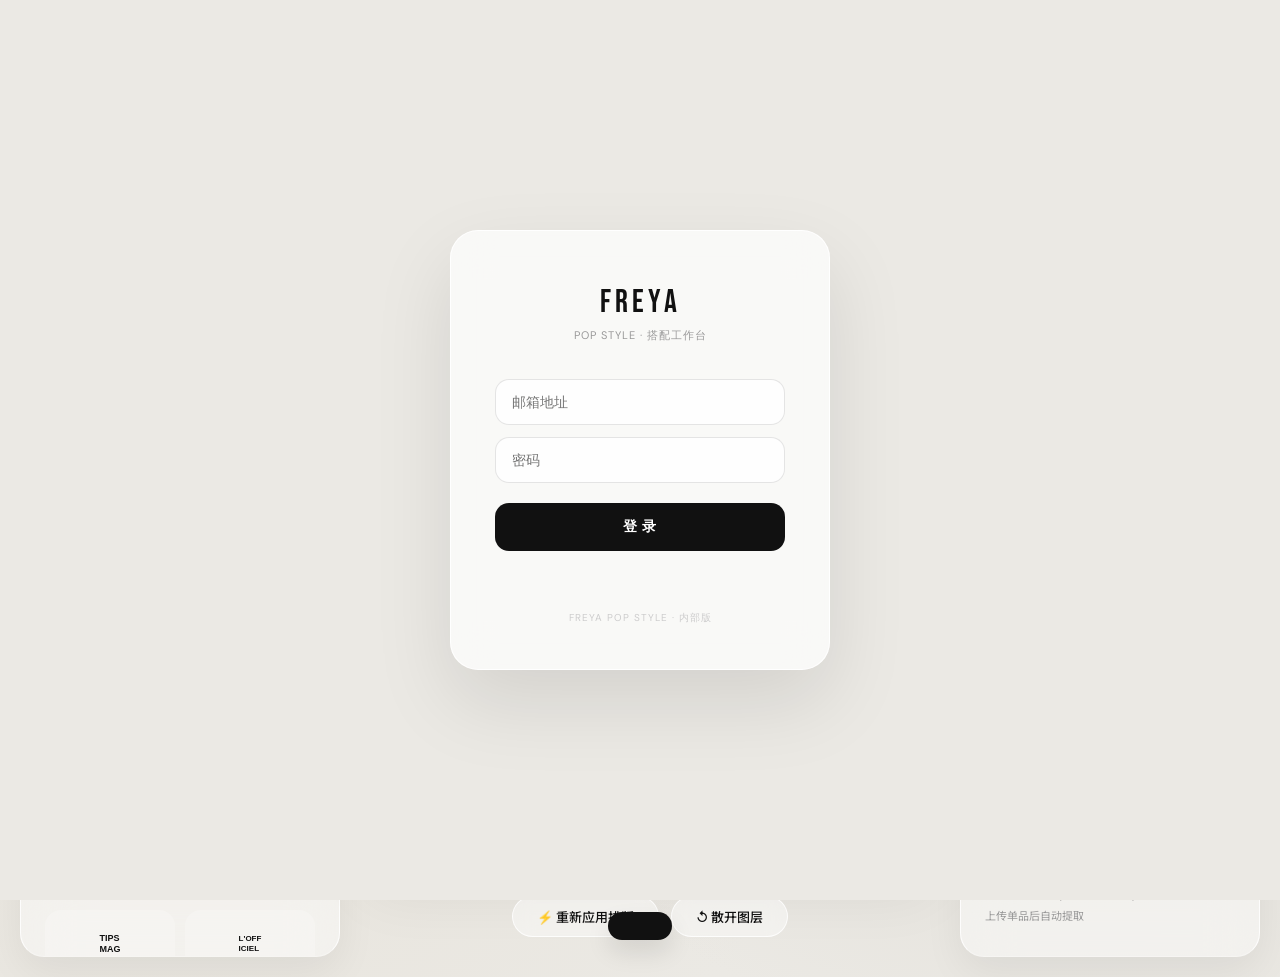
==== index.html @ 2a31ec03 "Add files via upload" ====
<!DOCTYPE html>
<html lang="zh-CN">
<head>
<meta charset="UTF-8">
<meta name="viewport" content="width=device-width, initial-scale=1.0">
<title>FREYA POP STYLE · 极简排版</title>
<style>
@import url('https://fonts.googleapis.com/css2?family=DM+Sans:opsz,wght@9..40,300;9..40,400;9..40,500;9..40,700&family=Inter:wght@300;400;500;700;900&family=Noto+Sans+SC:wght@300;400;500;700&family=Playfair+Display:ital,wght@0,400;0,700;1,400&family=Cormorant+Garamond:ital,wght@0,300;0,400;0,600;1,300;1,400&family=Archivo+Black&family=Bebas+Neue&family=Raleway:wght@100;200;300;400;700;900&family=Josefin+Sans:wght@100;200;300;400;600;700&family=Bodoni+Moda:ital,wght@0,400;0,700;1,400&family=Libre+Baskerville:ital,wght@0,400;0,700;1,400&family=Outfit:wght@100;200;300;400;700;900&family=Space+Grotesk:wght@300;400;500;700&family=Unbounded:wght@200;400;700;900&family=Italiana&family=Cinzel:wght@400;700;900&display=swap');
@font-face {
  font-family: 'Huangyan';
  src: url('https://fonts.gstatic.com/s/bebasneuepro/v3/CNz9x_HfkLp0Zm8RaOQ3vSFkbhk.woff2') format('woff2');
}

:root {
  /* 极简矿石色系 & 毛玻璃变量 */
  --bg-color: #EBE9E4;
  --glass-bg: rgba(255, 255, 255, 0.45);
  --glass-hover: rgba(255, 255, 255, 0.65);
  --glass-border: rgba(255, 255, 255, 0.8);
  --glass-border-bottom: rgba(255, 255, 255, 0.3);
  --glass-shadow: 0 16px 40px rgba(0, 0, 0, 0.06);
  
  --text-main: #111111;
  --text-muted: #666666;
  --text-light: #999999;
  
  --accent: #111111;
  --danger: #D84B4B;
}

* { margin:0; padding:0; box-sizing:border-box; }

body {
  font-family: 'DM Sans', 'Noto Sans SC', sans-serif;
  background-color: var(--bg-color);
  /* 模拟立体矿石光影背景 */
  background-image: 
    radial-gradient(circle at 15% 50%, rgba(230, 225, 215, 0.9) 0%, transparent 60%),
    radial-gradient(circle at 85% 30%, rgba(210, 205, 195, 0.7) 0%, transparent 60%);
  color: var(--text-main);
  min-height: 100vh;
  overflow-x: hidden;
  padding: 20px;
}

/* ================= 核心毛玻璃类 ================= */
.glass-panel {
  background: var(--glass-bg);
  backdrop-filter: blur(24px);
  -webkit-backdrop-filter: blur(24px);
  border: 1px solid var(--glass-border);
  border-bottom: 1px solid var(--glass-border-bottom);
  border-radius: 24px;
  box-shadow: var(--glass-shadow);
}

/* ================= 顶部 Header ================= */
.header {
  display: flex; align-items: center; justify-content: space-between;
  padding: 0 20px 24px 20px;
}
.header-brand h1 {
  font-family: 'Inter', sans-serif; 
  font-weight: 800; 
  font-size: 40px; 
  letter-spacing: -1.5px; 
  color: var(--text-main);
}
.header-actions { display: flex; gap: 12px; }

/* 胶囊按钮 */
.pill-btn {
  padding: 10px 24px; 
  border-radius: 100px;
  font-family: 'Inter', 'Noto Sans SC', sans-serif; 
  font-size: 13px; font-weight: 500;
  cursor: pointer; transition: all 0.2s cubic-bezier(0.4, 0, 0.2, 1);
  display: flex; align-items: center; justify-content: center; gap: 8px;
}
.pill-btn-outline {
  background: var(--glass-bg); backdrop-filter: blur(10px);
  border: 1px solid var(--glass-border); color: var(--text-main);
}
.pill-btn-outline:hover { background: var(--glass-hover); transform: translateY(-1px); }
.pill-btn-primary {
  background: var(--text-main); border: 1px solid var(--text-main); color: #fff;
}
.pill-btn-primary:hover { background: #333; transform: translateY(-1px); box-shadow: 0 8px 16px rgba(0,0,0,0.15); }
.pill-btn-sm { padding: 6px 16px; font-size: 12px; }

/* ================= 图库栏 Library ================= */
.library-wrapper {
  margin: 0 20px 24px 20px;
  position: relative;
  z-index: 15;
}
.library-topbar {
  display: flex; gap: 8px; align-items: center; overflow-x: auto;
  padding-bottom: 4px;
}
.library-topbar::-webkit-scrollbar { height: 0px; }
.library-tab {
  padding: 8px 20px; border-radius: 100px;
  font-size: 12px; font-weight: 600; cursor: pointer; transition: all 0.2s;
  background: rgba(255,255,255,0.4); border: 1px solid var(--glass-border);
  color: var(--text-muted); white-space: nowrap;
}
.library-tab:hover { background: rgba(255,255,255,0.7); color: var(--text-main); }
.library-tab.active { background: var(--text-main); color: #fff; border-color: var(--text-main); box-shadow: 0 4px 12px rgba(0,0,0,0.1); }

.library-drawer {
  padding: 16px 20px; display: flex; gap: 12px; overflow-x: auto;
  margin-top: 12px; border-radius: 20px;
}
.library-drawer::-webkit-scrollbar { height: 6px; }
.library-drawer::-webkit-scrollbar-thumb { background: rgba(0,0,0,0.1); border-radius: 10px; }
.library-item {
  width: 80px; height: 80px; border-radius: 12px;
  background: rgba(255,255,255,0.5); border: 1px solid var(--glass-border);
  display: flex; align-items: center; justify-content: center;
  cursor: pointer; transition: all 0.2s; flex-shrink: 0; overflow: hidden;
  position: relative;
}
.library-item:hover { background: #fff; transform: translateY(-2px); box-shadow: 0 8px 16px rgba(0,0,0,0.05); border-color: var(--text-main); }
.library-item img { max-width: 85%; max-height: 85%; object-fit: contain; }
.library-item-del {
  position: absolute; top: 4px; right: 4px;
  width: 18px; height: 18px; border-radius: 50%;
  background: rgba(0,0,0,0.55); color: #fff; border: none;
  cursor: pointer; font-size: 9px; line-height: 1;
  display: none; align-items: center; justify-content: center;
  z-index: 10; transition: background 0.15s;
}
.library-item:hover .library-item-del { display: flex; }
.library-item-del:hover { background: var(--danger); }

.library-upload-btn {
  width: 80px; height: 80px; border-radius: 12px;
  border: 1px dashed var(--text-light); background: rgba(255,255,255,0.2);
  display: flex; flex-direction: column; align-items: center; justify-content: center;
  cursor: pointer; transition: all 0.2s; flex-shrink: 0; color: var(--text-muted);
}
.library-upload-btn:hover { background: rgba(255,255,255,0.6); border-color: var(--text-main); color: var(--text-main); }
.library-upload-btn .geo-icon { font-size: 20px; margin-bottom: 4px; }

/* ================= 布局 ================= */
.app-layout {
  display: grid; grid-template-columns: 320px 1fr 300px; gap: 24px;
  height: calc(100vh - 100px);
}

.sidebar {
  display: flex; flex-direction: column; overflow-y: auto;
  padding: 24px; gap: 24px; /* Reduced gap to fit more items */
}
.sidebar::-webkit-scrollbar { width: 0px; }

.section-title {
  font-size: 11px; letter-spacing: 1px; text-transform: uppercase;
  color: var(--text-muted); margin-bottom: 12px; font-weight: 600;
}

/* ================= 几何模板卡片 ================= */
.template-grid { display: grid; grid-template-columns: 1fr 1fr; gap: 10px; }
.template-card {
  display: flex; flex-direction: column; align-items: center; justify-content: center;
  padding: 16px 8px; border-radius: 16px; cursor: pointer;
  background: rgba(255, 255, 255, 0.2); border: 1px solid transparent;
  transition: all 0.3s ease; height: 90px;
}
.template-card:hover { background: rgba(255, 255, 255, 0.5); }
.template-card.active { 
  background: var(--glass-hover); 
  border-color: var(--glass-border);
  box-shadow: var(--glass-shadow);
}
.geo-icon {
  font-size: 24px; color: var(--text-main); margin-bottom: 6px;
  font-family: Arial, sans-serif; font-weight: normal;
  transition: transform 0.3s;
}
.template-card:hover .geo-icon { transform: scale(1.1); }
.template-label { font-size: 11px; font-weight: 600; letter-spacing: 0.5px; text-transform: uppercase; }

/* ================= 参考排版 (新增恢复) ================= */
.ref-preview {
  margin-top: 8px; border: 1px solid var(--glass-border);
  border-radius: 12px; overflow: hidden; background: rgba(255,255,255,0.3);
  position: relative; display: flex; justify-content: center;
}
.ref-preview img { display: block; width: 100%; height: auto; max-height: 140px; object-fit: contain; }
.ref-clear {
  position: absolute; top: 6px; right: 6px;
  width: 24px; height: 24px; border-radius: 50%;
  background: rgba(0,0,0,0.5); color: white; border: none;
  cursor: pointer; font-size: 11px; display:flex; align-items:center; justify-content:center;
  backdrop-filter: blur(4px); transition: all 0.2s;
}
.ref-clear:hover { background: rgba(0,0,0,0.8); }
.ref-overlay-toggle {
  display: flex; align-items: center; gap: 6px;
  margin-top: 8px; font-size: 11px; color: var(--text-muted);
  cursor: pointer; user-select: none;
}
.ref-overlay-toggle input { accent-color: var(--text-main); }

/* ================= 上传区 ================= */
.upload-zone {
  border: 1px dashed var(--text-light); border-radius: 16px;
  padding: 20px 16px; text-align: center; cursor: pointer;
  background: rgba(255,255,255,0.1); transition: all 0.2s;
}
.upload-zone:hover, .upload-zone.drag-over { 
  background: rgba(255,255,255,0.6); 
  border-style: solid; border-color: var(--text-main); 
}
.upload-zone .geo-icon { font-size: 20px; margin-bottom: 4px; }

/* ================= 图层列表 ================= */
.layer-list { display: flex; flex-direction: column; gap: 8px; }
.layer-card {
  display: flex; align-items: center; gap: 10px;
  padding: 8px 10px; border-radius: 12px;
  background: rgba(255, 255, 255, 0.3); border: 1px solid transparent;
  transition: background 0.2s, box-shadow 0.2s, opacity 0.15s, transform 0.15s;
  cursor: default;
}
.layer-card:hover { background: rgba(255, 255, 255, 0.5); }
.layer-card.selected { 
  background: #fff; border-color: var(--glass-border);
  box-shadow: 0 4px 12px rgba(0,0,0,0.05);
}
.layer-card.dragging-source {
  opacity: 0.35; transform: scale(0.97);
}
.layer-card.drag-over {
  background: rgba(17,17,17,0.07);
  box-shadow: 0 0 0 2px rgba(17,17,17,0.18);
}
.layer-drag-handle {
  width: 20px; height: 30px; flex-shrink: 0;
  display: flex; flex-direction: column; align-items: center; justify-content: center;
  gap: 3px; cursor: grab; opacity: 0.25; transition: opacity 0.15s;
  padding: 2px 0;
}
.layer-card:hover .layer-drag-handle { opacity: 0.55; }
.layer-drag-handle:active { cursor: grabbing; opacity: 0.9; }
.layer-drag-handle span {
  display: block; width: 12px; height: 2px;
  background: var(--text-main); border-radius: 2px;
}
.layer-thumb {
  width: 36px; height: 36px; border-radius: 8px;
  background: rgba(0,0,0,0.03); overflow: hidden; flex-shrink: 0;
  display: flex; align-items: center; justify-content: center;
}
.layer-thumb img { max-width: 90%; max-height: 90%; object-fit: contain; }
.layer-info { flex: 1; min-width: 0; cursor: pointer; }
.layer-name { font-size: 12px; font-weight: 500; white-space: nowrap; overflow: hidden; text-overflow: ellipsis; }
.layer-actions { display: flex; gap: 2px; }
.icon-btn {
  width: 24px; height: 24px; border: none; background: transparent; border-radius: 6px;
  cursor: pointer; color: var(--text-muted); font-size: 12px;
  display: flex; align-items: center; justify-content: center; transition: all 0.2s;
}
.icon-btn:hover { background: rgba(0,0,0,0.05); color: var(--text-main); }
.icon-btn.danger:hover { color: var(--danger); background: rgba(216, 75, 75, 0.1); }

/* ================= 画布区 ================= */
.canvas-area {
  display: flex; flex-direction: column; align-items: center; justify-content: flex-start;
  position: relative;
}
.canvas-wrapper {
  position: relative; border-radius: 20px; overflow: hidden;
  background: #ffffff; 
  box-shadow: 0 24px 60px rgba(0,0,0,0.06);
  border: 1px solid rgba(0,0,0,0.05);
  transition: box-shadow 0.2s, transform 0.2s;
}
.canvas-wrapper.drop-target {
  box-shadow: 0 0 0 4px rgba(17, 17, 17, 0.1), 0 24px 60px rgba(0,0,0,0.1);
  transform: scale(1.01);
}
#mainCanvas { display: block; max-width: 100%; height: auto; max-height: calc(100vh - 170px); }

/* ================= 控件与输入框 ================= */
.slider-row { display: flex; align-items: center; gap: 12px; margin-bottom: 12px; }
.slider-row label { font-size: 11px; font-weight: 600; color: var(--text-muted); min-width: 40px; text-transform: uppercase;}
.slider-row input[type="range"] { flex: 1; accent-color: var(--text-main); height: 4px; }
.slider-row .val { font-size: 11px; font-variant-numeric: tabular-nums; font-weight: 500;}

.text-input, .font-select {
  width: 100%; padding: 10px 14px; border: none; border-radius: 12px;
  font-family: inherit; font-size: 12px; font-weight: 500;
  background: rgba(255,255,255,0.5); color: var(--text-main);
  margin-bottom: 10px; outline: none; transition: all 0.2s;
  box-shadow: inset 0 2px 4px rgba(0,0,0,0.02);
}
.text-input:focus, .font-select:focus { background: #fff; box-shadow: inset 0 2px 4px rgba(0,0,0,0.02), 0 0 0 2px var(--text-main); }

/* ================= 色板与提取颜色 (新增恢复) ================= */
.bg-options { display: grid; grid-template-columns: repeat(6, 1fr); gap: 6px; margin-bottom: 10px; }
.bg-swatch { 
  width: 100%; aspect-ratio: 1; border-radius: 8px; border: 2px solid transparent; 
  cursor: pointer; transition: transform 0.2s, box-shadow 0.2s; 
}
.bg-swatch:hover { transform: scale(1.1); }
.bg-swatch.active { border-color: var(--text-main); box-shadow: 0 0 0 2px rgba(255,255,255,0.8); }

.extracted-colors { display: flex; gap: 6px; flex-wrap: wrap; margin-top: 6px; min-height: 24px; }
.extracted-chip { 
  width: 24px; height: 24px; border-radius: 6px; border: 1px solid rgba(0,0,0,0.1); 
  cursor: pointer; transition: transform 0.15s, box-shadow 0.15s; 
}
.extracted-chip:hover { transform: scale(1.15); box-shadow: 0 4px 8px rgba(0,0,0,0.1); }

.color-row { display: flex; align-items: center; gap: 12px; margin-bottom: 12px; }
.color-row label { font-size: 11px; font-weight: 600; color: var(--text-muted); flex: 1; text-transform: uppercase;}
.color-input-wrap {
  display: flex; align-items: center; gap: 6px; border-radius: 10px;
  padding: 4px; background: rgba(255,255,255,0.5);
}
.color-input { width: 28px; height: 28px; border: none; padding: 0; border-radius: 6px; cursor: pointer; background: transparent; overflow: hidden; }
.color-input::-webkit-color-swatch { border: none; border-radius: 4px; }
.color-input::-webkit-color-swatch-wrapper { padding: 0; }
.color-hex { font-size: 11px; font-family: 'DM Sans', monospace; font-weight: 500; border: none; width: 60px; background: transparent; outline: none; text-transform: uppercase; }

.toggle-group { display: flex; gap: 6px; }
.toggle-btn {
  flex: 1; padding: 8px 0; border: 1px solid var(--glass-border);
  border-radius: 8px; background: rgba(255,255,255,0.3);
  font-size: 11px; font-weight: 600; cursor: pointer; transition: all 0.2s;
  color: var(--text-muted);
}
.toggle-btn:hover { background: rgba(255,255,255,0.8); }
.toggle-btn.active { background: var(--text-main); color: #fff; border-color: var(--text-main); }

.hidden-input { display: none; }
.inspector-empty { padding: 30px 10px; text-align: center; color: var(--text-light); font-size: 11px; line-height: 1.6; }

/* ================= 图片悬停大图预览 ================= */
.lib-preview-popup {
  position: fixed;
  z-index: 9990;
  pointer-events: none;
  display: none;
  border-radius: 16px;
  overflow: hidden;
  box-shadow: 0 24px 60px rgba(0,0,0,0.22), 0 0 0 1px rgba(255,255,255,0.3);
  background: #fff;
  transition: opacity 0.15s ease;
}
.lib-preview-popup img {
  display: block;
  width: 220px;
  height: 220px;
  object-fit: contain;
  background: #f7f5f2;
}
.lib-preview-popup.show { display: block; }

/* ================= 导入弹窗 ================= */
.import-modal-overlay {
  position: fixed; inset: 0; z-index: 9000;
  background: rgba(0,0,0,0.45);
  backdrop-filter: blur(6px);
  display: flex; align-items: center; justify-content: center;
  opacity: 0; pointer-events: none;
  transition: opacity 0.25s;
}
.import-modal-overlay.show { opacity: 1; pointer-events: all; }
.import-modal {
  background: #F5F2ED;
  border-radius: 28px;
  padding: 36px 32px 28px;
  width: 560px; max-width: 95vw;
  box-shadow: 0 32px 80px rgba(0,0,0,0.18);
  border: 1px solid rgba(255,255,255,0.7);
  position: relative;
}
.import-modal h2 {
  font-family: 'Bebas Neue', 'Inter', sans-serif;
  font-size: 26px; letter-spacing: 2px;
  margin-bottom: 4px; color: #111;
}
.import-modal .import-sub {
  font-size: 12px; color: #888; margin-bottom: 22px; line-height: 1.6;
}
.import-modal .import-sub a { color: #111; text-decoration: underline; }
.import-cat-row {
  display: flex; gap: 8px; flex-wrap: wrap; margin-bottom: 18px;
}
.import-cat-btn {
  padding: 6px 16px; border-radius: 100px; font-size: 12px; font-weight: 600;
  background: rgba(255,255,255,0.5); border: 1px solid rgba(0,0,0,0.1);
  cursor: pointer; transition: all 0.15s; color: #555;
}
.import-cat-btn.active { background: #111; color: #fff; border-color: #111; }
.import-url-area {
  width: 100%; min-height: 110px; border-radius: 14px;
  border: 1px dashed rgba(0,0,0,0.2); background: rgba(255,255,255,0.5);
  padding: 14px 16px; font-family: 'DM Sans', monospace; font-size: 12px;
  resize: vertical; outline: none; color: #333; line-height: 1.7;
  transition: border-color 0.2s, background 0.2s;
  box-sizing: border-box;
}
.import-url-area:focus { border-color: #111; background: #fff; }
.import-url-area::placeholder { color: #bbb; }
.import-progress {
  margin-top: 14px; font-size: 12px; color: #777; min-height: 18px;
}
.import-progress .prog-bar-wrap {
  height: 4px; background: rgba(0,0,0,0.08); border-radius: 10px;
  margin-top: 8px; overflow: hidden; display: none;
}
.import-progress .prog-bar { height: 100%; background: #111; border-radius: 10px; transition: width 0.2s; width: 0%; }
.import-footer { display: flex; gap: 12px; margin-top: 20px; justify-content: flex-end; }
.import-close-btn {
  position: absolute; top: 18px; right: 18px;
  width: 32px; height: 32px; border-radius: 50%;
  background: rgba(0,0,0,0.07); border: none; cursor: pointer;
  font-size: 14px; color: #555; display: flex; align-items: center; justify-content: center;
  transition: background 0.15s;
}
.import-close-btn:hover { background: rgba(0,0,0,0.13); }
.interaction-hint {
  position: absolute; top: 16px; left: 50%; transform: translateX(-50%);
  background: rgba(255,255,255,0.9); color: var(--text-main); border-radius: 20px;
  padding: 8px 20px; font-weight: 500; font-size: 12px; box-shadow: 0 4px 12px rgba(0,0,0,0.08);
  z-index: 100; pointer-events: none; display: none; border: 1px solid var(--glass-border);
  backdrop-filter: blur(8px);
}
.interaction-hint.show { display: block; }

.toast {
  position: fixed; bottom: 40px; left: 50%; transform: translateX(-50%) translateY(80px);
  background: var(--text-main); color: #fff; padding: 14px 32px; border-radius: 100px;
  font-size: 13px; font-weight: 500; z-index: 999; box-shadow: 0 12px 24px rgba(0,0,0,0.1);
  transition: transform 0.4s cubic-bezier(0.19,1,0.22,1); pointer-events: none;
}
.toast.show { transform: translateX(-50%) translateY(0); }



/* ================= 自动存档提示条 ================= */
.autosave-bar {
  position: fixed; bottom: 16px; right: 20px;
  font-size: 11px; color: var(--text-light);
  display: flex; align-items: center; gap: 6px;
  z-index: 500; pointer-events: none; transition: opacity 0.5s;
}
.autosave-bar .dot { width: 6px; height: 6px; border-radius: 50%; background: #aaa; transition: background 0.4s; }
.autosave-bar.saving .dot { background: #f0a500; }
.autosave-bar.saved .dot { background: #4caf50; }

/* ================= 工程存档弹窗 ================= */
.project-modal-overlay {
  position: fixed; inset: 0; z-index: 9100;
  background: rgba(0,0,0,0.5); backdrop-filter: blur(8px);
  display: flex; align-items: center; justify-content: center;
  opacity: 0; pointer-events: none; transition: opacity 0.25s;
}
.project-modal-overlay.show { opacity: 1; pointer-events: all; }
.project-modal {
  background: #F5F2ED; border-radius: 28px;
  padding: 36px 32px 28px; width: 500px; max-width: 95vw;
  box-shadow: 0 32px 80px rgba(0,0,0,0.2);
  border: 1px solid rgba(255,255,255,0.7); position: relative;
}
.project-modal h2 {
  font-family: 'Bebas Neue','Inter',sans-serif;
  font-size: 26px; letter-spacing: 2px; margin-bottom: 4px; color: #111;
}
.project-modal .pm-sub { font-size: 12px; color: #888; margin-bottom: 24px; line-height: 1.6; }
.pm-section { margin-bottom: 22px; }
.pm-section-title { font-size: 11px; font-weight: 700; text-transform: uppercase; letter-spacing: 1px; color: #888; margin-bottom: 10px; }
.pm-btn-row { display: flex; gap: 10px; flex-wrap: wrap; }
.pm-action-btn {
  flex: 1; min-width: 120px; padding: 14px 16px; border-radius: 16px;
  border: 1px solid rgba(0,0,0,0.1); background: rgba(255,255,255,0.6);
  cursor: pointer; text-align: left; transition: all 0.2s;
}
.pm-action-btn:hover { background: #fff; box-shadow: 0 4px 16px rgba(0,0,0,0.08); transform: translateY(-1px); }
.pm-action-btn .pm-icon { font-size: 22px; margin-bottom: 6px; }
.pm-action-btn .pm-label { font-size: 13px; font-weight: 600; color: #111; display: block; }
.pm-action-btn .pm-desc { font-size: 11px; color: #888; display: block; margin-top: 2px; line-height: 1.4; }
.pm-progress { font-size: 12px; color: #666; margin-top: 14px; min-height: 16px; }
.pm-prog-bar-wrap { height: 4px; background: rgba(0,0,0,0.08); border-radius: 10px; margin-top: 8px; overflow: hidden; }
.pm-prog-bar { height: 100%; background: #111; border-radius: 10px; transition: width 0.3s; width: 0%; }
.pm-close-btn {
  position: absolute; top: 18px; right: 18px; width: 32px; height: 32px; border-radius: 50%;
  background: rgba(0,0,0,0.07); border: none; cursor: pointer; font-size: 14px; color: #555;
  display: flex; align-items: center; justify-content: center; transition: background 0.15s;
}
.pm-close-btn:hover { background: rgba(0,0,0,0.13); }
/* ================= 登录页面 ================= */
#loginPage {
  position: fixed; inset: 0; z-index: 99999;
  background: #EBE9E4;
  display: flex; align-items: center; justify-content: center;
  font-family: 'DM Sans', sans-serif;
}
.login-box {
  width: 380px; padding: 52px 44px 44px;
  background: rgba(255,255,255,0.7);
  border-radius: 28px; border: 1px solid rgba(255,255,255,0.9);
  box-shadow: 0 32px 80px rgba(0,0,0,0.10);
  backdrop-filter: blur(20px);
  text-align: center;
}
.login-logo {
  font-family: 'Bebas Neue', sans-serif;
  font-size: 32px; letter-spacing: 4px;
  color: #111; margin-bottom: 6px;
}
.login-sub {
  font-size: 11px; color: #999; margin-bottom: 36px;
  letter-spacing: 1px; text-transform: uppercase;
}
.login-field {
  width: 100%; padding: 14px 16px; margin-bottom: 12px;
  border-radius: 14px; border: 1px solid rgba(0,0,0,0.1);
  background: rgba(255,255,255,0.8); font-size: 14px;
  outline: none; box-sizing: border-box; color: #111;
  transition: border-color 0.2s;
}
.login-field:focus { border-color: #111; background: #fff; }
.login-btn {
  width: 100%; padding: 15px; margin-top: 8px;
  background: #111; color: #fff; border: none;
  border-radius: 14px; font-size: 14px; font-weight: 600;
  cursor: pointer; letter-spacing: 1px;
  transition: all 0.2s;
}
.login-btn:hover { background: #333; transform: translateY(-1px); }
.login-btn:disabled { background: #999; cursor: not-allowed; transform: none; }
.login-err {
  margin-top: 14px; font-size: 12px; color: #D84B4B;
  min-height: 18px;
}
.login-version {
  margin-top: 28px; font-size: 10px; color: #ccc; letter-spacing: 1px;
}
/* 云端保存状态栏 */
.cloud-bar {
  position: fixed; bottom: 16px; left: 50%; transform: translateX(-50%);
  font-size: 11px; color: #999;
  display: flex; align-items: center; gap: 6px;
  z-index: 500; pointer-events: none;
  background: rgba(255,255,255,0.85); padding: 5px 14px;
  border-radius: 100px; backdrop-filter: blur(8px);
  box-shadow: 0 2px 12px rgba(0,0,0,0.06);
  transition: opacity 0.5s;
}
.cloud-bar .dot { width: 6px; height: 6px; border-radius: 50%; background: #aaa; transition: background 0.4s; }
.cloud-bar.saving .dot { background: #f0a500; }
.cloud-bar.saved .dot { background: #4caf50; }
</style>
</head>
<body>

<!-- Supabase SDK -->
<script src="https://cdn.jsdelivr.net/npm/@supabase/supabase-js@2/dist/umd/supabase.min.js"></script>

<!-- 登录页 -->
<div id="loginPage">
  <div class="login-box">
    <div class="login-logo">FREYA</div>
    <div class="login-sub">Pop Style · 搭配工作台</div>
    <input type="email" id="loginEmail" class="login-field" placeholder="邮箱地址" autocomplete="email">
    <input type="password" id="loginPassword" class="login-field" placeholder="密码" autocomplete="current-password">
    <button class="login-btn" id="loginBtn" onclick="doLogin()">登 录</button>
    <div class="login-err" id="loginErr"></div>
    <div class="login-version">FREYA POP STYLE · 内部版</div>
  </div>
</div>

<!-- 云端保存状态条 -->
<div class="cloud-bar" id="cloudBar" style="opacity:0;">
  <div class="dot"></div>
  <span id="cloudBarText">已同步</span>
</div>

<div class="header">
  <div class="header-brand">
    <h1>FREYA POP STYLE</h1>
  </div>
  <div class="header-actions">
    <button class="pill-btn pill-btn-outline" id="undoBtn" onclick="undo()" title="撤回 (Ctrl+Z)" style="padding: 10px 16px; font-size: 18px;">↩</button>
    <button class="pill-btn pill-btn-outline" id="redoBtn" onclick="redo()" title="恢复 (Ctrl+Y)" style="padding: 10px 16px; font-size: 18px;">↪</button>
    <div style="width:1px; background:var(--glass-border); margin: 0 4px;"></div>
    <button class="pill-btn pill-btn-outline" onclick="openProjectModal()">💾 存档</button>
    <button class="pill-btn pill-btn-outline" onclick="clearAll()">✖ 清空画布</button>
    <button class="pill-btn pill-btn-outline" onclick="exportCanvas()">导出图片 ⤓</button>
    <button class="pill-btn pill-btn-outline" onclick="doLogout()" id="logoutBtn" style="display:none;">退出</button>
  </div>
</div>

<!-- 新增：顶部服装库模块 -->
<div class="library-wrapper">
  <div class="library-topbar">
    <span style="font-size: 12px; font-weight: 600; margin-right: 12px; color: var(--text-muted); text-transform: uppercase;">服装库 Library</span>
    <div class="library-tab" data-cat="top" onclick="toggleLibrary('top')">上衣</div>
    <div class="library-tab" data-cat="pants" onclick="toggleLibrary('pants')">裤子</div>
    <div class="library-tab" data-cat="skirt" onclick="toggleLibrary('skirt')">裙子</div>
    <div class="library-tab" data-cat="dress" onclick="toggleLibrary('dress')">连衣裙</div>
    <div class="library-tab" data-cat="bag" onclick="toggleLibrary('bag')">包包</div>
    <div class="library-tab" data-cat="accessory" onclick="toggleLibrary('accessory')">配饰</div>
    <div class="library-tab" data-cat="shoes" onclick="toggleLibrary('shoes')">鞋子</div>
    <div class="library-tab" data-cat="mood" onclick="toggleLibrary('mood')">氛围图</div>
    <button class="pill-btn pill-btn-outline pill-btn-sm" onclick="openImportModal()" style="margin-left:auto; white-space:nowrap; gap:5px;">
      🔗 从图库链接导入
    </button>
  </div>
  <div class="library-drawer glass-panel" id="libraryDrawer" style="display: none;">
    <!-- 动态渲染的图库单品与上传按钮 -->
  </div>
  <input type="file" id="libraryInput" class="hidden-input" accept="image/*" multiple onchange="handleLibraryUpload(event)">
</div>

<div class="app-layout">
  <!-- 左侧边栏 -->
  <div class="sidebar glass-panel">
    <div>
      <div class="section-title">文字排版 Typography</div>
      <div class="template-grid">
        <div class="template-card active" onclick="applyTemplate('none')" data-tmpl="none">
          <div class="geo-icon">⎔</div>
          <div class="template-label">自由排版</div>
        </div>
        <div class="template-card" onclick="applyTemplate('editorial')" data-tmpl="editorial">
          <div class="geo-icon" style="font-size:14px;font-weight:900;letter-spacing:-1px;">BIG</div>
          <div class="template-label">编辑海报</div>
        </div>
        <div class="template-card" onclick="applyTemplate('splittext')" data-tmpl="splittext">
          <div class="geo-icon" style="font-size:13px;">◧</div>
          <div class="template-label">分割叠字</div>
        </div>
        <div class="template-card" onclick="applyTemplate('vogue')" data-tmpl="vogue">
          <div class="geo-icon" style="font-size:13px;letter-spacing:2px;">Aa</div>
          <div class="template-label">大字封面</div>
        </div>
        <div class="template-card" onclick="applyTemplate('piggie')" data-tmpl="piggie">
          <div class="geo-icon" style="font-size:10px;font-style:italic;font-weight:700;">piggie</div>
          <div class="template-label">品牌日记</div>
        </div>
        <div class="template-card" onclick="applyTemplate('lookbook')" data-tmpl="lookbook">
          <div class="geo-icon" style="font-size:11px;font-weight:700;">look2</div>
          <div class="template-label">Look拼贴</div>
        </div>
        <div class="template-card" onclick="applyTemplate('zara')" data-tmpl="zara">
          <div class="geo-icon" style="font-size:11px;font-weight:900;letter-spacing:1px;">ZARA</div>
          <div class="template-label">品牌社论</div>
        </div>
        <div class="template-card" onclick="applyTemplate('bijou')" data-tmpl="bijou">
          <div class="geo-icon" style="font-size:10px;font-weight:700;letter-spacing:0px;">BIJOU</div>
          <div class="template-label">极简标题</div>
        </div>
        <div class="template-card" onclick="applyTemplate('studio')" data-tmpl="studio">
          <div class="geo-icon" style="font-size:9px;letter-spacing:1px;line-height:1.3;">ABOUT<br>STUDIO</div>
          <div class="template-label">工作室页</div>
        </div>
        <div class="template-card" onclick="applyTemplate('magazine')" data-tmpl="magazine">
          <div class="geo-icon" style="font-size:9px;font-weight:700;writing-mode:vertical-rl;">PAGE 17</div>
          <div class="template-label">杂志竖排</div>
        </div>
        <div class="template-card" onclick="applyTemplate('itemcard')" data-tmpl="itemcard">
          <div class="geo-icon" style="font-size:10px;font-weight:700;">ITEM<br>09</div>
          <div class="template-label">单品卡片</div>
        </div>
        <div class="template-card" onclick="applyTemplate('collage')" data-tmpl="collage">
          <div class="geo-icon" style="font-size:10px;font-weight:900;">#FT</div>
          <div class="template-label">Fashion Trends</div>
        </div>
        <div class="template-card" onclick="applyTemplate('grid')" data-tmpl="grid">
          <div class="geo-icon" style="font-size:11px;font-style:italic;color:#7a1a1a;">Ida</div>
          <div class="template-label">极简单品</div>
        </div>
        <div class="template-card" onclick="applyTemplate('poster')" data-tmpl="poster">
          <div class="geo-icon" style="font-size:9px;font-weight:900;line-height:1.1;">MO<br>NDAY</div>
          <div class="template-label">叠字海报</div>
        </div>
        <div class="template-card" onclick="applyTemplate('fashionmag')" data-tmpl="fashionmag">
          <div class="geo-icon" style="font-size:9px;font-weight:700;line-height:1.2;">TIPS<br>MAG</div>
          <div class="template-label">杂志双栏</div>
        </div>
        <div class="template-card" onclick="applyTemplate('lofficiel')" data-tmpl="lofficiel">
          <div class="geo-icon" style="font-size:8px;font-weight:900;letter-spacing:0px;line-height:1.2;">L'OFF<br>ICIEL</div>
          <div class="template-label">时装封面</div>
        </div>
        <div class="template-card" onclick="applyTemplate('vogue_cover')" data-tmpl="vogue_cover">
          <div class="geo-icon" style="font-size:10px;font-weight:900;letter-spacing:1px;">VOGUE</div>
          <div class="template-label">Vogue封面</div>
        </div>
        <div class="template-card" onclick="applyTemplate('ink_poster')" data-tmpl="ink_poster">
          <div class="geo-icon" style="font-size:13px;font-weight:900;">墨</div>
          <div class="template-label">水墨海报</div>
        </div>
      </div>
    </div>

    <div>
      <div class="section-title">添加素材 Assets</div>
      <div class="upload-zone" id="uploadZone" onclick="document.getElementById('fileInput').click()">
        <div class="geo-icon">✚</div>
        <div style="font-size:11px; font-weight:500;">点击或拖拽上传单品</div>
      </div>
      <input type="file" id="fileInput" class="hidden-input" accept="image/*" multiple onchange="handleFileInput(event)">
      
      <button class="pill-btn pill-btn-outline" style="width:100%; margin-top:12px;" onclick="addText()">
        <span style="font-size:14px;">T</span> 添加文字
      </button>
    </div>

    <div style="flex:1;">
      <div class="section-title">图层面板 Layers</div>
      <div class="layer-list" id="layerList">
        <div class="inspector-empty">暂无图层</div>
      </div>
    </div>
  </div>

  <!-- 中心画布 -->
  <div class="canvas-area">
    <div class="interaction-hint" id="interactionHint"></div>
    <div class="canvas-wrapper" id="canvasWrapper">
      <canvas id="mainCanvas" width="800" height="1000"></canvas>
    </div>
    <div style="display:flex; gap:12px; margin-top:24px;">
      <button class="pill-btn pill-btn-outline" onclick="applyCurrentTemplate()">⚡ 重新应用排版</button>
      <button class="pill-btn pill-btn-outline" onclick="resetPositions()">↺ 散开图层</button>
    </div>
  </div>

  <!-- 右侧属性面板 -->
  <div class="sidebar glass-panel">
    <div id="inspectorPanel">
      <div class="section-title">属性设置 Properties</div>
      <div class="inspector-empty">选中图层后<br>在此调整细节属性</div>
    </div>

    <div style="margin-top:auto;">
      <div class="section-title">画布与边框 Canvas</div>
      
      <!-- 预设背景色块 -->
      <div class="bg-options">
        <div class="bg-swatch active" style="background:#FFFFFF" onclick="setBg('#FFFFFF',this); saveHistory();"></div>
        <div class="bg-swatch" style="background:#F5F0EB" onclick="setBg('#F5F0EB',this); saveHistory();"></div>
        <div class="bg-swatch" style="background:#EBE9E4" onclick="setBg('#EBE9E4',this); saveHistory();"></div>
        <div class="bg-swatch" style="background:#D4C5B5" onclick="setBg('#D4C5B5',this); saveHistory();"></div>
        <div class="bg-swatch" style="background:#2C2824" onclick="setBg('#2C2824',this); saveHistory();"></div>
        <div class="bg-swatch" style="background:#111111" onclick="setBg('#111111',this); saveHistory();"></div>
      </div>

      <div class="color-row">
        <label>自定义背景</label>
        <div class="color-input-wrap">
          <input type="color" class="color-input" id="bgCustom" value="#FFFFFF" oninput="setBg(this.value,null)" onchange="saveHistory()">
          <input type="text" class="color-hex" id="bgHex" value="#FFFFFF" onchange="setBg(this.value,null); saveHistory();">
        </div>
      </div>
      
      <div class="slider-row">
        <label>边框粗细</label>
        <input type="range" id="borderWidth" min="0" max="80" value="0" oninput="setBorderWidth(this.value)" onchange="saveHistory()">
        <span class="val" id="borderWidthVal">0</span>
      </div>
      <div class="slider-row">
        <label>边框内缩</label>
        <input type="range" id="borderInset" min="0" max="80" value="20" oninput="setBorderInset(this.value)" onchange="saveHistory()">
        <span class="val" id="borderInsetVal">20</span>
      </div>
      <div class="color-row">
        <label>边框颜色</label>
        <div class="color-input-wrap">
          <input type="color" class="color-input" id="borderColorInput" value="#111111" oninput="setBorderColor(this.value)" onchange="saveHistory()">
          <input type="text" class="color-hex" id="borderHex" value="#111111" onchange="setBorderColor(this.value); saveHistory();">
        </div>
      </div>
      
      <div style="margin-top:6px;">
        <div style="font-size:10px;color:var(--text-muted);margin-bottom:6px;text-transform:uppercase;">提取的单品主色 (点击应用至边框)</div>
        <div class="extracted-colors" id="extractedColors">
          <span class="inspector-empty" style="padding:0;">上传单品后自动提取</span>
        </div>
      </div>
    </div>
  </div>
</div>

<div class="toast" id="toast"></div>

<!-- 自动存档提示条 -->
<div class="autosave-bar" id="autosaveBar">
  <div class="dot"></div>
  <span id="autosaveText">已自动保存</span>
</div>

<!-- 工程存档弹窗 -->
<div class="project-modal-overlay" id="projectModalOverlay" onclick="handleProjectOverlayClick(event)">
  <div class="project-modal">
    <button class="pm-close-btn" onclick="closeProjectModal()">✕</button>
    <h2>工程存档</h2>
    <p class="pm-sub">自动保存：每次操作后自动存入浏览器本地数据库（IndexedDB），下次打开页面自动恢复。<br>手动存档：导出 .freya 工程文件，可备份或在其他设备使用。</p>

    <div class="pm-section">
      <div class="pm-section-title">自动存档（本机浏览器）</div>
      <div class="pm-btn-row">
        <div class="pm-action-btn" onclick="manualSaveToIDB()">
          <div class="pm-icon">🗄️</div>
          <span class="pm-label">立即保存到本机</span>
          <span class="pm-desc">保存画布 + 服装库至浏览器数据库</span>
        </div>
        <div class="pm-action-btn" onclick="clearIDBData()">
          <div class="pm-icon">🗑️</div>
          <span class="pm-label">清除本机存档</span>
          <span class="pm-desc">删除浏览器中保存的所有数据</span>
        </div>
      </div>
    </div>

    <div class="pm-section">
      <div class="pm-section-title">手动存档（工程文件）</div>
      <div class="pm-btn-row">
        <div class="pm-action-btn" onclick="exportProject()">
          <div class="pm-icon">📦</div>
          <span class="pm-label">导出 .freya 工程文件</span>
          <span class="pm-desc">打包所有图片 + 画布，可备份或传给他人</span>
        </div>
        <div class="pm-action-btn" onclick="document.getElementById('projectFileInput').click()">
          <div class="pm-icon">📂</div>
          <span class="pm-label">载入工程文件</span>
          <span class="pm-desc">从 .freya 文件恢复之前的工程状态</span>
        </div>
        <input type="file" id="projectFileInput" class="hidden-input" accept=".freya,.json" onchange="importProject(event)">
      </div>
    </div>

    <div class="pm-progress" id="pmProgress">
      <div class="pm-prog-bar-wrap" id="pmProgWrap"><div class="pm-prog-bar" id="pmProgBar"></div></div>
      <span id="pmProgressText"></span>
    </div>
  </div>
</div>
<div class="lib-preview-popup" id="libPreviewPopup">
  <img id="libPreviewImg" src="" alt="">
</div>

<!-- 从链接导入弹窗 -->
<div class="import-modal-overlay" id="importModalOverlay" onclick="handleOverlayClick(event)">
  <div class="import-modal">
    <button class="import-close-btn" onclick="closeImportModal()">✕</button>
    <h2>从图库导入</h2>
    <p class="import-sub">
      在 <a href="https://live.pailixiang.com/album/a12231585050" target="_blank">美学中心·选品素材库 ↗</a> 中右键图片 → 复制图片地址，粘贴至下方（每行一个URL，支持批量）。
    </p>

    <div style="font-size:11px; font-weight:600; color:var(--text-muted); margin-bottom:8px; text-transform:uppercase;">导入至分类</div>
    <div class="import-cat-row" id="importCatRow">
      <div class="import-cat-btn active" data-cat="top" onclick="selectImportCat(this)">上衣</div>
      <div class="import-cat-btn" data-cat="pants" onclick="selectImportCat(this)">裤子</div>
      <div class="import-cat-btn" data-cat="skirt" onclick="selectImportCat(this)">裙子</div>
      <div class="import-cat-btn" data-cat="dress" onclick="selectImportCat(this)">连衣裙</div>
      <div class="import-cat-btn" data-cat="bag" onclick="selectImportCat(this)">包包</div>
      <div class="import-cat-btn" data-cat="accessory" onclick="selectImportCat(this)">配饰</div>
      <div class="import-cat-btn" data-cat="shoes" onclick="selectImportCat(this)">鞋子</div>
      <div class="import-cat-btn" data-cat="mood" onclick="selectImportCat(this)">氛围图</div>
    </div>

    <textarea class="import-url-area" id="importUrlArea"
      placeholder="粘贴图片地址，每行一个，例如：&#10;https://live.pailixiang.com/photos/xxx.jpg&#10;https://..."></textarea>

    <div class="import-progress" id="importProgress"></div>

    <div class="import-footer">
      <button class="pill-btn pill-btn-outline" onclick="closeImportModal()">取消</button>
      <button class="pill-btn pill-btn-primary" onclick="startImportFromUrls()">开始导入</button>
    </div>
  </div>
</div>

<!-- ================= JS 逻辑整合 ================= -->
<script>
// ==================== STATE ====================
const state = {
  items: [],
  texts: [],
  layerOrder: [],
  template: 'none',
  bgColor: '#FFFFFF',
  borderWidth: 0,
  borderInset: 20,
  borderColor: '#111111',
  extractedColors: [],      // 存储提取的颜色
  library: { top: [], pants: [], skirt: [], dress: [], bag: [], accessory: [], shoes: [], mood: [] }, // 本地服装库状态
  activeLibraryTab: null,   // 当前激活的服装库分类
  interactionMode: 'normal',// 新增：交互模式 'normal' | 'crop'
  cropStart: null,          // 新增：裁剪起点
  currentMouse: null,       // 新增：裁剪当前鼠标位置
  selected: null,
  dragging: null,
  dragOffset: { x: 0, y: 0 },
  hasChanged: false,        // 新增：记录拖拽中是否发生变化
  history: [],              // 新增：历史记录栈
  historyIndex: -1,         // 新增：历史索引
  nextId: 0
};

const CANVAS_W = 800;
const CANVAS_H = 1000;

const FONT_PRESETS = [
  { name: "Bebas Neue (粗体展示)", value: "'Bebas Neue', sans-serif" },
  { name: "Italiana (意式优雅)", value: "'Italiana', serif" },
  { name: "Cinzel (古典大写)", value: "'Cinzel', serif" },
  { name: "Unbounded (极简宽体)", value: "'Unbounded', sans-serif" },
  { name: "Raleway (纤细无衬线)", value: "'Raleway', sans-serif" },
  { name: "Josefin Sans (几何无衬线)", value: "'Josefin Sans', sans-serif" },
  { name: "Bodoni Moda (时尚衬线)", value: "'Bodoni Moda', serif" },
  { name: "Libre Baskerville (古典衬线)", value: "'Libre Baskerville', serif" },
  { name: "Outfit (现代圆润)", value: "'Outfit', sans-serif" },
  { name: "Space Grotesk (科技感)", value: "'Space Grotesk', sans-serif" },
  { name: "Playfair (优雅衬线)", value: "'Playfair Display', serif" },
  { name: "Cormorant (古典纤细)", value: "'Cormorant Garamond', serif" },
  { name: "Archivo Black (重黑无衬线)", value: "'Archivo Black', sans-serif" },
  { name: "思源黑体", value: "'Noto Sans SC', sans-serif" }
];

const canvas = document.getElementById('mainCanvas');
const ctx = canvas.getContext('2d', { willReadFrequently: true });

// ==================== HISTORY (UNDO/REDO) ====================
// 全局图片缓存：任何图片加入 state 时存入，撤回时从这里恢复
const _imgCache = {};
function cacheItemImgs(item) {
  if (item.img)     _imgCache[`${item.id}_img`]     = item.img;
  if (item.origImg) _imgCache[`${item.id}_origImg`] = item.origImg;
}

function saveHistory() {
  if (state.historyIndex < state.history.length - 1) {
    state.history = state.history.slice(0, state.historyIndex + 1);
  }
  // 把当前所有图片存入缓存（保证撤回时能找到）
  state.items.forEach(cacheItemImgs);
  // 快照只存轻量数据
  const snapshot = {
    items: state.items.map(item => ({
      id: item.id, name: item.name,
      x: item.x, y: item.y, w: item.w, h: item.h,
      baseW: item.baseW, baseH: item.baseH,
      rotation: item.rotation, opacity: item.opacity ?? 1,
      colors: item.colors,
    })),
    texts: state.texts.map(text => ({...text})),
    layerOrder: state.layerOrder.map(lo => ({...lo})),
    bgColor: state.bgColor,
    borderWidth: state.borderWidth,
    borderInset: state.borderInset,
    borderColor: state.borderColor,
    template: state.template
  };
  state.history.push(snapshot);
  if (state.history.length > 30) state.history.shift();
  state.historyIndex = state.history.length - 1;
  updateUndoRedoUI();
  triggerAutosave();
}

function restoreSnapshot(snapshot) {
  if (!snapshot) return;
  // 从全局缓存里取回 Image 对象（包括已被删除的图层）
  state.items = snapshot.items.map(snap => {
    const img     = _imgCache[`${snap.id}_img`];
    const origImg = _imgCache[`${snap.id}_origImg`];
    if (!img) return null;
    return { ...snap, img, origImg: origImg || img };
  }).filter(Boolean);
  state.texts = snapshot.texts.map(text => ({...text}));
  state.layerOrder = snapshot.layerOrder.map(lo => ({...lo}));
  state.bgColor = snapshot.bgColor;
  state.borderWidth = snapshot.borderWidth;
  state.borderInset = snapshot.borderInset;
  state.borderColor = snapshot.borderColor;
  state.template = snapshot.template;
  state.selected = null;
  setInteractionMode('normal');
  updateExtractedColors();
  renderLayerList();
  renderInspector();
  render();
  updateUndoRedoUI();
}

function undo() {
  if (state.historyIndex > 0) {
    state.historyIndex--;
    restoreSnapshot(state.history[state.historyIndex]);
    showToast('已撤回');
  }
}

function redo() {
  if (state.historyIndex < state.history.length - 1) {
    state.historyIndex++;
    restoreSnapshot(state.history[state.historyIndex]);
    showToast('已恢复');
  }
}

function updateUndoRedoUI() {
  const undoBtn = document.getElementById('undoBtn');
  const redoBtn = document.getElementById('redoBtn');
  if (undoBtn) {
    undoBtn.style.opacity = state.historyIndex > 0 ? '1' : '0.4';
    undoBtn.style.pointerEvents = state.historyIndex > 0 ? 'auto' : 'none';
  }
  if (redoBtn) {
    redoBtn.style.opacity = state.historyIndex < state.history.length - 1 ? '1' : '0.4';
    redoBtn.style.pointerEvents = state.historyIndex < state.history.length - 1 ? 'auto' : 'none';
  }
}

// ==================== IMAGE PROCESSING & COLOR EXTRACT ====================
function removeWhiteBg(img) {
  const c = document.createElement('canvas');
  c.width = img.naturalWidth;
  c.height = img.naturalHeight;
  const cx = c.getContext('2d', { willReadFrequently: true });
  cx.drawImage(img, 0, 0);
  const d = cx.getImageData(0, 0, c.width, c.height);
  const px = d.data;
  const threshold = 230;
  for (let i = 0; i < px.length; i += 4) {
    const r = px[i], g = px[i+1], b = px[i+2];
    if (r > threshold && g > threshold && b > threshold) {
      const whiteness = Math.min(r, g, b);
      const alpha = whiteness > 245 ? 0 : Math.round(255 * (1 - (whiteness - threshold) / (255 - threshold)));
      px[i+3] = Math.max(0, Math.min(255, alpha));
    }
  }
  cx.putImageData(d, 0, 0);
  const resultImg = new Image();
  resultImg.src = c.toDataURL('image/png');
  return resultImg;
}

function extractColors(img, n = 5) {
  const c = document.createElement('canvas');
  const maxDim = 100;
  const scale = Math.min(maxDim / img.naturalWidth, maxDim / img.naturalHeight, 1);
  c.width = Math.max(1, Math.floor(img.naturalWidth * scale));
  c.height = Math.max(1, Math.floor(img.naturalHeight * scale));
  const cx = c.getContext('2d');
  cx.drawImage(img, 0, 0, c.width, c.height);
  const d = cx.getImageData(0, 0, c.width, c.height).data;
  
  const buckets = {};
  for (let i = 0; i < d.length; i += 4) {
    const a = d[i+3];
    if (a < 200) continue;
    const r = d[i], g = d[i+1], b = d[i+2];
    const luma = 0.299*r + 0.587*g + 0.114*b;
    if (luma > 240 || luma < 15) continue; // 忽略太白或太黑
    const maxC = Math.max(r,g,b), minC = Math.min(r,g,b);
    const sat = maxC === 0 ? 0 : (maxC - minC) / maxC;
    if (sat < 0.08 && luma > 100) continue;
    
    const q = 32;
    const br = Math.round(r / q) * q;
    const bg = Math.round(g / q) * q;
    const bb = Math.round(b / q) * q;
    const key = `${br},${bg},${bb}`;
    buckets[key] = (buckets[key] || 0) + 1;
  }
  
  return Object.entries(buckets)
    .sort((a,b) => b[1] - a[1])
    .slice(0, n)
    .map(([k]) => {
      const [r,g,b] = k.split(',').map(Number);
      return '#' + [r,g,b].map(x => Math.max(0, Math.min(255, x)).toString(16).padStart(2,'0')).join('').toUpperCase();
    });
}

function updateExtractedColors() {
  const allColors = [];
  const seen = new Set();
  state.items.forEach(item => {
    if (item.colors) item.colors.forEach(c => {
      if (!seen.has(c)) { seen.add(c); allColors.push(c); }
    });
  });
  state.extractedColors = allColors.slice(0, 12);
  
  const container = document.getElementById('extractedColors');
  if (state.extractedColors.length === 0) {
    container.innerHTML = '<span class="inspector-empty" style="padding:0;">上传单品后自动提取</span>';
  } else {
    container.innerHTML = state.extractedColors.map(c => 
      `<div class="extracted-chip" style="background:${c}" onclick="setBorderColor('${c}'); saveHistory();" title="${c}"></div>`
    ).join('');
  }
}

// ==================== UPLOAD (click / drop / paste) ====================
function handleFileInput(e) {
  processFiles(Array.from(e.target.files));
  e.target.value = '';
}

function processFiles(files) {
  const imageFiles = files.filter(f => f.type.startsWith('image/'));
  if (imageFiles.length === 0) return;
  imageFiles.forEach(file => processImageFile(file));
}

function processImageFile(file) {
  const reader = new FileReader();
  reader.onload = (ev) => addItemFromDataUrl(ev.target.result, file.name || 'Image');
  reader.readAsDataURL(file);
}

function addItemFromDataUrl(dataUrl, name) {
  const img = new Image();
  img.onload = () => {
    const id = state.nextId++;
    const scale = 0.35;
    const displayW = CANVAS_W * scale;
    const ratio = img.naturalHeight / img.naturalWidth;
    const displayH = displayW * ratio;
    
    const pos = findEmptyPosition(displayW, displayH);
    const colors = extractColors(img);
    
    state.items.push({
      id,
      name: name.replace(/\.[^.]+$/, ''),
      img: img,
      origImg: img,
      colors,
      x: pos.x, y: pos.y,
      w: displayW, h: displayH,
      baseW: displayW, baseH: displayH,
      rotation: 0,
      opacity: 1,
    });
    _imgCache[`${id}_img`] = img;
    _imgCache[`${id}_origImg`] = img;
    state.layerOrder.push({ type: 'item', id });
    
    updateExtractedColors();
    selectLayer('item', id);
    render();
    saveHistory();
    showToast('图层已添加');
  };
  img.src = dataUrl;
}

function findEmptyPosition(w, h) {
  const margin = 40;
  const cx = CANVAS_W/2 - w/2;
  const cy = CANVAS_H/2 - h/2;
  let ox = 0, oy = 0;
  while (state.items.some(i => Math.abs(i.x - (cx + ox)) < 10 && Math.abs(i.y - (cy + oy)) < 10)) {
    ox += 20; oy += 20;
  }
  return { x: cx + ox, y: cy + oy };
}

// Drag & drop logic
['dragenter','dragover'].forEach(ev => {
  document.addEventListener(ev, (e) => {
    if (e.dataTransfer && Array.from(e.dataTransfer.types || []).includes('Files')) {
      e.preventDefault();
      document.getElementById('uploadZone').classList.add('drag-over');
      document.getElementById('canvasWrapper').classList.add('drop-target');
    }
  });
});
['dragleave','drop'].forEach(ev => {
  document.addEventListener(ev, (e) => {
    if (ev === 'dragleave' && e.relatedTarget && document.body.contains(e.relatedTarget)) return;
    document.getElementById('uploadZone').classList.remove('drag-over');
    document.getElementById('canvasWrapper').classList.remove('drop-target');
  });
});
document.addEventListener('drop', (e) => {
  if (!e.dataTransfer || !e.dataTransfer.files || e.dataTransfer.files.length === 0) return;
  e.preventDefault();
  processFiles(Array.from(e.dataTransfer.files));
});

// Paste from clipboard
document.addEventListener('paste', (e) => {
  const tag = document.activeElement.tagName;
  if (tag === 'INPUT' || tag === 'TEXTAREA') return; 
  const items = (e.clipboardData || window.clipboardData).items;
  if (!items) return;
  for (const it of items) {
    if (it.type && it.type.startsWith('image/')) {
      const file = it.getAsFile();
      if (file) { processImageFile(file); showToast('已从剪贴板粘贴'); }
    }
  }
});

// ==================== LIBRARY LOGIC (新增服装库逻辑) ====================
function toggleLibrary(cat) {
  if (state.activeLibraryTab === cat) {
    // 再次点击相同分类，收起抽屉
    state.activeLibraryTab = null;
    document.getElementById('libraryDrawer').style.display = 'none';
  } else {
    // 切换或打开分类抽屉
    state.activeLibraryTab = cat;
    document.getElementById('libraryDrawer').style.display = 'flex';
  }
  
  document.querySelectorAll('.library-tab').forEach(el => {
    el.classList.toggle('active', el.dataset.cat === state.activeLibraryTab);
  });
  
  if (state.activeLibraryTab) {
    renderLibraryDrawer();
  }
}

function renderLibraryDrawer() {
  const drawer = document.getElementById('libraryDrawer');
  const cat = state.activeLibraryTab;
  if (!cat) return;
  
  const items = state.library[cat];
  const catName = document.querySelector(`.library-tab[data-cat="${cat}"]`).innerText;
  
  let html = `
    <div class="library-upload-btn" onclick="document.getElementById('libraryInput').click()">
      <div class="geo-icon">✚</div>
      <div style="font-size:11px; font-weight:600;">上传至${catName}</div>
    </div>
  `;
  
  items.forEach((item, idx) => {
    html += `
      <div class="library-item"
        onclick="addItemFromLibrary('${cat}', ${idx})"
        onmouseenter="showLibPreview(this, '${item.img.src}')"
        onmouseleave="hideLibPreview()">
        <img src="${item.img.src}" alt="${item.name}">
        <button class="library-item-del" onclick="event.stopPropagation(); deleteLibraryItem('${cat}', ${idx})" title="删除">✕</button>
      </div>
    `;
  });
  
  drawer.innerHTML = html;
}

function deleteLibraryItem(cat, idx) {
  state.library[cat].splice(idx, 1);
  renderLibraryDrawer();
  showToast('已从图库删除');
}

function handleLibraryUpload(e) {
  const files = Array.from(e.target.files).filter(f => f.type.startsWith('image/'));
  if (files.length === 0) return;
  
  const cat = state.activeLibraryTab;
  if (!cat) return;

  showToast('正在处理图库素材...');

  files.forEach(file => {
    const reader = new FileReader();
    reader.onload = (ev) => {
      const img = new Image();
      img.onload = () => {
        state.library[cat].push({
          name: file.name || '图库单品',
          img: img,
          origImg: img
        });
        renderLibraryDrawer();
        showToast('已保存至当前分类图库');
      };
      img.src = ev.target.result;
    };
    reader.readAsDataURL(file);
  });
  e.target.value = '';
}

function addItemFromLibrary(cat, idx) {
  const libItem = state.library[cat][idx];
  if (!libItem) return;

  const id = state.nextId++;
  const scale = 0.35;
  const displayW = CANVAS_W * scale;
  const ratio = libItem.img.naturalHeight / libItem.img.naturalWidth;
  const displayH = displayW * ratio;
  
  const pos = findEmptyPosition(displayW, displayH);
  const colors = extractColors(libItem.img);
  
  state.items.push({
    id,
    name: libItem.name.replace(/\.[^.]+$/, ''),
    img: libItem.img,
    origImg: libItem.origImg,
    colors,
    x: pos.x, y: pos.y,
    w: displayW, h: displayH,
    baseW: displayW, baseH: displayH,
    rotation: 0,
    opacity: 1,
  });
  state.layerOrder.push({ type: 'item', id });
  _imgCache[`${id}_img`]     = libItem.img;
  _imgCache[`${id}_origImg`] = libItem.origImg || libItem.img;
  
  updateExtractedColors();
  selectLayer('item', id);
  render();
  showToast('已从图库添加到画布');
}

// ==================== TEXT LAYERS ====================
function addText() {
  const id = state.nextId++;
  state.texts.push({
    id, content: 'FREYA STYLE',
    font: "'Bebas Neue', sans-serif",
    size: 72, color: '#111111',
    weight: '400', italic: false,
    x: CANVAS_W / 2, y: CANVAS_H / 2,
    align: 'center', letterSpacing: 4, rotation: 0,
    opacity: 1,
  });
  state.layerOrder.push({ type: 'text', id });
  selectLayer('text', id);
  render();
  saveHistory();
  showToast('文字已添加 · 双击画布文字直接编辑');
}

// ==================== UI RENDERING ====================
function renderLayerList() {
  const list = document.getElementById('layerList');
  if (state.layerOrder.length === 0) {
    list.innerHTML = '<div class="inspector-empty">暂无图层</div>';
    return;
  }
  
  const dragHandle = `<div class="layer-drag-handle" title="长按拖动排序"><span></span><span></span><span></span></div>`;
  
  const reversed = [...state.layerOrder].reverse();
  list.innerHTML = reversed.map((ref, uiIdx) => {
    const realIdx = state.layerOrder.length - 1 - uiIdx;
    const isSelected = state.selected && state.selected.type === ref.type && state.selected.id === ref.id;
    
    if (ref.type === 'item') {
      const item = state.items.find(i => i.id === ref.id);
      if (!item) return '';
      return `
        <div class="layer-card ${isSelected?'selected':''}"
          draggable="true"
          data-realidx="${realIdx}"
          onclick="selectLayer('item',${item.id})"
          ondragstart="onLayerDragStart(event,${realIdx})"
          ondragover="onLayerDragOver(event)"
          ondragleave="onLayerDragLeave(event)"
          ondrop="onLayerDrop(event,${realIdx})"
          ondragend="onLayerDragEnd(event)">
          ${dragHandle}
          <div class="layer-thumb"><img src="${item.origImg.src}" alt=""></div>
          <div class="layer-info"><div class="layer-name">${escapeHtml(item.name)}</div></div>
          <div class="layer-actions" onclick="event.stopPropagation()">
            <button class="icon-btn" onclick="moveLayer(${realIdx}, 1)">▲</button>
            <button class="icon-btn" onclick="moveLayer(${realIdx}, -1)">▼</button>
            <button class="icon-btn danger" onclick="removeLayer('item',${item.id})">✖</button>
          </div>
        </div>
      `;
    } else {
      const text = state.texts.find(t => t.id === ref.id);
      if (!text) return '';
      return `
        <div class="layer-card ${isSelected?'selected':''}"
          draggable="true"
          data-realidx="${realIdx}"
          onclick="selectLayer('text',${text.id})"
          ondragstart="onLayerDragStart(event,${realIdx})"
          ondragover="onLayerDragOver(event)"
          ondragleave="onLayerDragLeave(event)"
          ondrop="onLayerDrop(event,${realIdx})"
          ondragend="onLayerDragEnd(event)">
          ${dragHandle}
          <div class="layer-thumb" style="color:${text.color};font-size:18px;font-weight:700;">T</div>
          <div class="layer-info"><div class="layer-name">${escapeHtml((text.content||'').substring(0,16)) || '(空)'}</div></div>
          <div class="layer-actions" onclick="event.stopPropagation()">
            <button class="icon-btn" onclick="moveLayer(${realIdx}, 1)">▲</button>
            <button class="icon-btn" onclick="moveLayer(${realIdx}, -1)">▼</button>
            <button class="icon-btn danger" onclick="removeLayer('text',${text.id})">✖</button>
          </div>
        </div>
      `;
    }
  }).join('');
}

function escapeHtml(s) {
  return (s||'').replace(/[&<>"']/g, c => ({'&':'&amp;','<':'&lt;','>':'&gt;','"':'&quot;',"'":'&#39;'}[c]));
}

function moveLayer(idx, dir) {
  const newIdx = idx + dir;
  if (newIdx < 0 || newIdx >= state.layerOrder.length) return;
  const item = state.layerOrder.splice(idx, 1)[0];
  state.layerOrder.splice(newIdx, 0, item);
  renderLayerList(); render(); saveHistory();
}

// ==================== LAYER DRAG-AND-DROP REORDER ====================
let _dragSrcRealIdx = null;

function onLayerDragStart(e, realIdx) {
  _dragSrcRealIdx = realIdx;
  e.dataTransfer.effectAllowed = 'move';
  e.dataTransfer.setData('text/plain', String(realIdx));
  // Slight delay so the clone renders before we add the class
  setTimeout(() => {
    const cards = document.querySelectorAll('.layer-card');
    cards.forEach(c => {
      if (parseInt(c.dataset.realidx) === realIdx) c.classList.add('dragging-source');
    });
  }, 0);
}

function onLayerDragOver(e) {
  e.preventDefault();
  e.dataTransfer.dropEffect = 'move';
  const card = e.currentTarget;
  card.classList.add('drag-over');
}

function onLayerDragLeave(e) {
  e.currentTarget.classList.remove('drag-over');
}

function onLayerDrop(e, targetRealIdx) {
  e.preventDefault();
  e.currentTarget.classList.remove('drag-over');
  if (_dragSrcRealIdx === null || _dragSrcRealIdx === targetRealIdx) return;

  // layerOrder is bottom-to-top; UI shows top-to-bottom (reversed)
  // realIdx maps directly into layerOrder array
  const src = _dragSrcRealIdx;
  const dst = targetRealIdx;

  const moved = state.layerOrder.splice(src, 1)[0];
  // After removing src, destination index may shift by 1
  const adjustedDst = dst > src ? dst - 1 : dst;
  state.layerOrder.splice(adjustedDst, 0, moved);

  _dragSrcRealIdx = null;
  renderLayerList();
  render();
  saveHistory();
}

function onLayerDragEnd(e) {
  _dragSrcRealIdx = null;
  document.querySelectorAll('.layer-card').forEach(c => {
    c.classList.remove('dragging-source', 'drag-over');
  });
}

function removeLayer(type, id) {
  if (type === 'item') state.items = state.items.filter(i => i.id !== id);
  else state.texts = state.texts.filter(t => t.id !== id);
  state.layerOrder = state.layerOrder.filter(r => !(r.type === type && r.id === id));
  if (state.selected && state.selected.type === type && state.selected.id === id) state.selected = null;
  updateExtractedColors();
  renderLayerList();
  renderInspector();
  render();
  saveHistory();
}

function clearAll() {
  state.items = []; state.texts = []; state.layerOrder = []; state.selected = null;
  updateExtractedColors();
  setInteractionMode('normal');
  renderLayerList(); renderInspector(); render();
  saveHistory();
  showToast('画布已清空');
}

function selectLayer(type, id) {
  if (type === null) state.selected = null;
  else state.selected = { type, id };
  setInteractionMode('normal');
  renderLayerList();
  renderInspector();
  render();
}

// ==================== INSPECTOR ====================
function renderInspector() {
  const panel = document.getElementById('inspectorPanel');
  if (!state.selected) {
    panel.innerHTML = '<div class="section-title">属性设置 Properties</div><div class="inspector-empty">选中图层后<br>在此调整细节属性</div>';
    return;
  }
  
  if (state.selected.type === 'item') {
    const item = state.items.find(i => i.id === state.selected.id);
    if (!item) { state.selected = null; renderInspector(); return; }
    panel.innerHTML = `
      <div class="section-title">图片属性 Image</div>
      <div style="font-size:12px; font-weight:600; margin-bottom:12px;">${escapeHtml(item.name)}</div>
      
      <div style="display:flex; gap:10px; margin-bottom:16px;">
        <button class="pill-btn ${state.interactionMode==='crop'?'pill-btn-primary':'pill-btn-outline'}" style="flex:1" onclick="setInteractionMode('crop')">✂️ 自由裁剪</button>
        <button class="pill-btn pill-btn-outline" style="flex:1" onclick="applyMattingToItem(${item.id})">🔲 抠图</button>
      </div>

      <div class="slider-row">
        <label>大小</label>
        <input type="range" min="40" max="760" value="${Math.round(item.w)}" oninput="resizeItem(${item.id}, this.value)" onchange="saveHistory()">
        <span class="val" id="itemSizeVal">${Math.round(item.w)}</span>
      </div>
      <div class="slider-row">
        <label>旋转</label>
        <input type="range" min="-180" max="180" value="${item.rotation||0}" oninput="rotateItem(${item.id}, this.value)" onchange="saveHistory()">
        <span class="val" id="itemRotVal">${item.rotation||0}°</span>
      </div>
      <div class="slider-row">
        <label>透明度</label>
        <input type="range" min="0" max="100" value="${Math.round((item.opacity??1)*100)}" oninput="setItemOpacity(${item.id}, this.value/100)" onchange="saveHistory()">
        <span class="val" id="itemOpacityVal">${Math.round((item.opacity??1)*100)}%</span>
      </div>
      
      ${item.colors && item.colors.length ? `
        <div style="margin-top:16px;">
          <div style="font-size:10px;color:var(--text-muted);margin-bottom:6px;text-transform:uppercase;">提取颜色 (点击设为背景)</div>
          <div style="display:flex;gap:4px;flex-wrap:wrap;">
            ${item.colors.map(c => `<div class="extracted-chip" style="background:${c}" onclick="setBg('${c}'); saveHistory();" title="${c}"></div>`).join('')}
          </div>
        </div>
      ` : ''}
    `;
  } else {
    const text = state.texts.find(t => t.id === state.selected.id);
    if (!text) { state.selected = null; renderInspector(); return; }
    panel.innerHTML = `
      <div class="section-title">文字属性 Text</div>
      <div style="font-size:10px; color:var(--text-muted); margin-bottom:8px;">💡 双击画布文字可直接编辑</div>
      <input type="text" class="text-input" value="${escapeHtml(text.content)}" oninput="updateText(${text.id},'content',this.value)" onchange="saveHistory()" placeholder="输入文字...">
      
      <select class="font-select" onchange="updateText(${text.id},'font',this.value); saveHistory();">
        ${FONT_PRESETS.map(f => `<option value="${f.value.replace(/"/g,'&quot;')}" ${f.value===text.font?'selected':''}>${f.name}</option>`).join('')}
      </select>
      
      <div class="slider-row">
        <label>字号</label>
        <input type="range" min="12" max="300" value="${text.size}" oninput="updateText(${text.id},'size',+this.value, true)" onchange="saveHistory()">
        <span class="val">${text.size}</span>
      </div>
      <div class="slider-row">
        <label>字距</label>
        <input type="range" min="-5" max="40" value="${text.letterSpacing}" oninput="updateText(${text.id},'letterSpacing',+this.value, true)" onchange="saveHistory()">
        <span class="val">${text.letterSpacing}</span>
      </div>
      <div class="slider-row">
        <label>旋转</label>
        <input type="range" min="-180" max="180" value="${text.rotation}" oninput="updateText(${text.id},'rotation',+this.value, true)" onchange="saveHistory()">
        <span class="val">${text.rotation}°</span>
      </div>
      <div class="slider-row">
        <label>透明度</label>
        <input type="range" min="0" max="100" value="${Math.round((text.opacity??1)*100)}" oninput="updateText(${text.id},'opacity',this.value/100, true)" onchange="saveHistory()">
        <span class="val">${Math.round((text.opacity??1)*100)}%</span>
      </div>
      <div class="color-row">
        <label>颜色</label>
        <div class="color-input-wrap">
          <input type="color" class="color-input" value="${text.color}" oninput="updateText(${text.id},'color',this.value)" onchange="saveHistory()">
          <input type="text" class="color-hex" value="${text.color.toUpperCase()}" onchange="updateText(${text.id},'color',this.value); saveHistory();">
        </div>
      </div>
      
      <div class="toggle-group" style="margin-top:10px;">
        <button class="toggle-btn ${text.weight==='400'?'active':''}" onclick="updateText(${text.id},'weight','400'); saveHistory();">常规</button>
        <button class="toggle-btn ${text.weight==='700'?'active':''}" onclick="updateText(${text.id},'weight','700'); saveHistory();">粗体</button>
        <button class="toggle-btn ${text.italic?'active':''}" onclick="updateText(${text.id},'italic',${!text.italic}); saveHistory();">斜体</button>
      </div>
      <div class="toggle-group" style="margin-top:6px;">
        <button class="toggle-btn ${text.align==='left'?'active':''}" onclick="updateText(${text.id},'align','left'); saveHistory();">左对齐</button>
        <button class="toggle-btn ${text.align==='center'?'active':''}" onclick="updateText(${text.id},'align','center'); saveHistory();">居中</button>
        <button class="toggle-btn ${text.align==='right'?'active':''}" onclick="updateText(${text.id},'align','right'); saveHistory();">右对齐</button>
      </div>
    `;
  }
}

function updateText(id, key, value, skipRerender) {
  const text = state.texts.find(t => t.id === id);
  if (!text) return;
  text[key] = value;
  renderLayerList();
  render();
  if (!skipRerender) renderInspector();
}

function resizeItem(id, newW) {
  const item = state.items.find(i => i.id === id);
  if (!item) return;
  const ratio = item.h / item.w;
  const oldW = item.w, oldH = item.h;
  item.w = +newW;
  item.h = item.w * ratio;
  item.x -= (item.w - oldW) / 2;
  item.y -= (item.h - oldH) / 2;
  render();
  const el = document.getElementById('itemSizeVal');
  if (el) el.textContent = Math.round(item.w);
}

function rotateItem(id, deg) {
  const item = state.items.find(i => i.id === id);
  if (!item) return;
  item.rotation = +deg;
  render();
  const el = document.getElementById('itemRotVal');
  if (el) el.textContent = deg + '°';
}

function setItemOpacity(id, val) {
  const item = state.items.find(i => i.id === id);
  if (!item) return;
  item.opacity = Math.max(0, Math.min(1, +val));
  render();
  const el = document.getElementById('itemOpacityVal');
  if (el) el.textContent = Math.round(item.opacity * 100) + '%';
}

function applyMattingToItem(id) {
  const item = state.items.find(i => i.id === id);
  if (!item) return;
  showToast('正在抠图...');
  setTimeout(() => {
    const mattedImg = removeWhiteBg(item.origImg);
    mattedImg.onload = () => {
      item.img = mattedImg;
      item.colors = extractColors(mattedImg);
      updateExtractedColors();
      render();
      saveHistory();
      showToast('抠图完成');
    };
  }, 50);
}

function setBg(color, el) {
  if (!/^#[0-9A-Fa-f]{6}$/.test(color)) return;
  state.bgColor = color;
  document.querySelectorAll('.bg-swatch').forEach(s => s.classList.remove('active'));
  if (el) el.classList.add('active');
  document.getElementById('bgCustom').value = color;
  document.getElementById('bgHex').value = color.toUpperCase();
  render();
}

function setBorderWidth(v) { state.borderWidth = +v; document.getElementById('borderWidthVal').textContent = v; render(); }
function setBorderInset(v) { state.borderInset = +v; document.getElementById('borderInsetVal').textContent = v; render(); }
function setBorderColor(c) {
  if (!/^#[0-9A-Fa-f]{6}$/.test(c)) return;
  state.borderColor = c;
  document.getElementById('borderColorInput').value = c;
  document.getElementById('borderHex').value = c.toUpperCase();
  render();
}

// ==================== TOOLS (CROP) ====================
function setInteractionMode(mode) {
  state.interactionMode = mode;
  state.cropStart = null;
  state.currentMouse = null;
  const hint = document.getElementById('interactionHint');
  if (mode === 'crop') {
    if (state.selected && state.selected.type === 'item') {
      const item = state.items.find(i => i.id === state.selected.id);
      if (item) { item.rotation = 0; render(); }
    }
    hint.textContent = '✂️ 点击并拖拽框选需要保留的区域';
    hint.className = 'interaction-hint show';
  } else {
    hint.className = 'interaction-hint';
  }
  renderInspector();
}

function applyCrop(rect) {
  const item = state.items.find(i => i.id === state.selected.id);
  if (!item) return;
  const relX = rect.x - item.x;
  const relY = rect.y - item.y;
  const scaleX = item.img.naturalWidth / item.w;
  const scaleY = item.img.naturalHeight / item.h;
  const sx = Math.max(0, relX * scaleX);
  const sy = Math.max(0, relY * scaleY);
  const sw = Math.min(item.img.naturalWidth - sx, rect.w * scaleX);
  const sh = Math.min(item.img.naturalHeight - sy, rect.h * scaleY);
  if (sw <= 0 || sh <= 0) return;
  const c = document.createElement('canvas');
  c.width = sw; c.height = sh;
  c.getContext('2d').drawImage(item.img, sx, sy, sw, sh, 0, 0, sw, sh);
  const newImg = new Image();
  newImg.onload = () => {
    item.img = newImg;
    item.x = item.x + Math.max(0, relX);
    item.y = item.y + Math.max(0, relY);
    item.w = sw / scaleX;
    item.h = sh / scaleY;
    item.baseW = item.w;
    item.baseH = item.h;
    render();
    renderInspector();
    saveHistory();
  };
  newImg.src = c.toDataURL('image/png');
}

// ==================== TEMPLATES ====================
function applyTemplate(tmpl) {
  state.template = tmpl;
  document.querySelectorAll('.template-card').forEach(el => {
    el.classList.toggle('active', el.dataset.tmpl === tmpl);
  });
  applyCurrentTemplate();
  saveHistory();
}

function applyCurrentTemplate() {
  if (state.template === 'none') { render(); return; }
  if (state.template === 'editorial')  { applyEditorialTemplate(); return; }
  if (state.template === 'splittext')  { applySplitTextTemplate(); return; }
  if (state.template === 'vogue')      { applyVogueTemplate(); return; }
  if (state.template === 'piggie')     { applyPiggieTemplate(); return; }
  if (state.template === 'lookbook')   { applyLookbookTemplate(); return; }
  if (state.template === 'zara')       { applyZaraTemplate(); return; }
  if (state.template === 'bijou')      { applyBijouTemplate(); return; }
  if (state.template === 'studio')     { applyStudioTemplate(); return; }
  if (state.template === 'magazine')   { applyMagazineTemplate(); return; }
  if (state.template === 'itemcard')   { applyItemCardTemplate(); return; }
  if (state.items.length === 0 && !['editorial','splittext','vogue','piggie','lookbook','zara','bijou','studio','magazine','itemcard','collage','grid','poster','fashionmag','lofficiel','vogue_cover','ink_poster'].includes(state.template)) { render(); return; }
  if (state.template === 'collage') applyCollage();
  else if (state.template === 'grid') applyGrid();
  else if (state.template === 'poster') applyPoster();
  else if (state.template === 'fashionmag') applyFashionMag();
  else if (state.template === 'lofficiel')  applyLOfficielTemplate();
  else if (state.template === 'vogue_cover') applyVogueCoverTemplate();
  else if (state.template === 'ink_poster')  applyInkPosterTemplate();
  render();
}

// 公共辅助：快速添加文字图层
function _t(content, font, size, weight, x, y, color, align, ls, italic) {
  const id = state.nextId++;
  state.texts.push({ id, content, font, size, color,
    weight: weight||'400', italic: italic||false,
    x, y, align: align||'left', letterSpacing: ls||0, rotation: 0, opacity: 1 });
  state.layerOrder.push({ type: 'text', id });
}
function _clearTexts() {
  state.texts = [];
  state.layerOrder = state.layerOrder.filter(r => r.type === 'item');
}

// ── Editorial Poster (Ref image 5: RECTO 22 F/W style) ──
function applyEditorialTemplate() {
  // Clear existing texts, keep images
  state.texts = [];
  state.layerOrder = state.layerOrder.filter(r => r.type === 'item');

  // Place images in center
  if (state.items.length > 0) {
    const slots = [{ x: 0.08, y: 0.12, w: 0.84, h: 0.7 }];
    placeItemsInSlots(slots);
  }

  const addTmplText = (content, font, size, weight, x, y, color, align, letterSpacing) => {
    const id = state.nextId++;
    state.texts.push({ id, content, font, size, color, weight, italic: false, x, y, align: align||'left', letterSpacing: letterSpacing||0, rotation: 0, opacity: 1 });
    state.layerOrder.push({ type: 'text', id });
  };

  addTmplText('FREYA', "'Bebas Neue', sans-serif", 120, '400', 60, 130, '#111111', 'left', 4);
  addTmplText('POP STYLE', "'Bebas Neue', sans-serif", 64, '400', 60, 210, '#111111', 'left', 6);
  addTmplText('2024', "'Raleway', sans-serif", 14, '300', 700, 72, '#111111', 'right', 3);
  addTmplText('THE\nMODERNIST', "'Bebas Neue', sans-serif", 88, '400', CANVAS_W/2, 860, '#111111', 'center', 2);

  render(); renderLayerList(); saveHistory();
  showToast('已应用「编辑海报」排版');
}

// ── Split Text (Ref image 4: editorial grid text overlay style) ──
function applySplitTextTemplate() {
  state.texts = [];
  state.layerOrder = state.layerOrder.filter(r => r.type === 'item');

  if (state.items.length > 0) {
    const slots = [
      { x: 0.0, y: 0.05, w: 0.42, h: 0.88 },
      { x: 0.44, y: 0.05, w: 0.56, h: 0.88 }
    ];
    placeItemsInSlots(slots);
  }

  const addTmplText = (content, font, size, weight, x, y, color, align, ls) => {
    const id = state.nextId++;
    state.texts.push({ id, content, font, size, color, weight, italic: false, x, y, align: align||'left', letterSpacing: ls||0, rotation: 0, opacity: 1 });
    state.layerOrder.push({ type: 'text', id });
  };

  addTmplText('(LON)        (LA)        (NYC)        (MTL)', "'Raleway', sans-serif", 11, '400', 40, 42, '#cc2200', 'left', 1);
  addTmplText('IT\'S THE ONLY WAY TO\nFEEL SOME SEMBLANCE\nOF ORDER THROUGH\nTHREADS AND SEAMS', "'Outfit', sans-serif", 16, '700', 40, 160, '#cc2200', 'left', 0.5);
  addTmplText('SEMBLANCE\nOF ORDER', "'Bebas Neue', sans-serif", 22, '400', 40, 900, '#cc2200', 'left', 2);

  render(); renderLayerList(); saveHistory();
  showToast('已应用「分割叠字」排版');
}

// ── Vogue Cover (Ref image 6: large centered letter-spaced text) ──
function applyVogueTemplate() {
  state.texts = [];
  state.layerOrder = state.layerOrder.filter(r => r.type === 'item');

  if (state.items.length > 0) {
    // Full bleed image
    const item = state.items[0];
    item.x = 0; item.y = 0; item.w = CANVAS_W; item.h = CANVAS_H;
    item.rotation = 0;
  }

  const addTmplText = (content, font, size, weight, x, y, color, align, ls) => {
    const id = state.nextId++;
    state.texts.push({ id, content, font, size, color, weight, italic: false, x, y, align: align||'center', letterSpacing: ls||0, rotation: 0, opacity: 1 });
    state.layerOrder.push({ type: 'text', id });
  };

  addTmplText('THE\nPOWER\nOF\nWORDS', "'Raleway', sans-serif", 52, '300', CANVAS_W/2, 600, '#ffffff', 'center', 12);
  addTmplText('Q U O T E  I S S U E', "'Raleway', sans-serif", 14, '400', CANVAS_W/2, 820, '#cc2200', 'center', 6);
  addTmplText('F R E Y A', "'Bebas Neue', sans-serif", 18, '400', CANVAS_W/2, 960, '#ffffff', 'center', 10);

  render(); renderLayerList(); saveHistory();
  showToast('已应用「大字封面」排版');
}

// ── 品牌日记 (ref: piggie piggie poster) ──
function applyPiggieTemplate() {
  _clearTexts();
  if (state.items.length > 0) placeItemsInSlots([{ x: 0.22, y: 0.08, w: 0.76, h: 0.88 }]);
  _t('ITEM 09', "'Raleway', sans-serif", 11, '600', 60, 55, '#111', 'left', 2);
  _t('piggie piggie', "'Cormorant Garamond', serif", 52, '700', 60, 120, '#111', 'left', 0, true);
  _t('to want something to happen\nor be true and think that\nit could happen or be true', "'Raleway', sans-serif", 10, '300', 60, 170, '#555', 'left', 0.5);
  _t('Slow made in soochow', "'Raleway', sans-serif", 13, '700', 60, 220, '#111', 'left', 1);
  _t('11 . Sep . 2025', "'Raleway', sans-serif", 11, '400', 60, 242, '#111', 'left', 3);
  _t('WHITE & BLACK', "'Bebas Neue', sans-serif", 28, '400', 60, 285, '#111', 'left', 4);
  _t('09 / 11', "'Cormorant Garamond', serif", 38, '700', 60, 900, '#111', 'left', 0);
  _t('Autumn / 2025', "'Cormorant Garamond', serif", 18, '400', 60, 960, '#111', 'left', 1, true);
  render(); renderLayerList(); saveHistory();
  showToast('已应用「品牌日记」排版');
}

// ── Look拼贴 (ref: look2 with brand labels) ──
function applyLookbookTemplate() {
  _clearTexts();
  if (state.items.length > 0) placeItemsInSlots([
    { x: 0.38, y: 0.06, w: 0.58, h: 0.88 },
    { x: 0.02, y: 0.04, w: 0.32, h: 0.28 },
    { x: 0.02, y: 0.36, w: 0.32, h: 0.28 },
    { x: 0.02, y: 0.68, w: 0.32, h: 0.28 },
  ]);
  _t('look 2', "'Cormorant Garamond', serif", 32, '400', 60, 50, '#8b1a1a', 'left', 2, true);
  _t('TOP CLOSET', "'Bebas Neue', sans-serif", 14, '400', 60, 310, '#8b1a1a', 'left', 3);
  _t('LA FESTIN', "'Bebas Neue', sans-serif", 14, '400', 60, 580, '#8b1a1a', 'left', 3);
  _t('TOP CLOSET', "'Bebas Neue', sans-serif", 14, '400', 60, 940, '#8b1a1a', 'left', 3);
  render(); renderLayerList(); saveHistory();
  showToast('已应用「Look拼贴」排版');
}

// ── 品牌社论 (ref: ZARA About the Brand) ──
function applyZaraTemplate() {
  _clearTexts();
  if (state.items.length > 0) placeItemsInSlots([
    { x: 0.0, y: 0.0, w: 0.55, h: 0.48 },
    { x: 0.58, y: 0.04, w: 0.4, h: 0.42 },
  ]);
  _t('BRADN / WOMEN / VISUAL', "'Raleway', sans-serif", 9, '400', CANVAS_W/2, 30, '#aaa', 'center', 3);
  _t('ABOUT THE BRAND', "'Bebas Neue', sans-serif", 48, '400', CANVAS_W/2, 540, '#111', 'center', 4);
  _t('我们不定义潮流，我们让潮流走向更多人', "'Noto Sans SC', sans-serif", 11, '400', 60, 610, '#555', 'left', 1);
  _t('For this season, we interpret\n"Urban Naturalism". Designs draw\nfrom the natural world.', "'Raleway', sans-serif", 11, '300', 60, 680, '#555', 'left', 0.3);
  _t('/ SS2026', "'Bebas Neue', sans-serif", 22, '400', 480, 620, '#111', 'left', 3);
  _t('FREYA', "'Bebas Neue', sans-serif", 44, '400', 60, 940, '#111', 'left', 6);
  render(); renderLayerList(); saveHistory();
  showToast('已应用「品牌社论」排版');
}

// ── 极简标题 (ref: BIJOUTERIE CLASSIC) ──
function applyBijouTemplate() {
  _clearTexts();
  if (state.items.length > 0) placeItemsInSlots([{ x: 0.18, y: 0.28, w: 0.66, h: 0.56 }]);
  _t('BIJOUTERIE', "'Unbounded', sans-serif", 48, '700', 60, 200, '#111', 'left', -1);
  _t('CLASSIC', "'Unbounded', sans-serif", 16, '400', 62, 258, '#111', 'left', 2);
  _t('MODERN', "'Raleway', sans-serif", 11, '400', 48, 580, '#cc2200', 'left', 4, false);
  _t('MODERNCLOTHES.COM  →', "'Raleway', sans-serif", 10, '400', 480, 870, '#111', 'left', 2);
  render(); renderLayerList(); saveHistory();
  showToast('已应用「极简标题」排版');
}

// ── 工作室页 (ref: Studio Precinct — text + image coexist) ──
function applyStudioTemplate() {
  _clearTexts();
  if (state.items.length > 0) placeItemsInSlots([
    { x: 0.38, y: 0.52, w: 0.58, h: 0.42 },
    { x: 0.04, y: 0.36, w: 0.3, h: 0.22 },
  ]);
  _t('ABOUT STUDIO FREYA', "'Raleway', sans-serif", 10, '700', 60, 60, '#111', 'left', 2);
  _t('Studio Freya, founded by\nFreya, is a full-service\ncontent studio that offers\na curated atmosphere for\nyour creative projects.', "'Raleway', sans-serif", 11, '300', 60, 200, '#444', 'left', 0.3);
  _t('The space is equipped with\nversatile tools and features\ncurated sets, with in-house\nexperts available to assist\nwith any creative services.', "'Raleway', sans-serif", 11, '300', 420, 200, '#444', 'left', 0.3);
  _t('A CURATED SPACE, YET\nVERSATILE FOR YOUR\nCREATIVE PURSUITS.', "'Unbounded', sans-serif", 34, '700', 50, 820, '#111', 'left', -1);
  render(); renderLayerList(); saveHistory();
  showToast('已应用「工作室页」排版');
}

// ── 杂志竖排 (ref: magazine spread with vertical text) ──
function applyMagazineTemplate() {
  _clearTexts();
  if (state.items.length > 0) placeItemsInSlots([{ x: 0.0, y: 0.0, w: 0.5, h: 1.0 }]);
  _t('PAGE 17', "'Raleway', sans-serif", 9, '400', 40, 30, '#999', 'left', 2);
  _t('END\nPAGE 18', "'Raleway', sans-serif", 9, '400', 700, 30, '#999', 'right', 1);
  _t('IT WAS KURT AND COURTNEY WHO\nBROUGHT US GRUNGE.\nWE ALL WANTED THEIR STYLING –\nLAIDBACK YET WITH IMPACT –\nAND THEIR FATEFUL RO-\nMANCE. WHENEVER I MATCH\nA WHITE OUTFIT WITH\nRED LIPSTICK,\nCOURTNEY COMES\nFLEETINGLY TO MIND.', "'Raleway', sans-serif", 13, '700', 460, 300, '#cc2200', 'left', 2);
  render(); renderLayerList(); saveHistory();
  showToast('已应用「杂志竖排」排版');
}

// ── 单品卡片 (ref: piggie piggie item card style) ──
function applyItemCardTemplate() {
  _clearTexts();
  if (state.items.length > 0) placeItemsInSlots([{ x: 0.1, y: 0.18, w: 0.8, h: 0.62 }]);
  _t('ITEM 09', "'Raleway', sans-serif", 10, '700', CANVAS_W/2, 55, '#111', 'center', 3);
  _t('FREYA\nSTYLE', "'Bebas Neue', sans-serif", 72, '400', CANVAS_W/2, 160, '#111', 'center', 5);
  _t('Slow made · Soochow', "'Cormorant Garamond', serif", 14, '400', CANVAS_W/2, 220, '#555', 'center', 2, true);
  _t('WE LOVE THIS FOR AUTUMN', "'Raleway', sans-serif", 9, '700', CANVAS_W - 60, 920, '#111', 'right', 3);
  _t('" Excellence is to do\na common thing in an uncommon way "', "'Raleway', sans-serif", 9, '300', CANVAS_W - 60, 945, '#777', 'right', 0.5);
  render(); renderLayerList(); saveHistory();
  showToast('已应用「单品卡片」排版');
}

// ── 拼贴叠加 → # FASHION TRENDS（大标题+居中主图+底部三图+季节标注）──
function applyCollage() {
  _clearTexts();
  if (state.items.length > 0) {
    placeItemsInSlots([
      { x: 0.10, y: 0.22, w: 0.80, h: 0.40 },
      { x: 0.00, y: 0.68, w: 0.32, h: 0.26 },
      { x: 0.34, y: 0.68, w: 0.32, h: 0.26 },
      { x: 0.68, y: 0.68, w: 0.32, h: 0.26 },
    ]);
  }
  _t('# FASHION TRENDS', "'Outfit', sans-serif", 52, '700', CANVAS_W/2, 95, '#111', 'center', -1);
  _t('This season\'s dress combines french pajamas with design elements\nsuch as lanyard, pleats and flowers to show the girl\'s laziness,\nor light, or distinctive girl temperament.', "'Raleway', sans-serif", 9, '300', CANVAS_W/2, 150, '#666', 'center', 0.3);
  _t("22 ' SS", "'Outfit', sans-serif", 38, '400', CANVAS_W/2, 660, '#111', 'center', 2);
  _t('I WOULDN\'T USE COLOUR AS A DRAMATIC ELEMENT,\nTHEY SHOULD BE A VERY NATURAL PART OF THE FILM FOR ME.', "'Raleway', sans-serif", 8, '300', 60, 968, '#888', 'left', 0.5);
  render(); renderLayerList(); saveHistory();
  showToast('已应用「Fashion Trends」排版');
}

// ── 网格对齐 → Ida Tort（手写体品牌名 + 副标题 + 大图居中）──
function applyGrid() {
  _clearTexts();
  if (state.items.length > 0) {
    placeItemsInSlots([{ x: 0.06, y: 0.28, w: 0.88, h: 0.65 }]);
  }
  _t('Ida Tort', "'Italiana', serif", 72, '400', CANVAS_W/2, 150, '#7a1a1a', 'center', 0, true);
  _t('Our fastest selling sunglasses are finally back in stock', "'Raleway', sans-serif", 13, '300', CANVAS_W/2, 200, '#555', 'center', 0.5);
  render(); renderLayerList(); saveHistory();
  showToast('已应用「Ida Tort」极简排版');
}

// ── 海报模式 → MO NDAY TO FRID AY（超大断行标题叠图左侧）──
function applyPoster() {
  _clearTexts();
  if (state.items.length > 0) {
    placeItemsInSlots([{ x: 0.2, y: 0.0, w: 0.8, h: 0.88 }]);
  }
  _t('MO\nNDAY\nTO\nFRID\nAY', "'Unbounded', sans-serif", 88, '900', 28, 60, '#111', 'left', -3);
  _t('FALL/\nWINTER 2025\nBASIC\nCOLLECTION', "'Unbounded', sans-serif", 14, '700', 28, 700, '#111', 'left', 0);
  _t('Above: WHITE SHIRT, HOUNDSTOOD BLAZER, CORDUROY TROUSERS AND BAG.', "'Raleway', sans-serif", 9, '400', CANVAS_W/2, 960, '#333', 'center', 1, true);
  render(); renderLayerList(); saveHistory();
  showToast('已应用「Monday to Friday」排版');
}

// ── 自由排版(原海报) → FASHION TIPS（杂志双栏）──
function applyFashionMag() {
  _clearTexts();
  if (state.items.length > 0) {
    placeItemsInSlots([
      { x: 0.02, y: 0.10, w: 0.46, h: 0.36 },
      { x: 0.50, y: 0.34, w: 0.48, h: 0.50 },
    ]);
  }
  _t('#12', "'Raleway', sans-serif", 10, '400', 44, 38, '#333', 'left', 1);
  _t('21/02/2025', "'Raleway', sans-serif", 10, '400', CANVAS_W/2, 38, '#333', 'center', 1);
  _t('#12', "'Raleway', sans-serif", 10, '400', CANVAS_W - 44, 38, '#333', 'right', 1);
  _t('FASHION\nTIPS FOR\nEVERYONE', "'Cinzel', serif", 44, '400', 450, 130, '#111', 'left', 0);
  _t('by Freya', "'Cormorant Garamond', serif", 14, '400', 44, 520, '#8b4513', 'left', 0, true);
  _t('This season\'s dress combines french pajamas\nwith design elements such as lanyard, pleats\nand flowers to show the girl\'s laziness,\nor light, distinctive girl temperament.', "'Raleway', sans-serif", 9, '300', 44, 552, '#444', 'left', 0.3);
  _t('I wouldn\'t use colour as a dramatic element,\nthey should be a very natural part of the film\nfor me. Excellence is to do a common thing\nin an uncommon way.', "'Raleway', sans-serif", 9, '300', 44, 650, '#444', 'left', 0.3);
  _t('To want something to happen or be true and\nthink that it could happen or be true is a very\nnatural part of the creative process for me.', "'Raleway', sans-serif", 9, '300', 44, 745, '#444', 'left', 0.3);
  render(); renderLayerList(); saveHistory();
  showToast('已应用「Fashion Tips」杂志排版');
}

// ── L'OFFICIEL 时装封面 ──
function applyLOfficielTemplate() {
  _clearTexts();
  if (state.items.length > 0) placeItemsInSlots([{ x: 0.0, y: 0.0, w: 1.0, h: 1.0 }]);
  _t("L'OFFICIEL", "'Bebas Neue', sans-serif", 90, '400', CANVAS_W/2, 95, '#E8621A', 'center', 6);
  _t('CHINA', "'Raleway', sans-serif", 11, '700', CANVAS_W - 44, 48, '#E8621A', 'right', 4);
  _t('NO.601  OCTOBER 10/2025', "'Raleway', sans-serif", 10, '400', CANVAS_W - 44, 170, '#E8621A', 'right', 1);
  _t('时', "'Noto Sans SC', sans-serif", 110, '700', 38, 180, '#E8621A', 'left', 0);
  _t('装', "'Noto Sans SC', sans-serif", 110, '700', 38, 310, '#E8621A', 'left', 0);
  _t('城', "'Noto Sans SC', sans-serif", 72, '700', CANVAS_W - 55, 340, '#E8621A', 'center', 0);
  _t('之', "'Noto Sans SC', sans-serif", 72, '700', CANVAS_W - 55, 470, '#E8621A', 'center', 0);
  _t('PRECIOUS', "'Raleway', sans-serif", 13, '400', CANVAS_W - 55, 580, '#E8621A', 'center', 3);
  _t('礼', "'Noto Sans SC', sans-serif", 72, '700', CANVAS_W - 55, 680, '#E8621A', 'center', 0);
  _t('贵', "'Noto Sans SC', sans-serif", 72, '700', CANVAS_W - 55, 800, '#E8621A', 'center', 0);
  render(); renderLayerList(); saveHistory();
  showToast("已应用「L'OFFICIEL」封面排版");
}

// ── VOGUE 封面 ──
function applyVogueCoverTemplate() {
  _clearTexts();
  if (state.items.length > 0) placeItemsInSlots([{ x: 0.0, y: 0.0, w: 1.0, h: 1.0 }]);
  _t('VOGUE', "'Bebas Neue', sans-serif", 170, '400', CANVAS_W/2, 148, '#A8C4E0', 'center', 8);
  _t('SINGAPORE', "'Raleway', sans-serif", 11, '600', 160, 52, '#A8C4E0', 'left', 3);
  _t('ISSUE 39', "'Raleway', sans-serif", 9, '400', CANVAS_W - 44, 195, '#ffffff', 'right', 1);
  _t('march', "'Cormorant Garamond', serif", 10, '400', CANVAS_W - 44, 210, '#ffffff', 'right', 1, true);
  _t('Jeon Somi', "'Italiana', serif", 52, '400', 44, 860, '#A8C4E0', 'left', 0, true);
  _t('"I\'m getting\ncloser to showing\nmore of who\nI really am"', "'Cormorant Garamond', serif", 14, '400', 44, 540, '#ffffff', 'left', 0, true);
  _t('RISE OF\nTHE TITANS', "'Raleway', sans-serif", 13, '700', CANVAS_W - 44, 340, '#ffffff', 'right', 0.5);
  _t('Three cosplayers\nbreaking new\nground in\nself-expression', "'Raleway', sans-serif", 9, '300', CANVAS_W - 44, 420, '#ffffff', 'right', 0.3);
  _t('EX MACHINA', "'Raleway', sans-serif", 13, '700', CANVAS_W - 44, 530, '#ffffff', 'right', 0.5);
  _t('Cutting-edge\nbeauty in the\ncybertronic age', "'Raleway', sans-serif", 9, '300', CANVAS_W - 44, 590, '#ffffff', 'right', 0.3);
  render(); renderLayerList(); saveHistory();
  showToast('已应用「VOGUE」封面排版');
}

// ── 水墨海报 ──
function applyInkPosterTemplate() {
  _clearTexts();
  if (state.items.length > 0) placeItemsInSlots([{ x: 0.0, y: 0.0, w: 0.55, h: 0.75 }]);
  _t('墨', "'Noto Sans SC', sans-serif", 130, '900', CANVAS_W - 90, 140, '#111', 'center', 0);
  _t('韵', "'Noto Sans SC', sans-serif", 130, '900', CANVAS_W - 90, 310, '#111', 'center', 0);
  _t('流', "'Noto Sans SC', sans-serif", 130, '900', CANVAS_W - 90, 480, '#111', 'center', 0);
  _t('芳', "'Noto Sans SC', sans-serif", 130, '900', CANVAS_W - 90, 650, '#111', 'center', 0);
  _t('XIANG', "'Bebas Neue', sans-serif", 11, '400', CANVAS_W - 90, 790, '#cc2200', 'center', 3);
  _t('探寻中国\n山水画的\n意境之旅', "'Noto Sans SC', sans-serif", 26, '700', 44, 90, '#111', 'left', 0);
  _t('一笔一墨\n绘尽千里江山', "'Noto Sans SC', sans-serif", 13, '300', 44, 310, '#444', 'left', 1);
  _t('【古韵今风】', "'Noto Sans SC', sans-serif", 10, '700', 450, 840, '#111', 'left', 1);
  _t('穿越千年的时空\n山不在高，有仙则名\n水不在深，有龙则灵', "'Noto Sans SC', sans-serif", 9, '300', 450, 870, '#555', 'left', 0.5);
  _t('展览时间：[具体日期]', "'Noto Sans SC', sans-serif", 9, '300', 44, 880, '#666', 'left', 0.5);
  _t('展览地点：[具体地点]', "'Noto Sans SC', sans-serif", 9, '300', 44, 900, '#666', 'left', 0.5);
  _t('主办单位：[主办单位名称]', "'Noto Sans SC', sans-serif", 9, '300', 44, 920, '#666', 'left', 0.5);
  render(); renderLayerList(); saveHistory();
  showToast('已应用「水墨海报」排版');
}


function placeItemsInSlots(slots) {
  const n = Math.min(state.items.length, slots.length);
  for (let i = 0; i < n; i++) {
    const slot = slots[i];
    const item = state.items[i];
    const slotW = slot.w * CANVAS_W; const slotH = slot.h * CANVAS_H;
    const slotX = slot.x * CANVAS_W; const slotY = slot.y * CANVAS_H;
    
    const imgRatio = item.img.naturalWidth / item.img.naturalHeight;
    const slotRatio = slotW / slotH;
    
    let w, h;
    if (imgRatio > slotRatio) { w = slotW; h = w / imgRatio; }
    else { h = slotH; w = h * imgRatio; }
    
    item.w = w; item.h = h;
    item.x = slotX + (slotW - w) / 2; item.y = slotY + (slotH - h) / 2;
    item.rotation = 0;
  }
}

function resetPositions() {
  state.items.forEach((item) => {
    item.w = item.baseW; item.h = item.baseH; item.rotation = 0;
  });
  if (state.template !== 'none') {
    applyCurrentTemplate();
  } else {
    state.items.forEach((item) => {
      const pos = findEmptyPosition(item.w, item.h);
      item.x = pos.x; item.y = pos.y;
    });
    render();
  }
  saveHistory();
  showToast('位置已重置');
}

// ==================== RENDER (RAF throttled) ====================
let _rafPending = false;
function render() {
  if (_rafPending) return;
  _rafPending = true;
  requestAnimationFrame(_doRender);
}

function _doRender() {
  _rafPending = false;
  ctx.clearRect(0, 0, CANVAS_W, CANVAS_H);
  ctx.fillStyle = state.bgColor;
  ctx.fillRect(0, 0, CANVAS_W, CANVAS_H);
  
  
  if (state.items.length === 0 && state.texts.length === 0) {
    ctx.fillStyle = '#cccccc';
    ctx.font = '14px "Inter", sans-serif';
    ctx.textAlign = 'center';
    ctx.fillText('上传 · 拖放 · 或粘贴单品开始创作', CANVAS_W/2, CANVAS_H/2);
    return;
  }
  
  state.layerOrder.forEach(ref => {
    if (ref.type === 'item') {
      const item = state.items.find(i => i.id === ref.id);
      if (item) drawItem(item);
    } else {
      const text = state.texts.find(t => t.id === ref.id);
      if (text) drawText(text);
    }
  });
  
  if (state.selected) {
    if (state.selected.type === 'item') {
      const item = state.items.find(i => i.id === state.selected.id);
      if (item) drawItemSelection(item);
    } else {
      const text = state.texts.find(t => t.id === state.selected.id);
      if (text) drawTextSelection(text);
    }
  }
  
  if (state.borderWidth > 0) {
    const inset = state.borderInset;
    const bw = state.borderWidth;
    ctx.strokeStyle = state.borderColor;
    ctx.lineWidth = bw;
    ctx.strokeRect(inset + bw/2, inset + bw/2, CANVAS_W - 2*inset - bw, CANVAS_H - 2*inset - bw);
  }

  if (state.interactionMode === 'crop' && state.cropStart && state.currentMouse) {
    const x = Math.min(state.cropStart.x, state.currentMouse.x);
    const y = Math.min(state.cropStart.y, state.currentMouse.y);
    const w = Math.abs(state.cropStart.x - state.currentMouse.x);
    const h = Math.abs(state.cropStart.y - state.currentMouse.y);
    ctx.strokeStyle = '#111111';
    ctx.lineWidth = 1;
    ctx.setLineDash([4,4]);
    ctx.strokeRect(x, y, w, h);
    ctx.strokeStyle = 'rgba(255,255,255,0.8)';
    ctx.strokeRect(x - 1, y - 1, w + 2, h + 2);
    ctx.setLineDash([]);
  }
} // end _doRender

function drawItem(item) {
  ctx.save();
  ctx.globalAlpha = item.opacity ?? 1;
  ctx.translate(item.x + item.w / 2, item.y + item.h / 2);
  ctx.rotate((item.rotation || 0) * Math.PI / 180);
  if (!state.dragging) {
    ctx.shadowColor = 'rgba(0,0,0,0.06)';
    ctx.shadowBlur = 24;
    ctx.shadowOffsetY = 12;
  }
  ctx.drawImage(item.img, -item.w/2, -item.h/2, item.w, item.h);
  ctx.restore();
}

function drawText(text) {
  ctx.save();
  ctx.globalAlpha = text.opacity ?? 1;
  ctx.translate(text.x, text.y);
  ctx.rotate(text.rotation * Math.PI / 180);
  
  const fontStyle = text.italic ? 'italic' : 'normal';
  ctx.font = `${fontStyle} ${text.weight} ${text.size}px ${text.font}`;
  ctx.fillStyle = text.color;
  ctx.textBaseline = 'middle';
  
  const lines = (text.content || '').split('\n');
  const lineHeight = text.size * 1.3;
  
  lines.forEach((line, i) => {
    const yOffset = (i - (lines.length - 1) / 2) * lineHeight;
    if (text.letterSpacing && text.letterSpacing !== 0) {
      const chars = [...line];
      const widths = chars.map(c => ctx.measureText(c).width);
      const totalWidth = widths.reduce((a,b) => a+b, 0) + (chars.length - 1) * text.letterSpacing;
      let startX = 0;
      if (text.align === 'center') startX = -totalWidth / 2;
      else if (text.align === 'right') startX = -totalWidth;
      let x = startX;
      ctx.textAlign = 'left';
      for (let j = 0; j < chars.length; j++) {
        ctx.fillText(chars[j], x, yOffset);
        x += widths[j] + text.letterSpacing;
      }
    } else {
      ctx.textAlign = text.align;
      ctx.fillText(line, 0, yOffset);
    }
  });
  ctx.restore();
}

function drawItemSelection(item) {
  ctx.save();
  ctx.translate(item.x + item.w / 2, item.y + item.h / 2);
  ctx.rotate((item.rotation || 0) * Math.PI / 180);
  ctx.strokeStyle = 'rgba(0,0,0,0.15)';
  ctx.lineWidth = 1;
  ctx.strokeRect(-item.w/2 - 4, -item.h/2 - 4, item.w + 8, item.h + 8);
  
  const handles = [{x: -item.w/2-4, y: -item.h/2-4}, {x: item.w/2+4, y: -item.h/2-4}, {x: -item.w/2-4, y: item.h/2+4}, {x: item.w/2+4, y: item.h/2+4}];
  ctx.fillStyle = '#fff';
  handles.forEach(h => {
    ctx.beginPath(); ctx.arc(h.x, h.y, 4, 0, Math.PI*2); ctx.fill(); ctx.stroke();
  });
  
  const handleOffset = -item.h/2 - 32;
  ctx.beginPath(); ctx.moveTo(0, -item.h/2 - 4); ctx.lineTo(0, handleOffset + 6); ctx.stroke();
  ctx.beginPath(); ctx.arc(0, handleOffset, 6, 0, Math.PI * 2); ctx.fill(); ctx.stroke();
  ctx.restore();
}

function drawTextSelection(text) {
  ctx.save();
  ctx.translate(text.x, text.y);
  ctx.rotate(text.rotation * Math.PI / 180);
  const fontStyle = text.italic ? 'italic' : 'normal';
  ctx.font = `${fontStyle} ${text.weight} ${text.size}px ${text.font}`;
  
  const lines = (text.content || ' ').split('\n');
  let maxW = 0;
  for (const line of lines) {
    let lw = ctx.measureText(line).width;
    if (text.letterSpacing) lw += Math.max(0, [...line].length - 1) * text.letterSpacing;
    if (lw > maxW) maxW = lw;
  }
  const h = text.size * 1.3 * lines.length;
  let left = 0;
  if (text.align === 'center') left = -maxW/2;
  else if (text.align === 'right') left = -maxW;
  
  ctx.strokeStyle = 'rgba(0,0,0,0.15)';
  ctx.lineWidth = 1;
  ctx.strokeRect(left - 8, -h/2 - 4, maxW + 16, h + 8);
  
  // Corner resize handles
  const corners = [
    { x: left - 8, y: -h/2 - 4 },
    { x: left + maxW + 8, y: -h/2 - 4 },
    { x: left - 8, y: h/2 + 4 },
    { x: left + maxW + 8, y: h/2 + 4 }
  ];
  ctx.fillStyle = '#fff';
  ctx.strokeStyle = 'rgba(0,0,0,0.3)';
  ctx.lineWidth = 1.5;
  corners.forEach(c => {
    ctx.beginPath(); ctx.arc(c.x, c.y, 5, 0, Math.PI*2); ctx.fill(); ctx.stroke();
  });
  
  const handleOffset = -h/2 - 28;
  ctx.strokeStyle = 'rgba(0,0,0,0.15)';
  ctx.lineWidth = 1;
  ctx.beginPath(); ctx.moveTo(0, -h/2 - 4); ctx.lineTo(0, handleOffset + 6); ctx.stroke();
  ctx.fillStyle = '#fff';
  ctx.strokeStyle = 'rgba(0,0,0,0.3)';
  ctx.lineWidth = 1.5;
  ctx.beginPath(); ctx.arc(0, handleOffset, 6, 0, Math.PI * 2); ctx.fill(); ctx.stroke();
  ctx.restore();
}

// ==================== HIT TESTING ====================
function hitTestItem(mx, my, item) {
  const cx = item.x + item.w / 2; const cy = item.y + item.h / 2;
  const rad = -(item.rotation || 0) * Math.PI / 180;
  const lx = (mx-cx)*Math.cos(rad) - (my-cy)*Math.sin(rad);
  const ly = (mx-cx)*Math.sin(rad) + (my-cy)*Math.cos(rad);
  return lx >= -item.w/2 && lx <= item.w/2 && ly >= -item.h/2 && ly <= item.h/2;
}

function hitTestText(mx, my, text) {
  ctx.save();
  const fontStyle = text.italic ? 'italic' : 'normal';
  ctx.font = `${fontStyle} ${text.weight} ${text.size}px ${text.font}`;
  const lines = (text.content || ' ').split('\n');
  let maxW = 0;
  for (const line of lines) {
    let lw = ctx.measureText(line).width;
    if (text.letterSpacing) lw += Math.max(0, [...line].length - 1) * text.letterSpacing;
    if (lw > maxW) maxW = lw;
  }
  const h = text.size * 1.3 * lines.length;
  ctx.restore();
  
  const rad = -(text.rotation || 0) * Math.PI / 180;
  const lx = (mx-text.x)*Math.cos(rad) - (my-text.y)*Math.sin(rad);
  const ly = (mx-text.x)*Math.sin(rad) + (my-text.y)*Math.cos(rad);
  
  let left = 0;
  if (text.align === 'center') left = -maxW/2;
  else if (text.align === 'right') left = -maxW;
  return lx >= left - 6 && lx <= left + maxW + 6 && ly >= -h/2 && ly <= h/2;
}

function hitTestResizeHandles(mx, my, item) {
  const cx = item.x + item.w / 2; const cy = item.y + item.h / 2;
  const rad = -(item.rotation || 0) * Math.PI / 180;
  const lx = (mx-cx)*Math.cos(rad) - (my-cy)*Math.sin(rad);
  const ly = (mx-cx)*Math.sin(rad) + (my-cy)*Math.cos(rad);
  const hw = item.w / 2; const hh = item.h / 2; const threshold = 12;
  if (Math.abs(lx - (-hw)) < threshold && Math.abs(ly - (-hh)) < threshold) return 'nw';
  if (Math.abs(lx - hw) < threshold && Math.abs(ly - (-hh)) < threshold) return 'ne';
  if (Math.abs(lx - (-hw)) < threshold && Math.abs(ly - hh) < threshold) return 'sw';
  if (Math.abs(lx - hw) < threshold && Math.abs(ly - hh) < threshold) return 'se';
  return null;
}

function getTextBounds(text) {
  ctx.save();
  const fontStyle = text.italic ? 'italic' : 'normal';
  ctx.font = `${fontStyle} ${text.weight} ${text.size}px ${text.font}`;
  const lines = (text.content || ' ').split('\n');
  let maxW = 0;
  for (const line of lines) {
    let lw = ctx.measureText(line).width;
    if (text.letterSpacing) lw += Math.max(0, [...line].length - 1) * text.letterSpacing;
    if (lw > maxW) maxW = lw;
  }
  const h = text.size * 1.3 * lines.length;
  ctx.restore();
  let left = 0;
  if (text.align === 'center') left = -maxW/2;
  else if (text.align === 'right') left = -maxW;
  return { left, maxW, h };
}

function hitTestTextResizeHandle(mx, my, text) {
  const rad = -(text.rotation || 0) * Math.PI / 180;
  const lx = (mx - text.x) * Math.cos(rad) - (my - text.y) * Math.sin(rad);
  const ly = (mx - text.x) * Math.sin(rad) + (my - text.y) * Math.cos(rad);
  const { left, maxW, h } = getTextBounds(text);
  const threshold = 12;
  const corners = [
    { x: left - 8, y: -h/2 - 4, name: 'nw' },
    { x: left + maxW + 8, y: -h/2 - 4, name: 'ne' },
    { x: left - 8, y: h/2 + 4, name: 'sw' },
    { x: left + maxW + 8, y: h/2 + 4, name: 'se' }
  ];
  for (const c of corners) {
    if (Math.abs(lx - c.x) < threshold && Math.abs(ly - c.y) < threshold) return c.name;
  }
  return null;
}

function hitTestRotationHandle(mx, my) {
  if (!state.selected) return false;
  let cx, cy, halfH, rotDeg;
  if (state.selected.type === 'item') {
    const item = state.items.find(i => i.id === state.selected.id);
    if (!item) return false;
    cx = item.x + item.w / 2; cy = item.y + item.h / 2; halfH = item.h / 2; rotDeg = item.rotation || 0;
  } else {
    const text = state.texts.find(t => t.id === state.selected.id);
    if (!text) return false;
    ctx.save(); ctx.font = `${text.italic?'italic':'normal'} ${text.weight} ${text.size}px ${text.font}`;
    const h = text.size * 1.3 * (text.content||' ').split('\n').length;
    ctx.restore();
    cx = text.x; cy = text.y; halfH = h / 2; rotDeg = text.rotation || 0;
  }
  const rad = rotDeg * Math.PI / 180;
  const hx = cx - (-halfH - 30) * Math.sin(rad);
  const hy = cy + (-halfH - 30) * Math.cos(rad);
  return Math.hypot(mx - hx, my - hy) <= 12;
}

// ==================== INTERACTION ====================
function getMouseCoords(e) {
  const rect = canvas.getBoundingClientRect();
  return {
    x: (e.clientX - rect.left) * (CANVAS_W / rect.width),
    y: (e.clientY - rect.top) * (CANVAS_H / rect.height)
  };
}

canvas.addEventListener('mousedown', (e) => {
  // 开始拖拽时取消待执行的自动保存，避免序列化打断拖拽
  clearTimeout(autosaveTimer);
  const { x: mx, y: my } = getMouseCoords(e);
  
  if (state.interactionMode === 'crop' && state.selected && state.selected.type === 'item') {
    state.cropStart = { x: mx, y: my };
    return;
  }

  if (state.selected && hitTestRotationHandle(mx, my)) {
    const obj = state.selected.type === 'item' ? state.items.find(i=>i.id===state.selected.id) : state.texts.find(t=>t.id===state.selected.id);
    if (obj) { state.dragging = { mode: 'rotate', type: state.selected.type, obj }; return; }
  }
  
  if (state.selected && state.selected.type === 'item') {
    const item = state.items.find(i=>i.id===state.selected.id);
    if (item) {
      const handle = hitTestResizeHandles(mx, my, item);
      if (handle) { state.dragging = { mode: 'resize', type: 'item', obj: item, handle }; return; }
    }
  }

  if (state.selected && state.selected.type === 'text') {
    const text = state.texts.find(t=>t.id===state.selected.id);
    if (text) {
      const handle = hitTestTextResizeHandle(mx, my, text);
      if (handle) {
        state.dragging = { mode: 'textresize', type: 'text', obj: text, handle, startSize: text.size, startX: mx, startY: my };
        return;
      }
    }
  }
  
  let hit = null;
  for (let i = state.layerOrder.length - 1; i >= 0; i--) {
    const ref = state.layerOrder[i];
    if (ref.type === 'item') {
      const item = state.items.find(it => it.id === ref.id);
      if (item && hitTestItem(mx, my, item)) { hit = { type: 'item', obj: item }; break; }
    } else {
      const text = state.texts.find(t => t.id === ref.id);
      if (text && hitTestText(mx, my, text)) { hit = { type: 'text', obj: text }; break; }
    }
  }
  
  if (hit) {
    if(!state.selected || state.selected.id !== hit.obj.id || state.selected.type !== hit.type) selectLayer(hit.type, hit.obj.id);
    state.dragging = { mode: 'move', type: hit.type, obj: hit.obj };
    state.dragOffset.x = mx - hit.obj.x; state.dragOffset.y = my - hit.obj.y;
  } else {
    selectLayer(null, null);
  }
});

let _mouseMoveRaf = false;
canvas.addEventListener('mousemove', (e) => {
  const { x: mx, y: my } = getMouseCoords(e);

  // 裁剪模式
  if (state.interactionMode === 'crop' && state.cropStart) {
    state.currentMouse = { x: mx, y: my };
    render();
    return;
  }

  // 拖拽中：直接更新数据 + 触发渲染，不做任何 hit-test
  if (state.dragging) {
    state.hasChanged = true;
    if (state.dragging.mode === 'move') {
      state.dragging.obj.x = mx - state.dragOffset.x;
      state.dragging.obj.y = my - state.dragOffset.y;
    } else if (state.dragging.mode === 'rotate') {
      const obj = state.dragging.obj;
      const cx = state.dragging.type === 'item' ? obj.x + obj.w/2 : obj.x;
      const cy = state.dragging.type === 'item' ? obj.y + obj.h/2 : obj.y;
      obj.rotation = Math.round(Math.atan2(my - cy, mx - cx) * 180 / Math.PI + 90);
      const el = document.getElementById('itemRotVal');
      if (el) el.textContent = obj.rotation + '°';
    } else if (state.dragging.mode === 'resize') {
      const obj = state.dragging.obj;
      const cx = obj.x + obj.w / 2; const cy = obj.y + obj.h / 2;
      const dist = Math.hypot(mx - cx, my - cy);
      const ratio = obj.baseH / obj.baseW;
      let newW = (dist * 2) / Math.sqrt(1 + ratio*ratio);
      newW = Math.max(40, newW);
      obj.x = cx - newW / 2; obj.y = cy - (newW * ratio) / 2;
      obj.w = newW; obj.h = newW * ratio;
      const el = document.getElementById('itemSizeVal');
      if (el) el.textContent = Math.round(newW);
    } else if (state.dragging.mode === 'textresize') {
      const obj = state.dragging.obj;
      const dx = mx - state.dragging.startX;
      const dy = my - state.dragging.startY;
      const delta = Math.hypot(dx, dy) * (dx + dy > 0 ? 1 : -1);
      obj.size = Math.max(8, Math.min(300, Math.round(state.dragging.startSize + delta * 0.3)));
    }
    render();
    return;
  }

  // 非拖拽：cursor / hover 检测用 RAF 节流，避免每帧都跑 hit-test
  if (_mouseMoveRaf) return;
  _mouseMoveRaf = true;
  requestAnimationFrame(() => {
    _mouseMoveRaf = false;
    if (state.selected && hitTestRotationHandle(mx, my)) { canvas.style.cursor = 'grab'; return; }
    if (state.selected && state.selected.type === 'item') {
      const selItem = state.items.find(i=>i.id===state.selected.id);
      if (selItem && hitTestResizeHandles(mx, my, selItem)) { canvas.style.cursor = 'nwse-resize'; return; }
    }
    if (state.selected && state.selected.type === 'text') {
      const selText = state.texts.find(t=>t.id===state.selected.id);
      if (selText && hitTestTextResizeHandle(mx, my, selText)) { canvas.style.cursor = 'nwse-resize'; return; }
    }
    let hover = false;
    for (let i = state.layerOrder.length - 1; i >= 0; i--) {
      const ref = state.layerOrder[i];
      if (ref.type === 'item') { if (hitTestItem(mx, my, state.items.find(it=>it.id===ref.id))) { hover=true; break; } }
      else { if (hitTestText(mx, my, state.texts.find(t=>t.id===ref.id))) { hover=true; break; } }
    }
    canvas.style.cursor = hover ? 'grab' : 'default';
  });
});

canvas.addEventListener('mouseup', () => { 
  if (state.interactionMode === 'crop' && state.cropStart && state.currentMouse) {
    const x = Math.min(state.cropStart.x, state.currentMouse.x);
    const y = Math.min(state.cropStart.y, state.currentMouse.y);
    const w = Math.abs(state.cropStart.x - state.currentMouse.x);
    const h = Math.abs(state.cropStart.y - state.currentMouse.y);
    if (w > 10 && h > 10) applyCrop({x, y, w, h});
    setInteractionMode('normal');
  } else if (state.dragging && state.hasChanged) {
    saveHistory(); // 拖拽操作完成后记录历史
  }
  state.dragging = null; 
  state.cropStart = null;
  state.currentMouse = null;
  state.hasChanged = false;
  canvas.style.cursor = 'default'; 
});

canvas.addEventListener('mouseleave', () => { 
  if (state.dragging && state.hasChanged) { saveHistory(); }
  state.dragging = null; 
  state.cropStart = null;
  state.currentMouse = null;
  state.hasChanged = false;
});

canvas.addEventListener('wheel', (e) => {
  const { x: mx, y: my } = getMouseCoords(e);
  for (let i = state.layerOrder.length - 1; i >= 0; i--) {
    const ref = state.layerOrder[i];
    if (ref.type === 'item') {
      const item = state.items.find(it => it.id === ref.id);
      if (item && hitTestItem(mx, my, item)) {
        e.preventDefault();
        const factor = e.deltaY < 0 ? 1.05 : 0.95;
        const newW = item.w * factor; const newH = item.h * factor;
        item.x -= (newW - item.w) / 2; item.y -= (newH - item.h) / 2;
        item.w = newW; item.h = newH;
        render();
        if (state.selected && state.selected.id === item.id) { const el = document.getElementById('itemSizeVal'); if(el) el.textContent = Math.round(item.w); }
        
        clearTimeout(item._wheelTimer);
        item._wheelTimer = setTimeout(() => saveHistory(), 300); // 滚轮缩放防抖记录历史
        return;
      }
    } else {
      const text = state.texts.find(t => t.id === ref.id);
      if (text && hitTestText(mx, my, text)) {
        e.preventDefault();
        const factor = e.deltaY < 0 ? 1.08 : 0.93;
        text.size = Math.max(8, Math.min(300, Math.round(text.size * factor)));
        render(); if (state.selected && state.selected.id === text.id) renderInspector();
        
        clearTimeout(text._wheelTimer);
        text._wheelTimer = setTimeout(() => saveHistory(), 300);
        return;
      }
    }
  }
}, { passive: false });

canvas.addEventListener('dblclick', (e) => {
  const { x: mx, y: my } = getMouseCoords(e);
  for (let i = state.layerOrder.length - 1; i >= 0; i--) {
    const ref = state.layerOrder[i];
    if (ref.type === 'text') {
      const text = state.texts.find(t => t.id === ref.id);
      if (text && hitTestText(mx, my, text)) {
        selectLayer('text', text.id);
        startInlineTextEdit(text, e);
        return;
      }
    }
  }
});

function startInlineTextEdit(text, mouseEvent) {
  // Create floating textarea overlaid on the canvas
  const existingEditor = document.getElementById('inlineTextEditor');
  if (existingEditor) existingEditor.remove();

  const rect = canvas.getBoundingClientRect();
  const scaleX = rect.width / CANVAS_W;
  const scaleY = rect.height / CANVAS_H;

  const { left, maxW, h } = getTextBounds(text);
  const cosR = Math.cos(text.rotation * Math.PI / 180);
  const sinR = Math.sin(text.rotation * Math.PI / 180);
  const centerX = text.x; const centerY = text.y;
  const boxLeft = centerX + left - 10;
  const boxTop = centerY - h / 2 - 8;

  const textarea = document.createElement('textarea');
  textarea.id = 'inlineTextEditor';
  textarea.value = text.content;
  textarea.style.cssText = `
    position: fixed;
    left: ${rect.left + boxLeft * scaleX}px;
    top: ${rect.top + boxTop * scaleY}px;
    width: ${Math.max(maxW + 40, 120) * scaleX}px;
    min-height: ${(h + 20) * scaleY}px;
    font-family: ${text.font};
    font-size: ${text.size * scaleY}px;
    font-weight: ${text.weight};
    font-style: ${text.italic ? 'italic' : 'normal'};
    color: ${text.color};
    text-align: ${text.align};
    letter-spacing: ${text.letterSpacing * scaleX}px;
    background: rgba(255,255,255,0.92);
    border: 2px solid #111;
    border-radius: 6px;
    padding: 6px 10px;
    resize: none;
    outline: none;
    z-index: 9999;
    overflow: hidden;
    box-shadow: 0 4px 24px rgba(0,0,0,0.12);
    line-height: 1.3;
    transform: rotate(${text.rotation}deg);
    transform-origin: top left;
  `;
  document.body.appendChild(textarea);
  textarea.focus();
  textarea.select();

  const commit = () => {
    const newContent = textarea.value;
    if (textarea.parentNode) textarea.remove();
    if (newContent !== text.content) {
      text.content = newContent;
      renderLayerList();
      render();
      renderInspector();
      saveHistory();
    }
  };

  textarea.addEventListener('blur', commit);
  textarea.addEventListener('keydown', (e) => {
    if (e.key === 'Escape') { textarea.remove(); }
    if (e.key === 'Enter' && !e.shiftKey) { e.preventDefault(); commit(); }
    // auto-grow
    textarea.style.height = 'auto';
    textarea.style.height = textarea.scrollHeight + 'px';
  });
  textarea.addEventListener('input', () => {
    textarea.style.height = 'auto';
    textarea.style.height = textarea.scrollHeight + 'px';
  });
}

// 监听系统 paste 事件（兼容不支持 clipboard.read 的浏览器）
window.addEventListener('paste', (e) => {
  const tag = document.activeElement.tagName;
  if (tag === 'INPUT' || tag === 'SELECT' || tag === 'TEXTAREA') return;

  const items = e.clipboardData && e.clipboardData.items;
  if (!items) return;

  for (const item of items) {
    if (item.type.startsWith('image/')) {
      e.preventDefault();
      const blob = item.getAsFile();
      if (!blob) continue;
      const reader = new FileReader();
      reader.onload = (ev) => {
        addItemFromDataUrl(ev.target.result, '粘贴图片');
        showToast('已粘贴图片');
      };
      reader.readAsDataURL(blob);
      return;
    }
  }
});
let _clipboard = null; // { type, data }

function copySelected() {
  if (!state.selected) return;
  if (state.selected.type === 'item') {
    const item = state.items.find(i => i.id === state.selected.id);
    if (!item) return;
    // 浅拷贝数据，img 引用共享（不需要重新加载）
    _clipboard = { type: 'item', data: { ...item } };
    showToast('已复制图片图层');
  } else {
    const text = state.texts.find(t => t.id === state.selected.id);
    if (!text) return;
    _clipboard = { type: 'text', data: { ...text } };
    showToast('已复制文字图层');
  }
}

async function pasteClipboard() {
  // 优先尝试系统剪贴板（从外部复制的图片）
  if (navigator.clipboard && navigator.clipboard.read) {
    try {
      const items = await navigator.clipboard.read();
      for (const item of items) {
        const imgType = item.types.find(t => t.startsWith('image/'));
        if (imgType) {
          const blob = await item.getType(imgType);
          const url = URL.createObjectURL(blob);
          const img = new Image();
          img.onload = () => {
            URL.revokeObjectURL(url);
            addItemFromDataUrl(imgToDataUrl(img), '粘贴图片');
            showToast('已从系统剪贴板粘贴图片');
          };
          img.onerror = () => URL.revokeObjectURL(url);
          img.src = url;
          return;
        }
      }
    } catch(e) {
      // 用户拒绝剪贴板权限，或浏览器不支持，继续走内部剪贴板
    }
  }

  // 内部剪贴板（复制画布上已有图层）
  if (!_clipboard) { showToast('剪贴板为空'); return; }
  const OFFSET = 20;
  const newId = state.nextId++;

  if (_clipboard.type === 'item') {
    const src = _clipboard.data;
    const newItem = { ...src, id: newId, x: src.x + OFFSET, y: src.y + OFFSET };
    state.items.push(newItem);
    state.layerOrder.push({ type: 'item', id: newId });
    _imgCache[`${newId}_img`]     = newItem.img;
    _imgCache[`${newId}_origImg`] = newItem.origImg || newItem.img;
    selectLayer('item', newId);
  } else {
    const src = _clipboard.data;
    const newText = { ...src, id: newId, x: src.x + OFFSET, y: src.y + OFFSET };
    state.texts.push(newText);
    state.layerOrder.push({ type: 'text', id: newId });
    selectLayer('text', newId);
  }

  render();
  renderLayerList();
  saveHistory();
  showToast('已粘贴');
}

window.addEventListener('keydown', (e) => {
  const tag = document.activeElement.tagName;
  if (tag === 'INPUT' || tag === 'SELECT' || tag === 'TEXTAREA') return;

  if ((e.ctrlKey || e.metaKey) && e.key.toLowerCase() === 'z') { e.preventDefault(); undo(); return; }
  if ((e.ctrlKey || e.metaKey) && e.key.toLowerCase() === 'y') { e.preventDefault(); redo(); return; }

  if ((e.ctrlKey || e.metaKey) && e.key.toLowerCase() === 'c') {
    e.preventDefault(); copySelected(); return;
  }
  if ((e.ctrlKey || e.metaKey) && e.key.toLowerCase() === 'v') {
    e.preventDefault(); pasteClipboard(); return;
  }
  // 连续粘贴时自动追加偏移，避免所有副本堆在同一位置
  if ((e.ctrlKey || e.metaKey) && e.key.toLowerCase() === 'd') {
    e.preventDefault();
    if (state.selected) { copySelected(); pasteClipboard(); }
    return;
  }

  if ((e.key === 'Delete' || e.key === 'Backspace') && state.selected) {
    removeLayer(state.selected.type, state.selected.id);
    showToast('图层已删除');
  }
});

function exportCanvas() {
  if (state.items.length === 0 && state.texts.length === 0) { showToast('画布为空'); return; }
  const saved = state.selected; 
  state.selected = null; 
  render();
  
  const link = document.createElement('a');
  link.download = `Freya-Pop-Style-${Date.now()}.png`;
  link.href = canvas.toDataURL('image/png');
  link.click();
  
  state.selected = saved; 
  render(); 
  showToast('图片已导出');
}

function showToast(msg) {
  const t = document.getElementById('toast');
  t.textContent = msg; t.classList.add('show');
  setTimeout(() => t.classList.remove('show'), 2000);
}

// ==================== LIBRARY HOVER PREVIEW ====================
const previewPopup = document.getElementById('libPreviewPopup');
const previewImg = document.getElementById('libPreviewImg');
let previewTimer = null;

function showLibPreview(el, src) {
  clearTimeout(previewTimer);
  previewTimer = setTimeout(() => {
    previewImg.src = src;
    previewPopup.classList.add('show');
    positionPreview(el);
  }, 180);
}

function hideLibPreview() {
  clearTimeout(previewTimer);
  previewPopup.classList.remove('show');
}

function positionPreview(el) {
  const rect = el.getBoundingClientRect();
  const pw = 220; const ph = 220;
  let left = rect.right + 12;
  let top = rect.top + rect.height / 2 - ph / 2;
  if (left + pw > window.innerWidth - 16) left = rect.left - pw - 12;
  if (top < 8) top = 8;
  if (top + ph > window.innerHeight - 8) top = window.innerHeight - ph - 8;
  previewPopup.style.left = left + 'px';
  previewPopup.style.top = top + 'px';
}

document.addEventListener('mousemove', (e) => {
  if (previewPopup.classList.contains('show')) {
    const el = document.querySelector('.library-item:hover');
    if (el) positionPreview(el);
  }
});

// ==================== IMPORT MODAL ====================
let importSelectedCat = 'top';

function openImportModal() {
  // Pre-select the active library tab if open
  if (state.activeLibraryTab) {
    const btn = document.querySelector(`#importCatRow .import-cat-btn[data-cat="${state.activeLibraryTab}"]`);
    if (btn) {
      document.querySelectorAll('.import-cat-btn').forEach(b => b.classList.remove('active'));
      btn.classList.add('active');
      importSelectedCat = state.activeLibraryTab;
    }
  }
  document.getElementById('importProgress').innerHTML = '';
  document.getElementById('importUrlArea').value = '';
  document.getElementById('importModalOverlay').classList.add('show');
}

function closeImportModal() {
  document.getElementById('importModalOverlay').classList.remove('show');
}

function handleOverlayClick(e) {
  if (e.target === document.getElementById('importModalOverlay')) closeImportModal();
}

function selectImportCat(el) {
  document.querySelectorAll('.import-cat-btn').forEach(b => b.classList.remove('active'));
  el.classList.add('active');
  importSelectedCat = el.dataset.cat;
}

async function startImportFromUrls() {
  const raw = document.getElementById('importUrlArea').value.trim();
  if (!raw) { showToast('请先粘贴图片地址'); return; }

  const urls = raw.split('\n')
    .map(u => u.trim())
    .filter(u => u.length > 0 && (u.startsWith('http://') || u.startsWith('https://')));

  if (urls.length === 0) { showToast('未识别到有效图片地址'); return; }

  const cat = importSelectedCat;
  const progressEl = document.getElementById('importProgress');
  progressEl.innerHTML = `
    <span id="importStatusText">准备导入 ${urls.length} 张图片...</span>
    <div class="prog-bar-wrap" style="display:block"><div class="prog-bar" id="importProgBar"></div></div>
  `;

  let success = 0; let fail = 0;

  for (let i = 0; i < urls.length; i++) {
    const url = urls[i];
    document.getElementById('importStatusText').textContent = `正在导入 ${i + 1} / ${urls.length}`;
    document.getElementById('importProgBar').style.width = ((i / urls.length) * 100) + '%';

    try {
      await new Promise((resolve, reject) => {
        const img = new Image();
        img.crossOrigin = 'anonymous';
        img.onload = () => {
          // Try to draw to canvas to confirm loaded (CORS check)
          try {
            const tc = document.createElement('canvas');
            tc.width = 4; tc.height = 4;
            tc.getContext('2d').drawImage(img, 0, 0, 4, 4);
            tc.getContext('2d').getImageData(0, 0, 1, 1); // will throw if tainted
          } catch(corsErr) {
            // CORS blocked canvas read — still save img (display only, no color extract)
          }
          state.library[cat].push({ name: url.split('/').pop().split('?')[0] || 'image', img, origImg: img });
          success++;
          resolve();
        };
        img.onerror = () => { fail++; resolve(); };
        // Use a CORS proxy as fallback
        img.src = url;
        // Timeout after 8s
        setTimeout(() => reject(), 8000);
      });
    } catch(e) { fail++; }
  }

  document.getElementById('importProgBar').style.width = '100%';
  const msg = fail === 0
    ? `✅ 成功导入 ${success} 张图片至「${document.querySelector(`#importCatRow .import-cat-btn[data-cat="${cat}"]`).textContent}」`
    : `导入完成：${success} 成功 / ${fail} 失败（部分链接可能受跨域限制）`;
  document.getElementById('importStatusText').textContent = msg;

  if (success > 0) {
    // Open that category in library
    if (state.activeLibraryTab !== cat) toggleLibrary(cat);
    else renderLibraryDrawer();
    showToast(`已导入 ${success} 张`);
    setTimeout(closeImportModal, 1800);
  }
}

// ==================== PERSISTENCE: IndexedDB ====================
const IDB_NAME = 'FreyaPopStyle';
const IDB_VERSION = 1;
const IDB_STORE = 'project';
const IDB_KEY = 'autosave';
let idb = null;

function openIDB() {
  return new Promise((resolve, reject) => {
    if (idb) { resolve(idb); return; }
    const req = indexedDB.open(IDB_NAME, IDB_VERSION);
    req.onupgradeneeded = (e) => {
      e.target.result.createObjectStore(IDB_STORE);
    };
    req.onsuccess = (e) => { idb = e.target.result; resolve(idb); };
    req.onerror = () => reject(req.error);
  });
}

function idbPut(data) {
  return openIDB().then(db => new Promise((resolve, reject) => {
    const tx = db.transaction(IDB_STORE, 'readwrite');
    tx.objectStore(IDB_STORE).put(data, IDB_KEY);
    tx.oncomplete = resolve;
    tx.onerror = () => reject(tx.error);
  }));
}

function idbGet() {
  return openIDB().then(db => new Promise((resolve, reject) => {
    const tx = db.transaction(IDB_STORE, 'readonly');
    const req = tx.objectStore(IDB_STORE).get(IDB_KEY);
    req.onsuccess = () => resolve(req.result);
    req.onerror = () => reject(req.error);
  }));
}

function idbDelete() {
  return openIDB().then(db => new Promise((resolve, reject) => {
    const tx = db.transaction(IDB_STORE, 'readwrite');
    tx.objectStore(IDB_STORE).delete(IDB_KEY);
    tx.oncomplete = resolve;
    tx.onerror = () => reject(tx.error);
  }));
}

// ==================== SERIALIZE / DESERIALIZE ====================

// 把 Image 转为 base64，全程保留原始画质，不压缩不缩放
function imgToDataUrl(img) {
  try {
    const w = img.naturalWidth || img.width || 1;
    const h = img.naturalHeight || img.height || 1;
    const c = document.createElement('canvas');
    c.width = w; c.height = h;
    c.getContext('2d').drawImage(img, 0, 0, w, h);
    return c.toDataURL('image/png'); // 始终使用无损 PNG
  } catch(e) {
    return img.src && img.src.startsWith('data:') ? img.src : null;
  }
}

// Convert base64 data URL → Image object (async)
function dataUrlToImg(dataUrl) {
  return new Promise((resolve) => {
    if (!dataUrl) { resolve(null); return; }
    const img = new Image();
    img.onload = () => resolve(img);
    img.onerror = () => resolve(null);
    img.src = dataUrl;
  });
}

// 把序列化工作分批用 setTimeout 让出主线程，避免 UI 冻结
function serializeStateAsync(onProgress) {
  return new Promise((resolve, reject) => {
    const libCats = Object.keys(state.library);

    // 收集所有待序列化任务
    const libTasks = [];
    for (const cat of libCats) {
      for (let i = 0; i < state.library[cat].length; i++) {
        libTasks.push({ cat, i });
      }
    }
    const itemTasks = state.items.map((_, i) => i);
    const total = libTasks.length + itemTasks.length + 1;
    let done = 0;

    const libData = {};
    libCats.forEach(c => libData[c] = []);
    const itemsData = [];

    // 每批处理几张，然后 yield 给主线程
    const BATCH = 3;

    function processLibBatch(start) {
      const end = Math.min(start + BATCH, libTasks.length);
      for (let k = start; k < end; k++) {
        const { cat, i } = libTasks[k];
        const item = state.library[cat][i];
        // 服装库图片：无损 PNG 原始画质
        const dataUrl = imgToDataUrl(item.img);
        libData[cat].push({ name: item.name, dataUrl });
        done++;
        if (onProgress) onProgress(done / total);
      }
      if (end < libTasks.length) {
        setTimeout(() => processLibBatch(end), 0); // yield 主线程
      } else {
        setTimeout(() => processItemBatch(0), 0);
      }
    }

    function processItemBatch(start) {
      const end = Math.min(start + BATCH, itemTasks.length);
      for (let k = start; k < end; k++) {
        const item = state.items[itemTasks[k]];
        // 画布图片：无损 PNG 原始画质
        const dataUrl     = imgToDataUrl(item.img);
        const origDataUrl = imgToDataUrl(item.origImg);
        itemsData.push({
          id: item.id, name: item.name,
          dataUrl, origDataUrl,
          colors: item.colors,
          x: item.x, y: item.y, w: item.w, h: item.h,
          baseW: item.baseW, baseH: item.baseH,
          rotation: item.rotation, opacity: item.opacity ?? 1,
        });
        done++;
        if (onProgress) onProgress(done / total);
      }
      if (end < itemTasks.length) {
        setTimeout(() => processItemBatch(end), 0);
      } else {
        // Done — assemble final object
        resolve({
          version: 2,
          savedAt: new Date().toISOString(),
          bgColor: state.bgColor,
          borderWidth: state.borderWidth,
          borderInset: state.borderInset,
          borderColor: state.borderColor,
          template: state.template,
          layerOrder: state.layerOrder.map(l => ({...l})),
          nextId: state.nextId,
          library: libData,
          items: itemsData,
          texts: state.texts.map(t => ({...t})),
        });
      }
    }

    if (libTasks.length > 0) {
      setTimeout(() => processLibBatch(0), 0);
    } else {
      setTimeout(() => processItemBatch(0), 0);
    }
  });
}

// Keep legacy serializeState name for manualSave / exportProject
async function serializeState(onProgress) {
  return serializeStateAsync(onProgress);
}

async function deserializeState(data, onProgress) {
  if (!data || data.version !== 2) return false;

  const libCats = Object.keys(data.library || {});
  const totalLib = libCats.reduce((s, c) => s + (data.library[c]||[]).length, 0);
  const totalItems = (data.items || []).length;
  const total = totalLib + totalItems + 1;
  let done = 0;

  // Restore library
  const newLibrary = { top: [], pants: [], skirt: [], dress: [], bag: [], accessory: [], shoes: [], mood: [] };
  for (const cat of libCats) {
    if (!newLibrary[cat]) newLibrary[cat] = [];
    for (const entry of (data.library[cat] || [])) {
      const img = await dataUrlToImg(entry.dataUrl);
      if (img) newLibrary[cat].push({ name: entry.name, img, origImg: img });
      done++;
      if (onProgress) onProgress(done / total);
    }
  }

  // Restore canvas items
  const newItems = [];
  for (const entry of (data.items || [])) {
    const img = await dataUrlToImg(entry.dataUrl);
    const origImg = await dataUrlToImg(entry.origDataUrl);
    if (img) {
      const item = {
        id: entry.id, name: entry.name,
        img, origImg: origImg || img,
        colors: entry.colors || [],
        x: entry.x, y: entry.y, w: entry.w, h: entry.h,
        baseW: entry.baseW, baseH: entry.baseH,
        rotation: entry.rotation || 0, opacity: entry.opacity ?? 1,
      };
      newItems.push(item);
      _imgCache[`${entry.id}_img`]     = img;
      _imgCache[`${entry.id}_origImg`] = origImg || img;
    }
    done++;
    if (onProgress) onProgress(done / total);
  }

  // Apply to state
  state.library = newLibrary;
  state.items = newItems;
  state.texts = (data.texts || []).map(t => ({...t}));
  state.layerOrder = (data.layerOrder || []).filter(ref => {
    if (ref.type === 'item') return newItems.some(i => i.id === ref.id);
    if (ref.type === 'text') return state.texts.some(t => t.id === ref.id);
    return false;
  });
  state.bgColor = data.bgColor || '#FFFFFF';
  state.borderWidth = data.borderWidth || 0;
  state.borderInset = data.borderInset ?? 20;
  state.borderColor = data.borderColor || '#111111';
  state.template = data.template || 'none';
  state.nextId = data.nextId || (state.items.length + state.texts.length + 10);
  state.selected = null;

  if (onProgress) onProgress(1);
  return true;
}

// ==================== AUTOSAVE ====================
let autosaveTimer = null;
let _isSaving = false;

function triggerAutosave() {
  clearTimeout(autosaveTimer);
  // 5 秒防抖：用户停止操作 5 秒后才开始序列化，完全避免拖拽/裁剪期间卡顿
  autosaveTimer = setTimeout(async () => {
    if (_isSaving) return;
    _isSaving = true;
    setAutosaveBar('saving', '自动保存中...');
    try {
      // serializeStateAsync 用 setTimeout 分批让出主线程，不阻塞 UI
      const data = await serializeStateAsync();
      await idbPut(data);
      setAutosaveBar('saved', '已自动保存');
      setTimeout(() => setAutosaveBar('', ''), 2500);
    } catch(e) {
      setAutosaveBar('', '');
      console.warn('Autosave failed:', e);
    } finally {
      _isSaving = false;
    }
  }, 5000);
}

function setAutosaveBar(cls, text) {
  const bar = document.getElementById('autosaveBar');
  const txt = document.getElementById('autosaveText');
  if (!bar || !txt) return;
  bar.className = 'autosave-bar' + (cls ? ' ' + cls : '');
  txt.textContent = text;
}

// ==================== AUTO-RESTORE ON LOAD ====================
async function tryAutoRestore() {
  try {
    const data = await idbGet();
    if (!data) return;

    const savedAt = data.savedAt ? new Date(data.savedAt) : null;
    const timeStr = savedAt ? savedAt.toLocaleString('zh-CN', { month:'numeric', day:'numeric', hour:'2-digit', minute:'2-digit' }) : '之前';

    // Show restore prompt
    const confirmed = confirm(`检测到上次的存档（${timeStr}）\n\n点击「确定」恢复上次的工程，点击「取消」从空白开始。`);
    if (!confirmed) return;

    setPmProgress('正在恢复存档...', 0, true);
    const ok = await deserializeState(data, (p) => {
      setPmProgress(`恢复中 ${Math.round(p*100)}%...`, p, true);
    });

    if (ok) {
      updateExtractedColors();
      renderLayerList();
      renderInspector();
      render();
      // Apply bg/border UI
      document.getElementById('bgCustom').value = state.bgColor;
      document.getElementById('bgHex').value = state.bgColor.toUpperCase();
      document.getElementById('borderWidth').value = state.borderWidth;
      document.getElementById('borderWidthVal').textContent = state.borderWidth;
      document.getElementById('borderInset').value = state.borderInset;
      document.getElementById('borderInsetVal').textContent = state.borderInset;
      document.getElementById('borderColorInput').value = state.borderColor;
      document.getElementById('borderHex').value = state.borderColor.toUpperCase();
      document.querySelectorAll('.template-card').forEach(el => {
        el.classList.toggle('active', el.dataset.tmpl === state.template);
      });
      setPmProgress('', 0, false);
      showToast('✅ 上次工程已恢复');
    }
  } catch(e) {
    console.warn('Auto-restore failed:', e);
  }
}

// ==================== PROJECT MODAL UI ====================
function openProjectModal() {
  document.getElementById('pmProgressText').textContent = '';
  document.getElementById('pmProgWrap').style.display = 'none';
  document.getElementById('pmProgBar').style.width = '0%';
  document.getElementById('projectModalOverlay').classList.add('show');
}
function closeProjectModal() {
  document.getElementById('projectModalOverlay').classList.remove('show');
}
function handleProjectOverlayClick(e) {
  if (e.target === document.getElementById('projectModalOverlay')) closeProjectModal();
}

function setPmProgress(text, pct, showBar) {
  document.getElementById('pmProgressText').textContent = text;
  document.getElementById('pmProgWrap').style.display = showBar ? 'block' : 'none';
  document.getElementById('pmProgBar').style.width = Math.round(pct * 100) + '%';
}

async function manualSaveToIDB() {
  setPmProgress('正在保存...', 0, true);
  try {
    const data = await serializeState((p) => setPmProgress(`打包中 ${Math.round(p*100)}%...`, p, true));
    await idbPut(data);
    setPmProgress('✅ 已保存到本机浏览器', 1, true);
    showToast('已保存到本机');
  } catch(e) {
    setPmProgress('❌ 保存失败：' + e.message, 0, false);
  }
}

async function clearIDBData() {
  if (!confirm('确定要清除本机所有存档吗？此操作不可撤销。')) return;
  try {
    await idbDelete();
    setPmProgress('✅ 本机存档已清除', 0, false);
    showToast('存档已清除');
  } catch(e) {
    setPmProgress('❌ 清除失败', 0, false);
  }
}

// ==================== EXPORT / IMPORT .freya ====================
async function exportProject() {
  setPmProgress('正在打包工程文件...', 0, true);
  try {
    const data = await serializeState((p) => setPmProgress(`打包中 ${Math.round(p*100)}%...`, p, true));
    const json = JSON.stringify(data);
    const blob = new Blob([json], { type: 'application/json' });
    const url = URL.createObjectURL(blob);
    const a = document.createElement('a');
    const dateStr = new Date().toISOString().slice(0,10);
    a.download = `FreyaPopStyle_${dateStr}.freya`;
    a.href = url;
    a.click();
    URL.revokeObjectURL(url);
    setPmProgress('✅ 工程文件已导出', 1, true);
    showToast('工程文件已导出');
  } catch(e) {
    setPmProgress('❌ 导出失败：' + e.message, 0, false);
  }
}

function importProject(e) {
  const file = e.target.files[0];
  if (!file) return;
  e.target.value = '';
  const reader = new FileReader();
  reader.onload = async (ev) => {
    try {
      const data = JSON.parse(ev.target.result);
      if (!data || data.version !== 2) {
        setPmProgress('❌ 文件格式不正确或版本不兼容', 0, false);
        return;
      }
      if (!confirm('载入此工程将替换当前所有内容，确定继续？')) return;
      openProjectModal();
      setPmProgress('正在载入...', 0, true);
      const ok = await deserializeState(data, (p) => {
        setPmProgress(`载入中 ${Math.round(p*100)}%...`, p, true);
      });
      if (ok) {
        updateExtractedColors();
        renderLayerList();
        renderInspector();
        render();
        document.getElementById('bgCustom').value = state.bgColor;
        document.getElementById('bgHex').value = state.bgColor.toUpperCase();
        document.getElementById('borderWidth').value = state.borderWidth;
        document.getElementById('borderWidthVal').textContent = state.borderWidth;
        document.getElementById('borderInset').value = state.borderInset;
        document.getElementById('borderInsetVal').textContent = state.borderInset;
        document.getElementById('borderColorInput').value = state.borderColor;
        document.getElementById('borderHex').value = state.borderColor.toUpperCase();
        document.querySelectorAll('.template-card').forEach(el => {
          el.classList.toggle('active', el.dataset.tmpl === state.template);
        });
        saveHistory();
        setPmProgress('✅ 工程已成功载入', 1, true);
        showToast('✅ 工程已载入');
      } else {
        setPmProgress('❌ 载入失败，文件可能已损坏', 0, false);
      }
    } catch(err) {
      setPmProgress('❌ 解析失败：' + err.message, 0, false);
    }
  };
  reader.readAsText(file);
}

// ==================== SUPABASE 配置 ====================
const SUPABASE_URL  = 'https://igvqlegawbtioqdtwdwk.supabase.co';
const SUPABASE_KEY  = 'sb_publishable_81KKr8aZCEr3lBv1cvBUJg_ORyZ_C9C';
const sb = supabase.createClient(SUPABASE_URL, SUPABASE_KEY);

let _currentUser = null;
let _cloudSaveTimer = null;
let _isCloudSaving = false;

// ── 登录 ──
async function doLogin() {
  const email = document.getElementById('loginEmail').value.trim();
  const pwd   = document.getElementById('loginPassword').value;
  const btn   = document.getElementById('loginBtn');
  const err   = document.getElementById('loginErr');
  if (!email || !pwd) { err.textContent = '请填写邮箱和密码'; return; }
  btn.disabled = true; btn.textContent = '登录中...'; err.textContent = '';
  const { data, error } = await sb.auth.signInWithPassword({ email, password: pwd });
  if (error) {
    err.textContent = '登录失败：' + (error.message === 'Invalid login credentials' ? '邮箱或密码错误' : error.message);
    btn.disabled = false; btn.textContent = '登 录';
    return;
  }
  _currentUser = data.user;
  onLoginSuccess();
}

// Enter key triggers login
document.addEventListener('keydown', (e) => {
  if (e.key === 'Enter' && document.getElementById('loginPage').style.display !== 'none') {
    doLogin();
  }
});

async function doLogout() {
  await sb.auth.signOut();
  _currentUser = null;
  document.getElementById('loginPage').style.display = 'flex';
  document.getElementById('logoutBtn').style.display = 'none';
  document.getElementById('loginEmail').value = '';
  document.getElementById('loginPassword').value = '';
  document.getElementById('loginErr').textContent = '';
}

function onLoginSuccess() {
  document.getElementById('loginPage').style.display = 'none';
  document.getElementById('logoutBtn').style.display = '';
  loadCloudProject(); // 登录后加载云端工程
}

// ── 检查已有登录 session ──
async function checkSession() {
  const { data: { session } } = await sb.auth.getSession();
  if (session?.user) {
    _currentUser = session.user;
    onLoginSuccess();
  }
}

// ── 云端状态条 ──
function setCloudBar(cls, text) {
  const bar = document.getElementById('cloudBar');
  const txt = document.getElementById('cloudBarText');
  if (!bar) return;
  bar.className = 'cloud-bar' + (cls ? ' ' + cls : '');
  bar.style.opacity = text ? '1' : '0';
  if (txt) txt.textContent = text;
}

// ── 图片上传到 Supabase Storage ──
async function uploadImageToStorage(dataUrl, filename) {
  if (!_currentUser) return null;
  try {
    // Convert base64 to blob
    const res = await fetch(dataUrl);
    const blob = await res.blob();
    const ext = blob.type === 'image/png' ? 'png' : 'jpg';
    const path = `${_currentUser.id}/${filename || Date.now()}.${ext}`;
    const { data, error } = await sb.storage
      .from('user-images')
      .upload(path, blob, { upsert: true, contentType: blob.type });
    if (error) { console.warn('Storage upload error:', error.message); return null; }
    return path; // 返回存储路径
  } catch(e) {
    console.warn('uploadImageToStorage error:', e);
    return null;
  }
}

// ── 获取图片的签名URL ──
async function getSignedUrl(path) {
  const { data, error } = await sb.storage
    .from('user-images')
    .createSignedUrl(path, 60 * 60 * 24); // 24小时有效
  if (error) return null;
  return data.signedUrl;
}

// ── 序列化画布状态（图片上传到Storage，只保存路径）──
async function serializeForCloud() {
  if (!_currentUser) return null;
  setCloudBar('saving', '正在同步...');

  // 序列化图片items（上传到Storage）
  const itemsData = [];
  for (const item of state.items) {
    let storagePath = item.storagePath || null;
    // 如果还没上传过，先上传
    if (!storagePath && item.origImg) {
      const dataUrl = imgToDataUrl(item.origImg);
      if (dataUrl) {
        storagePath = await uploadImageToStorage(dataUrl, `item_${item.id}`);
        if (storagePath) item.storagePath = storagePath; // 缓存路径
      }
    }
    itemsData.push({
      id: item.id, name: item.name,
      storagePath: storagePath,
      colors: item.colors,
      x: item.x, y: item.y, w: item.w, h: item.h,
      baseW: item.baseW, baseH: item.baseH,
      rotation: item.rotation, opacity: item.opacity ?? 1,
    });
  }

  // 服装库图片同样上传
  const libData = {};
  for (const cat of Object.keys(state.library)) {
    libData[cat] = [];
    for (const libItem of state.library[cat]) {
      let storagePath = libItem.storagePath || null;
      if (!storagePath && libItem.img) {
        const dataUrl = imgToDataUrl(libItem.img);
        if (dataUrl) {
          storagePath = await uploadImageToStorage(dataUrl, `lib_${cat}_${Date.now()}_${Math.random().toString(36).slice(2,6)}`);
          if (storagePath) libItem.storagePath = storagePath;
        }
      }
      libData[cat].push({ name: libItem.name, storagePath });
    }
  }

  return {
    version: 3,
    savedAt: new Date().toISOString(),
    bgColor: state.bgColor,
    borderWidth: state.borderWidth,
    borderInset: state.borderInset,
    borderColor: state.borderColor,
    template: state.template,
    layerOrder: state.layerOrder.map(l => ({...l})),
    nextId: state.nextId,
    items: itemsData,
    texts: state.texts.map(t => ({...t})),
    library: libData,
  };
}

// ── 保存到 Supabase Database ──
async function saveCloudProject() {
  if (!_currentUser || _isCloudSaving) return;
  _isCloudSaving = true;
  try {
    const canvasData = await serializeForCloud();
    if (!canvasData) return;

    const { error } = await sb.from('projects').upsert({
      user_id: _currentUser.id,
      title: '默认工程',
      canvas_data: canvasData,
      updated_at: new Date().toISOString(),
    }, { onConflict: 'user_id' });

    if (error) {
      console.warn('Cloud save error:', error.message);
      setCloudBar('', '');
    } else {
      setCloudBar('saved', '已同步到云端');
      setTimeout(() => setCloudBar('', ''), 3000);
    }
  } catch(e) {
    console.warn('saveCloudProject error:', e);
    setCloudBar('', '');
  } finally {
    _isCloudSaving = false;
  }
}

// ── 防抖触发云端保存（操作后5秒）──
function triggerCloudSave() {
  if (!_currentUser) return;
  clearTimeout(_cloudSaveTimer);
  setCloudBar('saving', '准备同步...');
  _cloudSaveTimer = setTimeout(saveCloudProject, 5000);
}

// ── 从 Supabase 加载工程 ──
async function loadCloudProject() {
  if (!_currentUser) return;
  setCloudBar('saving', '加载云端数据...');
  try {
    const { data, error } = await sb.from('projects')
      .select('canvas_data')
      .eq('user_id', _currentUser.id)
      .single();

    if (error || !data?.canvas_data) {
      setCloudBar('', '');
      showToast('暂无云端数据，从空白开始');
      return;
    }

    const saved = data.canvas_data;
    if (!saved || saved.version !== 3) {
      setCloudBar('', '');
      showToast('云端数据版本不兼容');
      return;
    }

    setCloudBar('saving', '恢复图片中...');
    await restoreCloudState(saved);
    setCloudBar('saved', '云端工程已恢复');
    setTimeout(() => setCloudBar('', ''), 3000);
    showToast('✅ 云端工程已恢复');
  } catch(e) {
    console.warn('loadCloudProject error:', e);
    setCloudBar('', '');
  }
}

// ── 从云端数据恢复状态 ──
async function restoreCloudState(saved) {
  // 恢复图片items（从Storage下载）
  const newItems = [];
  for (const entry of (saved.items || [])) {
    if (!entry.storagePath) continue;
    const url = await getSignedUrl(entry.storagePath);
    if (!url) continue;
    const img = await dataUrlToImg(url);
    if (!img) continue;
    const item = {
      id: entry.id, name: entry.name,
      img, origImg: img,
      storagePath: entry.storagePath,
      colors: entry.colors || [],
      x: entry.x, y: entry.y, w: entry.w, h: entry.h,
      baseW: entry.baseW, baseH: entry.baseH,
      rotation: entry.rotation || 0, opacity: entry.opacity ?? 1,
    };
    newItems.push(item);
    _imgCache[`${entry.id}_img`]     = img;
    _imgCache[`${entry.id}_origImg`] = img;
  }

  // 恢复服装库
  const newLibrary = { top: [], pants: [], skirt: [], dress: [], bag: [], accessory: [], shoes: [], mood: [] };
  for (const cat of Object.keys(saved.library || {})) {
    if (!newLibrary[cat]) newLibrary[cat] = [];
    for (const entry of (saved.library[cat] || [])) {
      if (!entry.storagePath) continue;
      const url = await getSignedUrl(entry.storagePath);
      if (!url) continue;
      const img = await dataUrlToImg(url);
      if (!img) continue;
      newLibrary[cat].push({ name: entry.name, img, origImg: img, storagePath: entry.storagePath });
    }
  }

  // 应用到state
  state.items     = newItems;
  state.library   = newLibrary;
  state.texts     = (saved.texts || []).map(t => ({...t}));
  state.layerOrder = (saved.layerOrder || []).filter(ref => {
    if (ref.type === 'item') return newItems.some(i => i.id === ref.id);
    if (ref.type === 'text') return state.texts.some(t => t.id === ref.id);
    return false;
  });
  state.bgColor      = saved.bgColor || '#FFFFFF';
  state.borderWidth  = saved.borderWidth || 0;
  state.borderInset  = saved.borderInset ?? 20;
  state.borderColor  = saved.borderColor || '#111111';
  state.template     = saved.template || 'none';
  state.nextId       = saved.nextId || 100;
  state.selected     = null;

  updateExtractedColors();
  renderLibraryDrawer();
  renderLayerList();
  renderInspector();
  render();
  // 同步UI控件
  document.getElementById('bgCustom').value       = state.bgColor;
  document.getElementById('bgHex').value          = state.bgColor.toUpperCase();
  document.getElementById('borderWidth').value    = state.borderWidth;
  document.getElementById('borderWidthVal').textContent = state.borderWidth;
  document.getElementById('borderInset').value    = state.borderInset;
  document.getElementById('borderInsetVal').textContent = state.borderInset;
  document.getElementById('borderColorInput').value = state.borderColor;
  document.getElementById('borderHex').value      = state.borderColor.toUpperCase();
  document.querySelectorAll('.template-card').forEach(el => {
    el.classList.toggle('active', el.dataset.tmpl === state.template);
  });
}

// ── Hook: 在 saveHistory 里触发云端保存 ──
const _origSaveHistoryCloud = saveHistory;
window.saveHistory = function() {
  _origSaveHistoryCloud();
  triggerCloudSave();
};
// ==================== BOOT ====================
saveHistory();
render();
checkSession(); // 检查已有登录状态
</script>
</body>
</html>
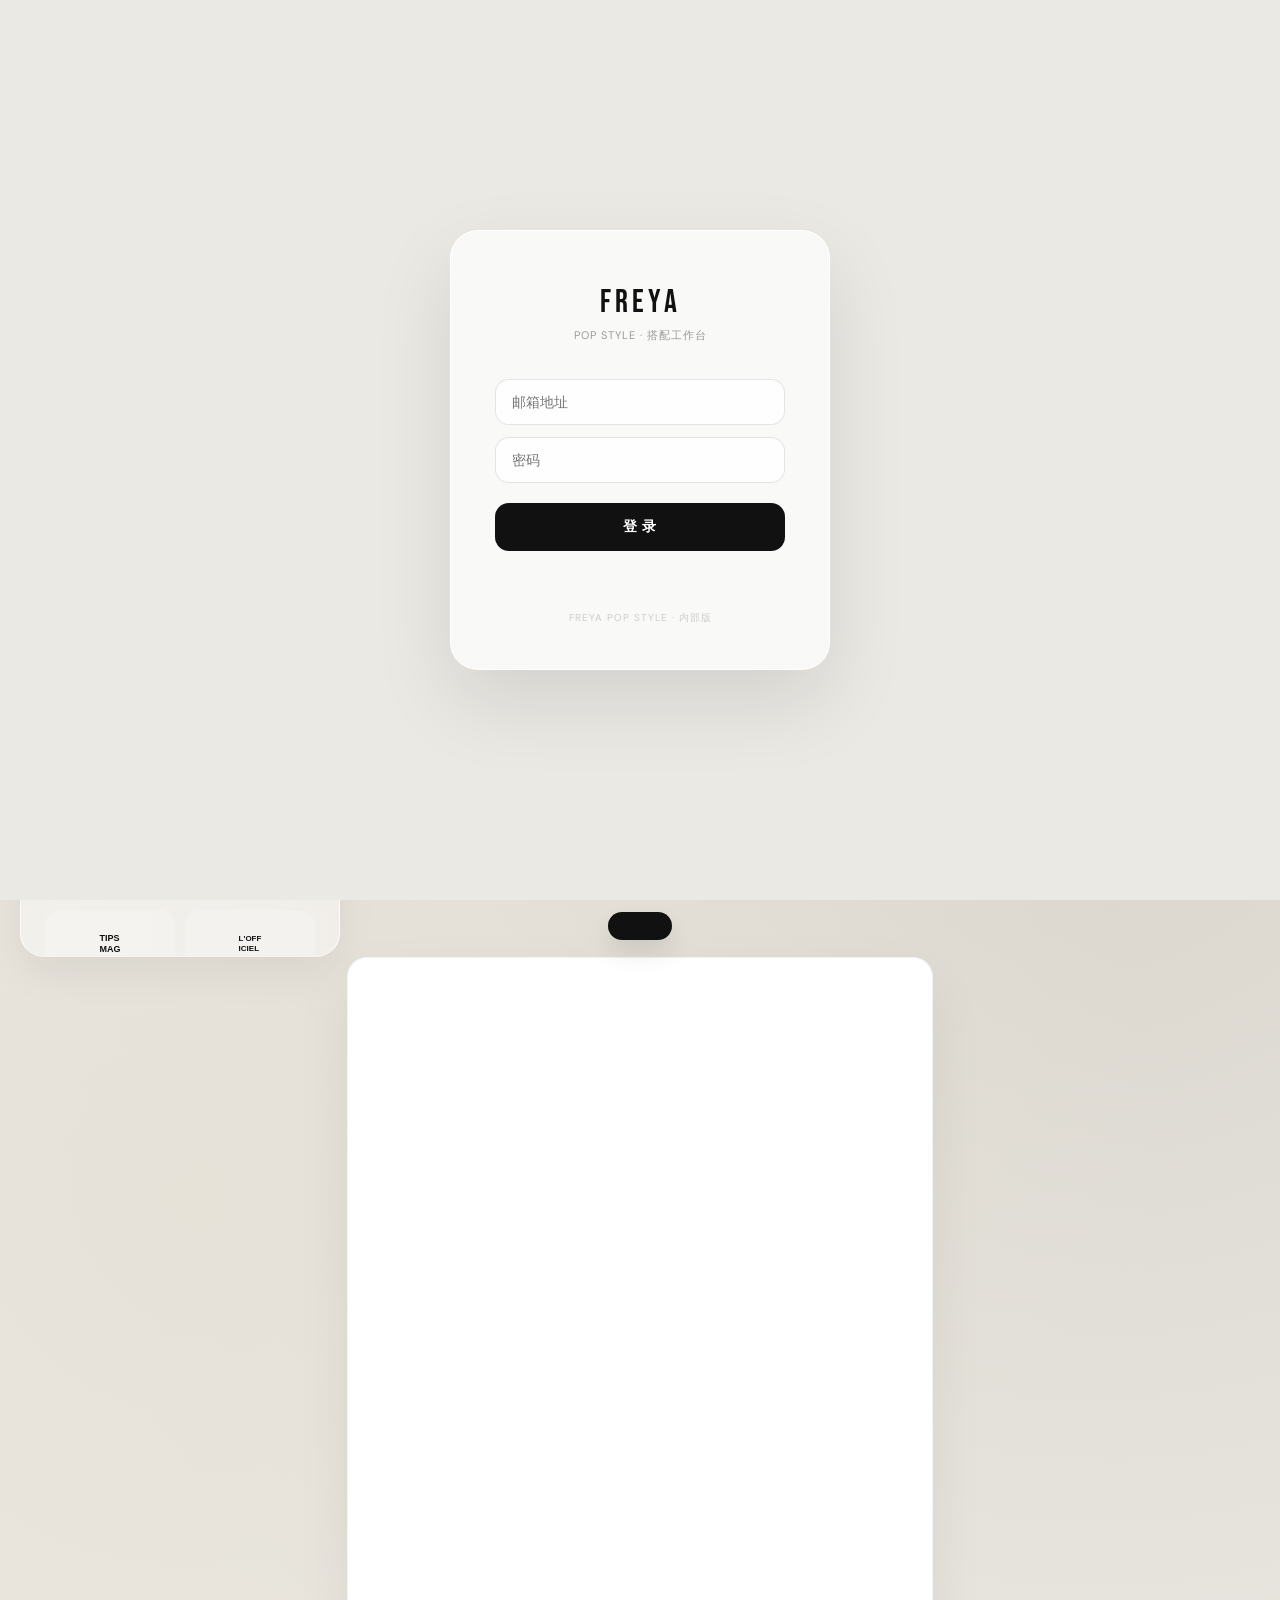
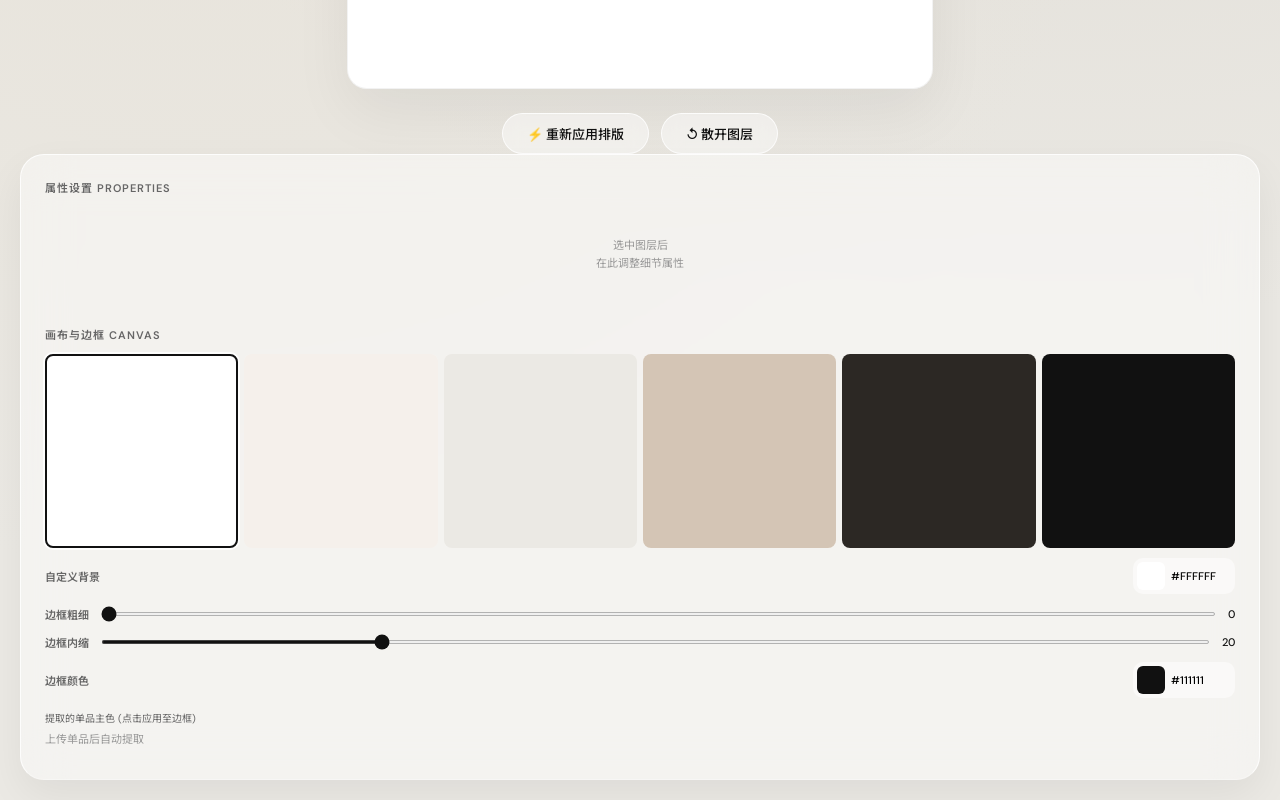
==== commit ec81d51e: "Add files via upload" ====
--- a/index.html
+++ b/index.html
@@ -5,7 +5,9 @@
 <meta name="viewport" content="width=device-width, initial-scale=1.0">
 <title>FREYA POP STYLE · 极简排版</title>
 <style>
-@import url('https://fonts.googleapis.com/css2?family=DM+Sans:opsz,wght@9..40,300;9..40,400;9..40,500;9..40,700&family=Inter:wght@300;400;500;700;900&family=Noto+Sans+SC:wght@300;400;500;700&family=Playfair+Display:ital,wght@0,400;0,700;1,400&family=Cormorant+Garamond:ital,wght@0,300;0,400;0,600;1,300;1,400&family=Archivo+Black&family=Bebas+Neue&family=Raleway:wght@100;200;300;400;700;900&family=Josefin+Sans:wght@100;200;300;400;600;700&family=Bodoni+Moda:ital,wght@0,400;0,700;1,400&family=Libre+Baskerville:ital,wght@0,400;0,700;1,400&family=Outfit:wght@100;200;300;400;700;900&family=Space+Grotesk:wght@300;400;500;700&family=Unbounded:wght@200;400;700;900&family=Italiana&family=Cinzel:wght@400;700;900&display=swap');
+@import url('https://fonts.font.im/css2?family=DM+Sans:opsz,wght@9..40,300;9..40,400;9..40,500;9..40,700&family=Inter:wght@300;400;500;700;900&family=Noto+Sans+SC:wght@300;400;500;700&family=Playfair+Display:ital,wght@0,400;0,700;1,400&family=Cormorant+Garamond:ital,wght@0,300;0,400;0,600;1,300;1,400&family=Archivo+Black&family=Bebas+Neue&family=Raleway:wght@100;200;300;400;700;900&family=Josefin+Sans:wght@100;200;300;400;600;700&family=Bodoni+Moda:ital,wght@0,400;0,700;1,400&family=Libre+Baskerville:ital,wght@0,400;0,700;1,400&family=Outfit:wght@100;200;300;400;700;900&family=Space+Grotesk:wght@300;400;500;700&family=Unbounded:wght@200;400;700;900&family=Italiana&family=Cinzel:wght@400;700;900&display=swap');
+
+/* 字体降级：任何英文字体加载失败时用系统字体兜底 */
 @font-face {
   font-family: 'Huangyan';
   src: url('https://fonts.gstatic.com/s/bebasneuepro/v3/CNz9x_HfkLp0Zm8RaOQ3vSFkbhk.woff2') format('woff2');
@@ -180,6 +182,68 @@
   transition: transform 0.3s;
 }
 .template-card:hover .geo-icon { transform: scale(1.1); }
+
+/* ================= 自定义模板 ================= */
+.custom-tmpl-grid {
+  display: grid; grid-template-columns: 1fr 1fr; gap: 8px;
+  margin-top: 8px;
+}
+.custom-tmpl-card {
+  position: relative; padding: 10px 8px 8px;
+  border-radius: 14px; background: rgba(255,255,255,0.4);
+  border: 1px solid var(--glass-border);
+  cursor: pointer; transition: all 0.2s; text-align: center;
+}
+.custom-tmpl-card:hover { background: #fff; transform: translateY(-1px); box-shadow: 0 4px 12px rgba(0,0,0,0.06); }
+.custom-tmpl-thumb {
+  font-size: 18px; margin-bottom: 4px; line-height: 1;
+}
+.custom-tmpl-name {
+  font-size: 10px; font-weight: 600; color: var(--text-main);
+  white-space: nowrap; overflow: hidden; text-overflow: ellipsis;
+}
+.custom-tmpl-del {
+  position: absolute; top: 4px; right: 4px;
+  width: 16px; height: 16px; border-radius: 50%;
+  background: rgba(0,0,0,0.12); border: none; cursor: pointer;
+  font-size: 8px; color: #555; display: none;
+  align-items: center; justify-content: center;
+  line-height: 1; padding: 0;
+}
+.custom-tmpl-card:hover .custom-tmpl-del { display: flex; }
+.custom-tmpl-del:hover { background: var(--danger); color: #fff; }
+.save-tmpl-btn {
+  width: 100%; margin-top: 10px; padding: 10px;
+  background: rgba(17,17,17,0.06); border: 1px dashed rgba(0,0,0,0.18);
+  border-radius: 12px; font-size: 11px; font-weight: 600;
+  color: var(--text-muted); cursor: pointer; transition: all 0.2s;
+  display: flex; align-items: center; justify-content: center; gap: 6px;
+}
+.save-tmpl-btn:hover { background: #fff; color: #111; border-color: #111; }
+
+/* 命名弹窗 */
+.name-modal-overlay {
+  position: fixed; inset: 0; z-index: 9200;
+  background: rgba(0,0,0,0.4); backdrop-filter: blur(6px);
+  display: flex; align-items: center; justify-content: center;
+  opacity: 0; pointer-events: none; transition: opacity 0.2s;
+}
+.name-modal-overlay.show { opacity: 1; pointer-events: all; }
+.name-modal {
+  background: #F5F2ED; border-radius: 22px;
+  padding: 28px 28px 22px; width: 320px;
+  box-shadow: 0 24px 60px rgba(0,0,0,0.15);
+  border: 1px solid rgba(255,255,255,0.8);
+}
+.name-modal h3 { font-size: 16px; font-weight: 700; margin-bottom: 14px; color: #111; }
+.name-modal input {
+  width: 100%; padding: 12px 14px; border-radius: 12px;
+  border: 1px solid rgba(0,0,0,0.12); background: #fff;
+  font-size: 14px; outline: none; box-sizing: border-box;
+  margin-bottom: 14px;
+}
+.name-modal input:focus { border-color: #111; }
+.name-modal-btns { display: flex; gap: 10px; justify-content: flex-end; }
 .template-label { font-size: 11px; font-weight: 600; letter-spacing: 0.5px; text-transform: uppercase; }
 
 /* ================= 参考排版 (新增恢复) ================= */
@@ -563,6 +627,44 @@
 <!-- Supabase SDK -->
 <script src="https://cdn.jsdelivr.net/npm/@supabase/supabase-js@2/dist/umd/supabase.min.js"></script>
 
+<!-- 字体备用加载：font.im 失败时自动换 loli.net，再失败换 googleapis -->
+<script>
+(function() {
+  const mirrors = [
+    'https://fonts.font.im',
+    'https://fonts.loli.net',
+    'https://fonts.googleapis.com'
+  ];
+  const params = 'css2?family=DM+Sans:opsz,wght@9..40,400;9..40,700&family=Inter:wght@400;700&family=Noto+Sans+SC:wght@300;400;700&family=Bebas+Neue&family=Raleway:wght@300;400;700;900&family=Cormorant+Garamond:ital,wght@0,300;0,400;1,400&family=Unbounded:wght@400;700;900&family=Outfit:wght@300;400;700&family=Josefin+Sans:wght@300;400;700&family=Cinzel:wght@400;700&family=Italiana&family=Space+Grotesk:wght@300;400;700&display=swap';
+
+  let tried = 0;
+  function tryLoad(idx) {
+    if (idx >= mirrors.length) return;
+    const link = document.createElement('link');
+    link.rel = 'stylesheet';
+    link.href = mirrors[idx] + '/' + params;
+    link.onerror = () => { tried++; tryLoad(idx + 1); };
+    document.head.appendChild(link);
+  }
+  // 第一个 @import 已经加载了 font.im，这里只做备用
+  // 检测3秒后 Bebas Neue 是否加载成功，没有则强制用备用
+  setTimeout(() => {
+    const test = document.createElement('span');
+    test.style.cssText = 'font-family:"Bebas Neue";position:absolute;visibility:hidden;font-size:72px;';
+    test.textContent = 'FREYA';
+    document.body.appendChild(test);
+    const w1 = test.offsetWidth;
+    test.style.fontFamily = 'sans-serif';
+    const w2 = test.offsetWidth;
+    document.body.removeChild(test);
+    if (Math.abs(w1 - w2) < 2) {
+      // 字体未加载成功，尝试备用镜像
+      tryLoad(1);
+    }
+  }, 3000);
+})();
+</script>
+
 <!-- 登录页 -->
 <div id="loginPage">
   <div class="login-box">
@@ -573,6 +675,18 @@
     <button class="login-btn" id="loginBtn" onclick="doLogin()">登 录</button>
     <div class="login-err" id="loginErr"></div>
     <div class="login-version">FREYA POP STYLE · 内部版</div>
+  </div>
+</div>
+
+<!-- 自定义模板命名弹窗 -->
+<div class="name-modal-overlay" id="nameTmplOverlay" onclick="handleNameOverlayClick(event)">
+  <div class="name-modal">
+    <h3>💾 保存为模板</h3>
+    <input type="text" id="tmplNameInput" placeholder="输入模板名称，如：极简封面" maxlength="20">
+    <div class="name-modal-btns">
+      <button class="pill-btn pill-btn-outline" onclick="closeNameTmplModal()">取消</button>
+      <button class="pill-btn pill-btn-primary" onclick="confirmSaveTmpl()">保存</button>
+    </div>
   </div>
 </div>
 
@@ -700,8 +814,16 @@
       </div>
     </div>
 
+    <!-- 自定义模板 -->
     <div>
-      <div class="section-title">添加素材 Assets</div>
+      <div class="section-title">我的模板 My Templates</div>
+      <div class="custom-tmpl-grid" id="customTmplGrid">
+        <!-- 动态生成 -->
+      </div>
+      <button class="save-tmpl-btn" onclick="openSaveTmplModal()">
+        <span style="font-size:14px;">＋</span> 保存当前排版为模板
+      </button>
+    </div>
       <div class="upload-zone" id="uploadZone" onclick="document.getElementById('fileInput').click()">
         <div class="geo-icon">✚</div>
         <div style="font-size:11px; font-weight:500;">点击或拖拽上传单品</div>
@@ -3703,9 +3825,136 @@
   _origSaveHistoryCloud();
   triggerCloudSave();
 };
+// ==================== 自定义模板 ====================
+const CUSTOM_TMPL_KEY = 'freyaCustomTemplates';
+
+function loadCustomTemplates() {
+  try {
+    return JSON.parse(localStorage.getItem(CUSTOM_TMPL_KEY) || '[]');
+  } catch(e) { return []; }
+}
+
+function saveCustomTemplates(tmpls) {
+  localStorage.setItem(CUSTOM_TMPL_KEY, JSON.stringify(tmpls));
+}
+
+function renderCustomTmplGrid() {
+  const grid = document.getElementById('customTmplGrid');
+  if (!grid) return;
+  const tmpls = loadCustomTemplates();
+  if (tmpls.length === 0) {
+    grid.innerHTML = '<div style="grid-column:1/-1;font-size:11px;color:var(--text-muted);text-align:center;padding:8px 0;">暂无自定义模板</div>';
+    return;
+  }
+  grid.innerHTML = tmpls.map((tmpl, idx) => `
+    <div class="custom-tmpl-card" onclick="applyCustomTmpl(${idx})" title="${escapeHtml(tmpl.name)}">
+      <button class="custom-tmpl-del" onclick="event.stopPropagation(); deleteCustomTmpl(${idx})" title="删除">✕</button>
+      <div class="custom-tmpl-thumb">✦</div>
+      <div class="custom-tmpl-name">${escapeHtml(tmpl.name)}</div>
+    </div>
+  `).join('');
+}
+
+function openSaveTmplModal() {
+  if (state.texts.length === 0) {
+    showToast('请先在画布上添加文字图层');
+    return;
+  }
+  const input = document.getElementById('tmplNameInput');
+  input.value = '';
+  document.getElementById('nameTmplOverlay').classList.add('show');
+  setTimeout(() => input.focus(), 100);
+}
+
+function closeNameTmplModal() {
+  document.getElementById('nameTmplOverlay').classList.remove('show');
+}
+
+function handleNameOverlayClick(e) {
+  if (e.target === document.getElementById('nameTmplOverlay')) closeNameTmplModal();
+}
+
+function confirmSaveTmpl() {
+  const name = document.getElementById('tmplNameInput').value.trim();
+  if (!name) { showToast('请输入模板名称'); return; }
+
+  // 保存当前所有文字图层的完整信息（相对坐标 + 样式）
+  const tmpl = {
+    name,
+    createdAt: new Date().toISOString(),
+    texts: state.texts.map(t => ({...t})),
+    // 记录文字在 layerOrder 里的顺序
+    textOrder: state.layerOrder
+      .filter(r => r.type === 'text')
+      .map(r => r.id)
+  };
+
+  const tmpls = loadCustomTemplates();
+  // 同名则覆盖
+  const existIdx = tmpls.findIndex(t => t.name === name);
+  if (existIdx >= 0) {
+    if (!confirm(`已有同名模板「${name}」，要覆盖吗？`)) return;
+    tmpls[existIdx] = tmpl;
+  } else {
+    tmpls.push(tmpl);
+  }
+  saveCustomTemplates(tmpls);
+  renderCustomTmplGrid();
+  closeNameTmplModal();
+  showToast(`✅ 模板「${name}」已保存`);
+}
+
+function applyCustomTmpl(idx) {
+  const tmpls = loadCustomTemplates();
+  const tmpl = tmpls[idx];
+  if (!tmpl) return;
+
+  // 清除当前所有文字图层
+  state.texts = [];
+  state.layerOrder = state.layerOrder.filter(r => r.type === 'item');
+
+  // 用新 id 重新添加文字（避免 id 冲突）
+  const idMap = {};
+  tmpl.texts.forEach(t => {
+    const newId = state.nextId++;
+    idMap[t.id] = newId;
+    state.texts.push({ ...t, id: newId });
+  });
+
+  // 按原顺序插入 layerOrder
+  const orderedTextRefs = (tmpl.textOrder || tmpl.texts.map(t => t.id))
+    .map(oldId => ({ type: 'text', id: idMap[oldId] }))
+    .filter(r => r.id !== undefined);
+  state.layerOrder.push(...orderedTextRefs);
+
+  // 取消选中，刷新界面
+  state.selected = null;
+  renderLayerList();
+  renderInspector();
+  render();
+  saveHistory();
+  showToast(`已应用模板「${tmpl.name}」`);
+}
+
+function deleteCustomTmpl(idx) {
+  const tmpls = loadCustomTemplates();
+  const name = tmpls[idx]?.name;
+  if (!confirm(`确定删除模板「${name}」吗？`)) return;
+  tmpls.splice(idx, 1);
+  saveCustomTemplates(tmpls);
+  renderCustomTmplGrid();
+  showToast('模板已删除');
+}
+
+// Enter 键确认保存模板
+document.getElementById('tmplNameInput')?.addEventListener('keydown', (e) => {
+  if (e.key === 'Enter') confirmSaveTmpl();
+});
+
 // ==================== BOOT ====================
 saveHistory();
 render();
+renderCustomTmplGrid();
 checkSession(); // 检查已有登录状态
 </script>
 </body>
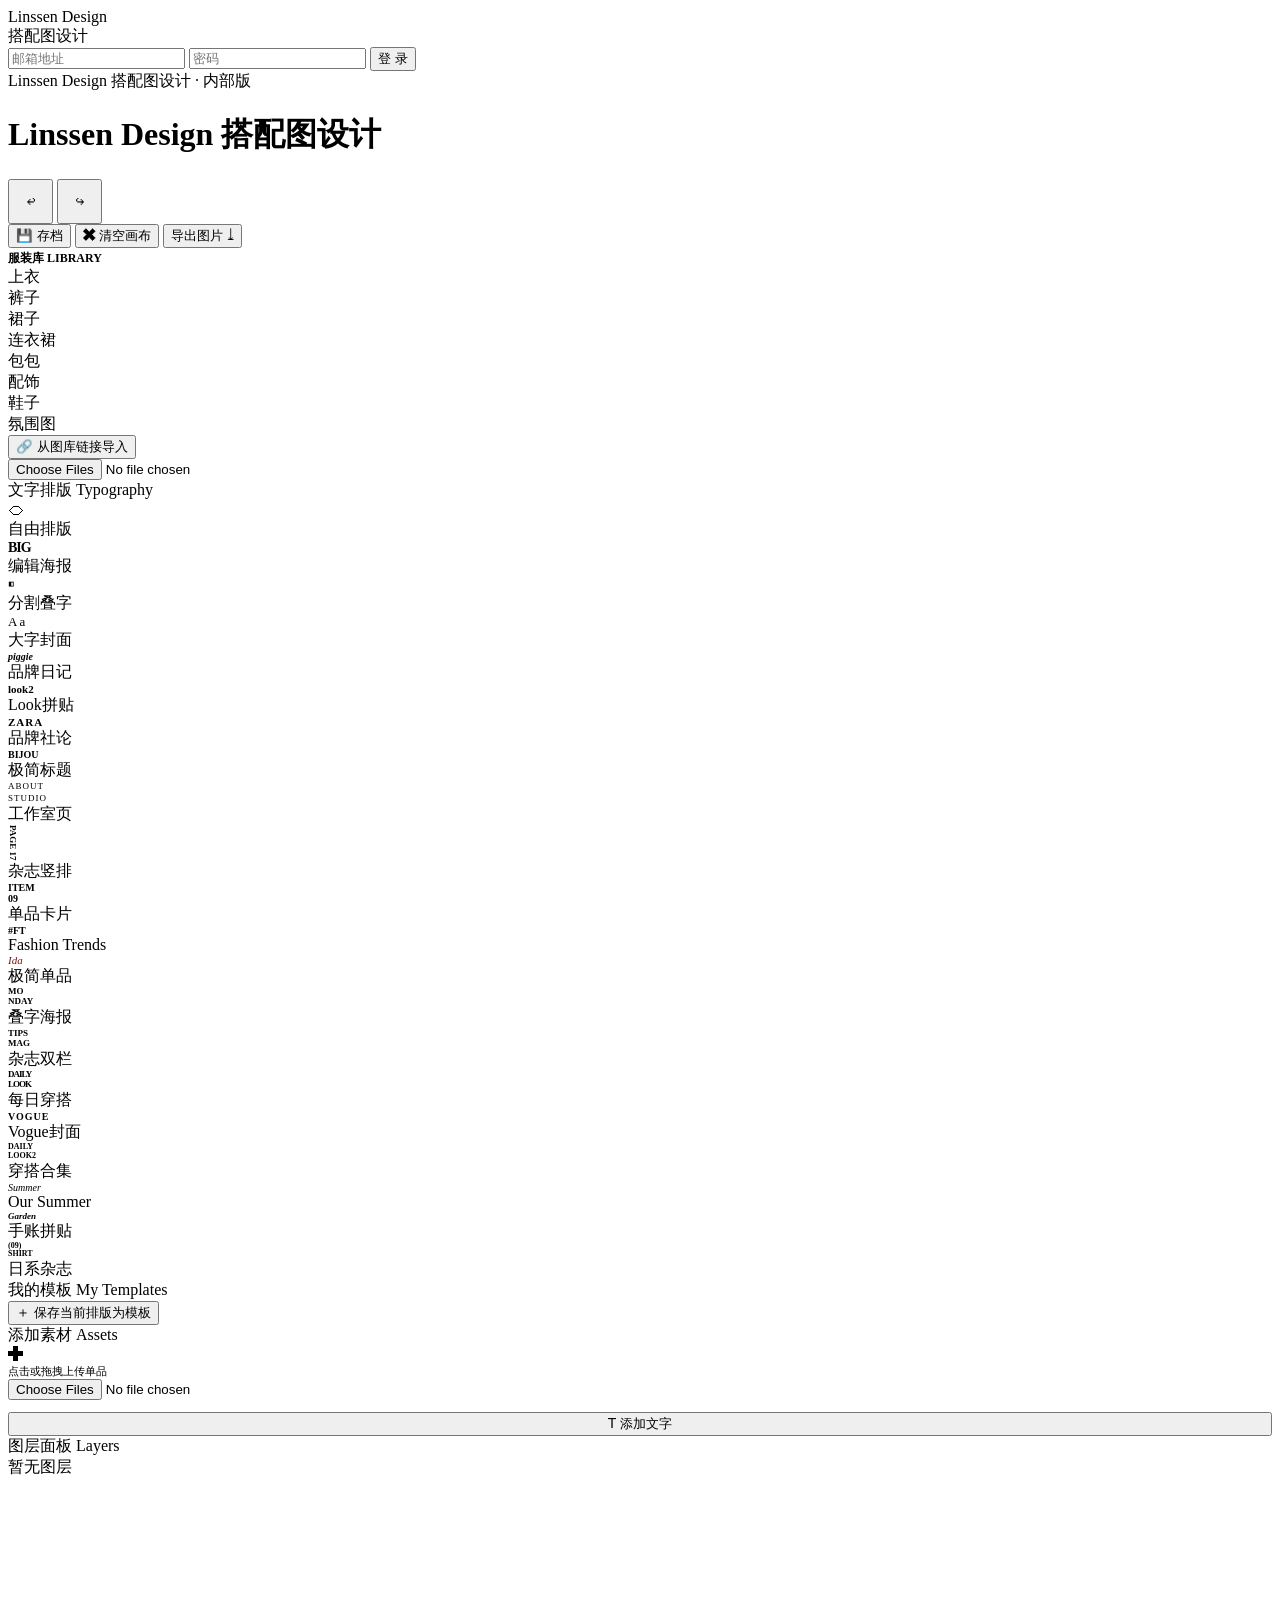
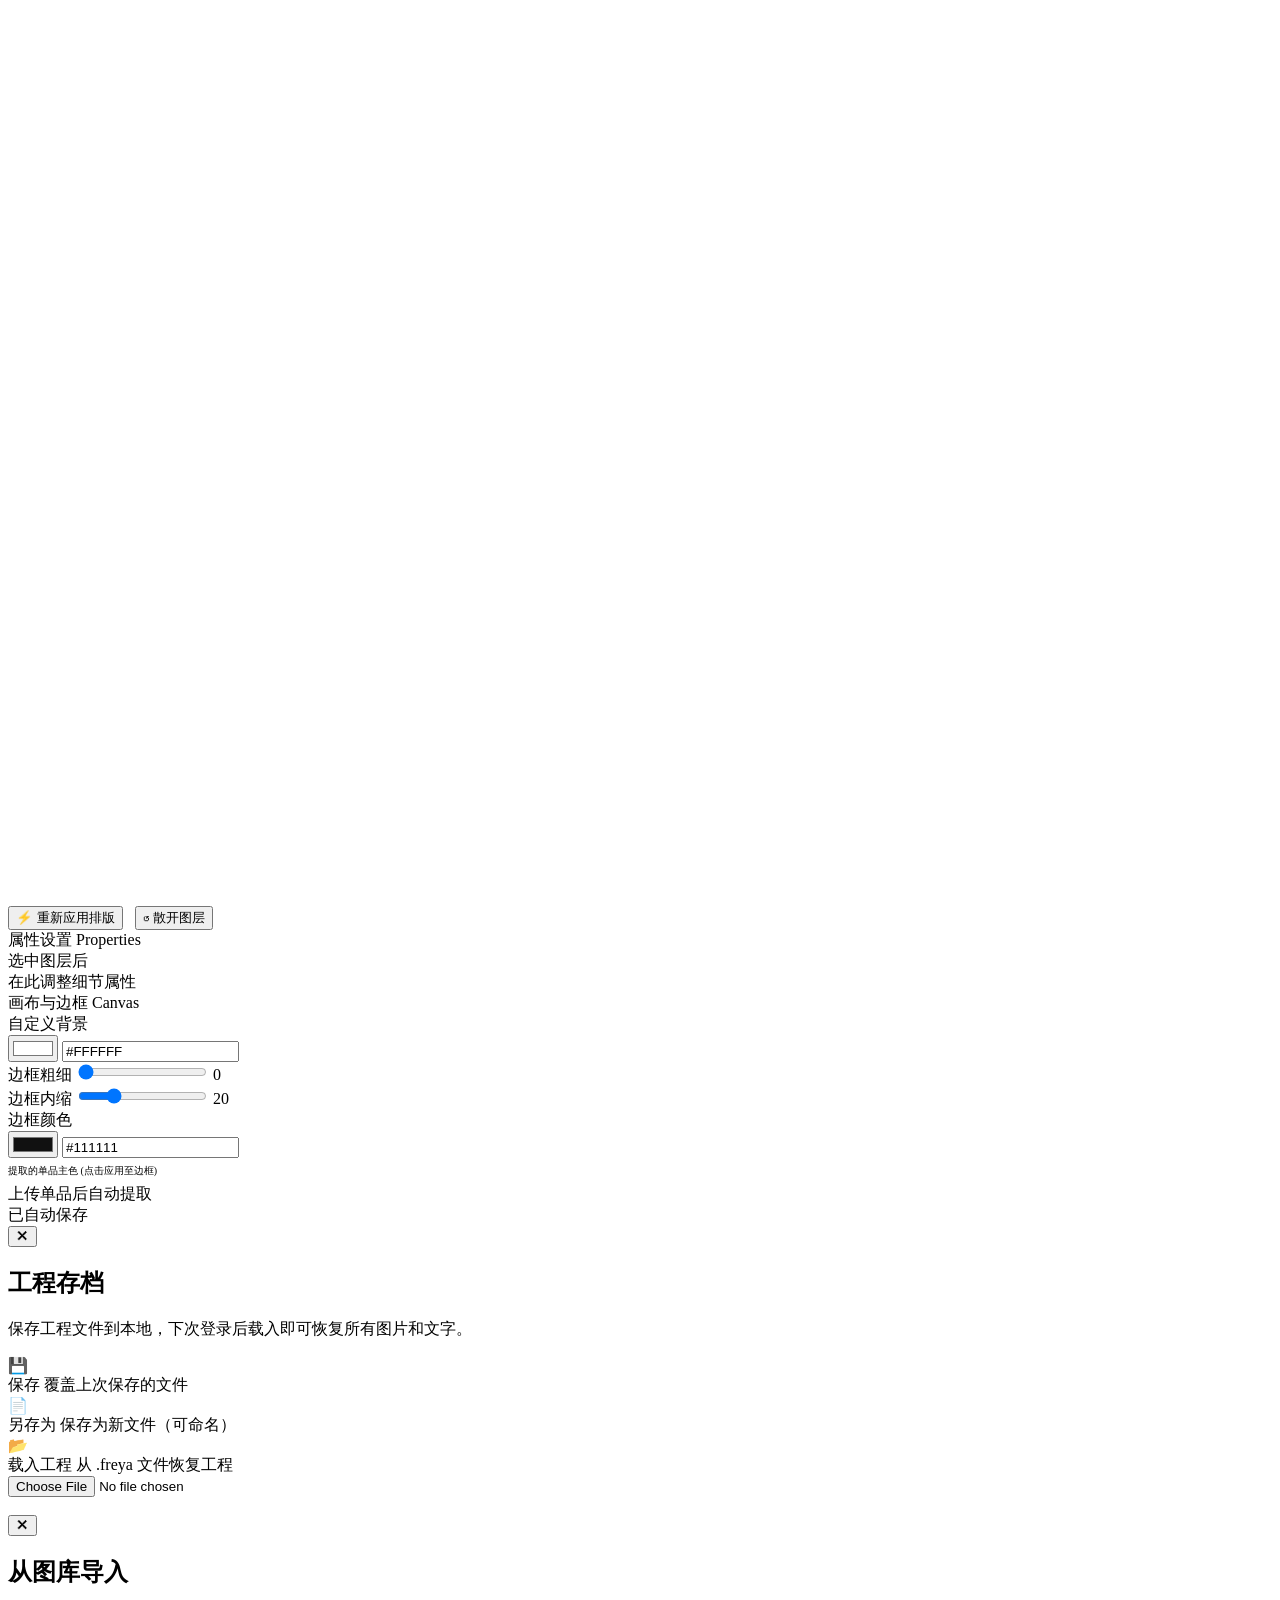
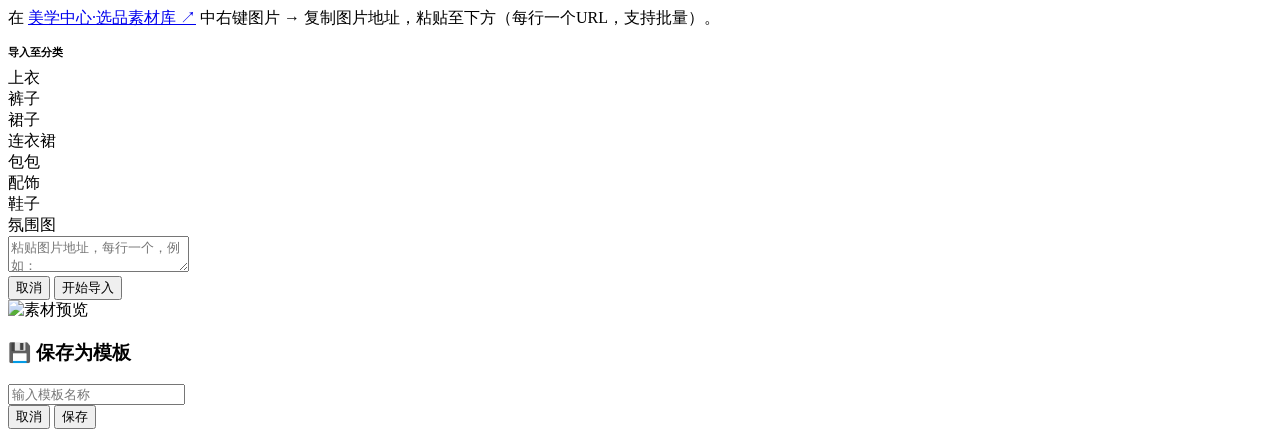
==== commit daf5a633: "Publish Linssen Design index.html" ====
--- a/index.html
+++ b/index.html
@@ -3,702 +3,31 @@
 <head>
 <meta charset="UTF-8">
 <meta name="viewport" content="width=device-width, initial-scale=1.0">
-<title>FREYA POP STYLE · 极简排版</title>
-<style>
-@import url('https://fonts.font.im/css2?family=DM+Sans:opsz,wght@9..40,300;9..40,400;9..40,500;9..40,700&family=Inter:wght@300;400;500;700;900&family=Noto+Sans+SC:wght@300;400;500;700&family=Playfair+Display:ital,wght@0,400;0,700;1,400&family=Cormorant+Garamond:ital,wght@0,300;0,400;0,600;1,300;1,400&family=Archivo+Black&family=Bebas+Neue&family=Raleway:wght@100;200;300;400;700;900&family=Josefin+Sans:wght@100;200;300;400;600;700&family=Bodoni+Moda:ital,wght@0,400;0,700;1,400&family=Libre+Baskerville:ital,wght@0,400;0,700;1,400&family=Outfit:wght@100;200;300;400;700;900&family=Space+Grotesk:wght@300;400;500;700&family=Unbounded:wght@200;400;700;900&family=Italiana&family=Cinzel:wght@400;700;900&display=swap');
-
-/* 字体降级：任何英文字体加载失败时用系统字体兜底 */
-@font-face {
-  font-family: 'Huangyan';
-  src: url('https://fonts.gstatic.com/s/bebasneuepro/v3/CNz9x_HfkLp0Zm8RaOQ3vSFkbhk.woff2') format('woff2');
-}
-
-:root {
-  /* 极简矿石色系 & 毛玻璃变量 */
-  --bg-color: #EBE9E4;
-  --glass-bg: rgba(255, 255, 255, 0.45);
-  --glass-hover: rgba(255, 255, 255, 0.65);
-  --glass-border: rgba(255, 255, 255, 0.8);
-  --glass-border-bottom: rgba(255, 255, 255, 0.3);
-  --glass-shadow: 0 16px 40px rgba(0, 0, 0, 0.06);
-  
-  --text-main: #111111;
-  --text-muted: #666666;
-  --text-light: #999999;
-  
-  --accent: #111111;
-  --danger: #D84B4B;
-}
-
-* { margin:0; padding:0; box-sizing:border-box; }
-
-body {
-  font-family: 'DM Sans', 'Noto Sans SC', sans-serif;
-  background-color: var(--bg-color);
-  /* 模拟立体矿石光影背景 */
-  background-image: 
-    radial-gradient(circle at 15% 50%, rgba(230, 225, 215, 0.9) 0%, transparent 60%),
-    radial-gradient(circle at 85% 30%, rgba(210, 205, 195, 0.7) 0%, transparent 60%);
-  color: var(--text-main);
-  min-height: 100vh;
-  overflow-x: hidden;
-  padding: 20px;
-}
-
-/* ================= 核心毛玻璃类 ================= */
-.glass-panel {
-  background: var(--glass-bg);
-  backdrop-filter: blur(24px);
-  -webkit-backdrop-filter: blur(24px);
-  border: 1px solid var(--glass-border);
-  border-bottom: 1px solid var(--glass-border-bottom);
-  border-radius: 24px;
-  box-shadow: var(--glass-shadow);
-}
-
-/* ================= 顶部 Header ================= */
-.header {
-  display: flex; align-items: center; justify-content: space-between;
-  padding: 0 20px 24px 20px;
-}
-.header-brand h1 {
-  font-family: 'Inter', sans-serif; 
-  font-weight: 800; 
-  font-size: 40px; 
-  letter-spacing: -1.5px; 
-  color: var(--text-main);
-}
-.header-actions { display: flex; gap: 12px; }
-
-/* 胶囊按钮 */
-.pill-btn {
-  padding: 10px 24px; 
-  border-radius: 100px;
-  font-family: 'Inter', 'Noto Sans SC', sans-serif; 
-  font-size: 13px; font-weight: 500;
-  cursor: pointer; transition: all 0.2s cubic-bezier(0.4, 0, 0.2, 1);
-  display: flex; align-items: center; justify-content: center; gap: 8px;
-}
-.pill-btn-outline {
-  background: var(--glass-bg); backdrop-filter: blur(10px);
-  border: 1px solid var(--glass-border); color: var(--text-main);
-}
-.pill-btn-outline:hover { background: var(--glass-hover); transform: translateY(-1px); }
-.pill-btn-primary {
-  background: var(--text-main); border: 1px solid var(--text-main); color: #fff;
-}
-.pill-btn-primary:hover { background: #333; transform: translateY(-1px); box-shadow: 0 8px 16px rgba(0,0,0,0.15); }
-.pill-btn-sm { padding: 6px 16px; font-size: 12px; }
-
-/* ================= 图库栏 Library ================= */
-.library-wrapper {
-  margin: 0 20px 24px 20px;
-  position: relative;
-  z-index: 15;
-}
-.library-topbar {
-  display: flex; gap: 8px; align-items: center; overflow-x: auto;
-  padding-bottom: 4px;
-}
-.library-topbar::-webkit-scrollbar { height: 0px; }
-.library-tab {
-  padding: 8px 20px; border-radius: 100px;
-  font-size: 12px; font-weight: 600; cursor: pointer; transition: all 0.2s;
-  background: rgba(255,255,255,0.4); border: 1px solid var(--glass-border);
-  color: var(--text-muted); white-space: nowrap;
-}
-.library-tab:hover { background: rgba(255,255,255,0.7); color: var(--text-main); }
-.library-tab.active { background: var(--text-main); color: #fff; border-color: var(--text-main); box-shadow: 0 4px 12px rgba(0,0,0,0.1); }
-
-.library-drawer {
-  padding: 16px 20px; display: flex; gap: 12px; overflow-x: auto;
-  margin-top: 12px; border-radius: 20px;
-}
-.library-drawer::-webkit-scrollbar { height: 6px; }
-.library-drawer::-webkit-scrollbar-thumb { background: rgba(0,0,0,0.1); border-radius: 10px; }
-.library-item {
-  width: 80px; height: 80px; border-radius: 12px;
-  background: rgba(255,255,255,0.5); border: 1px solid var(--glass-border);
-  display: flex; align-items: center; justify-content: center;
-  cursor: pointer; transition: all 0.2s; flex-shrink: 0; overflow: hidden;
-  position: relative;
-}
-.library-item:hover { background: #fff; transform: translateY(-2px); box-shadow: 0 8px 16px rgba(0,0,0,0.05); border-color: var(--text-main); }
-.library-item img { max-width: 85%; max-height: 85%; object-fit: contain; }
-.library-item-del {
-  position: absolute; top: 4px; right: 4px;
-  width: 18px; height: 18px; border-radius: 50%;
-  background: rgba(0,0,0,0.55); color: #fff; border: none;
-  cursor: pointer; font-size: 9px; line-height: 1;
-  display: none; align-items: center; justify-content: center;
-  z-index: 10; transition: background 0.15s;
-}
-.library-item:hover .library-item-del { display: flex; }
-.library-item-del:hover { background: var(--danger); }
-
-.library-upload-btn {
-  width: 80px; height: 80px; border-radius: 12px;
-  border: 1px dashed var(--text-light); background: rgba(255,255,255,0.2);
-  display: flex; flex-direction: column; align-items: center; justify-content: center;
-  cursor: pointer; transition: all 0.2s; flex-shrink: 0; color: var(--text-muted);
-}
-.library-upload-btn:hover { background: rgba(255,255,255,0.6); border-color: var(--text-main); color: var(--text-main); }
-.library-upload-btn .geo-icon { font-size: 20px; margin-bottom: 4px; }
-
-/* ================= 布局 ================= */
-.app-layout {
-  display: grid; grid-template-columns: 320px 1fr 300px; gap: 24px;
-  height: calc(100vh - 100px);
-}
-
-.sidebar {
-  display: flex; flex-direction: column; overflow-y: auto;
-  padding: 24px; gap: 24px; /* Reduced gap to fit more items */
-}
-.sidebar::-webkit-scrollbar { width: 0px; }
-
-.section-title {
-  font-size: 11px; letter-spacing: 1px; text-transform: uppercase;
-  color: var(--text-muted); margin-bottom: 12px; font-weight: 600;
-}
-
-/* ================= 几何模板卡片 ================= */
-.template-grid { display: grid; grid-template-columns: 1fr 1fr; gap: 10px; }
-.template-card {
-  display: flex; flex-direction: column; align-items: center; justify-content: center;
-  padding: 16px 8px; border-radius: 16px; cursor: pointer;
-  background: rgba(255, 255, 255, 0.2); border: 1px solid transparent;
-  transition: all 0.3s ease; height: 90px;
-}
-.template-card:hover { background: rgba(255, 255, 255, 0.5); }
-.template-card.active { 
-  background: var(--glass-hover); 
-  border-color: var(--glass-border);
-  box-shadow: var(--glass-shadow);
-}
-.geo-icon {
-  font-size: 24px; color: var(--text-main); margin-bottom: 6px;
-  font-family: Arial, sans-serif; font-weight: normal;
-  transition: transform 0.3s;
-}
-.template-card:hover .geo-icon { transform: scale(1.1); }
-
-/* ================= 自定义模板 ================= */
-.custom-tmpl-grid {
-  display: grid; grid-template-columns: 1fr 1fr; gap: 8px;
-  margin-top: 8px;
-}
-.custom-tmpl-card {
-  position: relative; padding: 10px 8px 8px;
-  border-radius: 14px; background: rgba(255,255,255,0.4);
-  border: 1px solid var(--glass-border);
-  cursor: pointer; transition: all 0.2s; text-align: center;
-}
-.custom-tmpl-card:hover { background: #fff; transform: translateY(-1px); box-shadow: 0 4px 12px rgba(0,0,0,0.06); }
-.custom-tmpl-thumb {
-  font-size: 18px; margin-bottom: 4px; line-height: 1;
-}
-.custom-tmpl-name {
-  font-size: 10px; font-weight: 600; color: var(--text-main);
-  white-space: nowrap; overflow: hidden; text-overflow: ellipsis;
-}
-.custom-tmpl-del {
-  position: absolute; top: 4px; right: 4px;
-  width: 16px; height: 16px; border-radius: 50%;
-  background: rgba(0,0,0,0.12); border: none; cursor: pointer;
-  font-size: 8px; color: #555; display: none;
-  align-items: center; justify-content: center;
-  line-height: 1; padding: 0;
-}
-.custom-tmpl-card:hover .custom-tmpl-del { display: flex; }
-.custom-tmpl-del:hover { background: var(--danger); color: #fff; }
-.save-tmpl-btn {
-  width: 100%; margin-top: 10px; padding: 10px;
-  background: rgba(17,17,17,0.06); border: 1px dashed rgba(0,0,0,0.18);
-  border-radius: 12px; font-size: 11px; font-weight: 600;
-  color: var(--text-muted); cursor: pointer; transition: all 0.2s;
-  display: flex; align-items: center; justify-content: center; gap: 6px;
-}
-.save-tmpl-btn:hover { background: #fff; color: #111; border-color: #111; }
-
-/* 命名弹窗 */
-.name-modal-overlay {
-  position: fixed; inset: 0; z-index: 9200;
-  background: rgba(0,0,0,0.4); backdrop-filter: blur(6px);
-  display: flex; align-items: center; justify-content: center;
-  opacity: 0; pointer-events: none; transition: opacity 0.2s;
-}
-.name-modal-overlay.show { opacity: 1; pointer-events: all; }
-.name-modal {
-  background: #F5F2ED; border-radius: 22px;
-  padding: 28px 28px 22px; width: 320px;
-  box-shadow: 0 24px 60px rgba(0,0,0,0.15);
-  border: 1px solid rgba(255,255,255,0.8);
-}
-.name-modal h3 { font-size: 16px; font-weight: 700; margin-bottom: 14px; color: #111; }
-.name-modal input {
-  width: 100%; padding: 12px 14px; border-radius: 12px;
-  border: 1px solid rgba(0,0,0,0.12); background: #fff;
-  font-size: 14px; outline: none; box-sizing: border-box;
-  margin-bottom: 14px;
-}
-.name-modal input:focus { border-color: #111; }
-.name-modal-btns { display: flex; gap: 10px; justify-content: flex-end; }
-.template-label { font-size: 11px; font-weight: 600; letter-spacing: 0.5px; text-transform: uppercase; }
-
-/* ================= 参考排版 (新增恢复) ================= */
-.ref-preview {
-  margin-top: 8px; border: 1px solid var(--glass-border);
-  border-radius: 12px; overflow: hidden; background: rgba(255,255,255,0.3);
-  position: relative; display: flex; justify-content: center;
-}
-.ref-preview img { display: block; width: 100%; height: auto; max-height: 140px; object-fit: contain; }
-.ref-clear {
-  position: absolute; top: 6px; right: 6px;
-  width: 24px; height: 24px; border-radius: 50%;
-  background: rgba(0,0,0,0.5); color: white; border: none;
-  cursor: pointer; font-size: 11px; display:flex; align-items:center; justify-content:center;
-  backdrop-filter: blur(4px); transition: all 0.2s;
-}
-.ref-clear:hover { background: rgba(0,0,0,0.8); }
-.ref-overlay-toggle {
-  display: flex; align-items: center; gap: 6px;
-  margin-top: 8px; font-size: 11px; color: var(--text-muted);
-  cursor: pointer; user-select: none;
-}
-.ref-overlay-toggle input { accent-color: var(--text-main); }
-
-/* ================= 上传区 ================= */
-.upload-zone {
-  border: 1px dashed var(--text-light); border-radius: 16px;
-  padding: 20px 16px; text-align: center; cursor: pointer;
-  background: rgba(255,255,255,0.1); transition: all 0.2s;
-}
-.upload-zone:hover, .upload-zone.drag-over { 
-  background: rgba(255,255,255,0.6); 
-  border-style: solid; border-color: var(--text-main); 
-}
-.upload-zone .geo-icon { font-size: 20px; margin-bottom: 4px; }
-
-/* ================= 图层列表 ================= */
-.layer-list { display: flex; flex-direction: column; gap: 8px; }
-.layer-card {
-  display: flex; align-items: center; gap: 10px;
-  padding: 8px 10px; border-radius: 12px;
-  background: rgba(255, 255, 255, 0.3); border: 1px solid transparent;
-  transition: background 0.2s, box-shadow 0.2s, opacity 0.15s, transform 0.15s;
-  cursor: default;
-}
-.layer-card:hover { background: rgba(255, 255, 255, 0.5); }
-.layer-card.selected { 
-  background: #fff; border-color: var(--glass-border);
-  box-shadow: 0 4px 12px rgba(0,0,0,0.05);
-}
-.layer-card.dragging-source {
-  opacity: 0.35; transform: scale(0.97);
-}
-.layer-card.drag-over {
-  background: rgba(17,17,17,0.07);
-  box-shadow: 0 0 0 2px rgba(17,17,17,0.18);
-}
-.layer-drag-handle {
-  width: 20px; height: 30px; flex-shrink: 0;
-  display: flex; flex-direction: column; align-items: center; justify-content: center;
-  gap: 3px; cursor: grab; opacity: 0.25; transition: opacity 0.15s;
-  padding: 2px 0;
-}
-.layer-card:hover .layer-drag-handle { opacity: 0.55; }
-.layer-drag-handle:active { cursor: grabbing; opacity: 0.9; }
-.layer-drag-handle span {
-  display: block; width: 12px; height: 2px;
-  background: var(--text-main); border-radius: 2px;
-}
-.layer-thumb {
-  width: 36px; height: 36px; border-radius: 8px;
-  background: rgba(0,0,0,0.03); overflow: hidden; flex-shrink: 0;
-  display: flex; align-items: center; justify-content: center;
-}
-.layer-thumb img { max-width: 90%; max-height: 90%; object-fit: contain; }
-.layer-info { flex: 1; min-width: 0; cursor: pointer; }
-.layer-name { font-size: 12px; font-weight: 500; white-space: nowrap; overflow: hidden; text-overflow: ellipsis; }
-.layer-actions { display: flex; gap: 2px; }
-.icon-btn {
-  width: 24px; height: 24px; border: none; background: transparent; border-radius: 6px;
-  cursor: pointer; color: var(--text-muted); font-size: 12px;
-  display: flex; align-items: center; justify-content: center; transition: all 0.2s;
-}
-.icon-btn:hover { background: rgba(0,0,0,0.05); color: var(--text-main); }
-.icon-btn.danger:hover { color: var(--danger); background: rgba(216, 75, 75, 0.1); }
-
-/* ================= 画布区 ================= */
-.canvas-area {
-  display: flex; flex-direction: column; align-items: center; justify-content: flex-start;
-  position: relative;
-}
-.canvas-wrapper {
-  position: relative; border-radius: 20px; overflow: hidden;
-  background: #ffffff; 
-  box-shadow: 0 24px 60px rgba(0,0,0,0.06);
-  border: 1px solid rgba(0,0,0,0.05);
-  transition: box-shadow 0.2s, transform 0.2s;
-}
-.canvas-wrapper.drop-target {
-  box-shadow: 0 0 0 4px rgba(17, 17, 17, 0.1), 0 24px 60px rgba(0,0,0,0.1);
-  transform: scale(1.01);
-}
-#mainCanvas { display: block; max-width: 100%; height: auto; max-height: calc(100vh - 170px); }
-
-/* ================= 控件与输入框 ================= */
-.slider-row { display: flex; align-items: center; gap: 12px; margin-bottom: 12px; }
-.slider-row label { font-size: 11px; font-weight: 600; color: var(--text-muted); min-width: 40px; text-transform: uppercase;}
-.slider-row input[type="range"] { flex: 1; accent-color: var(--text-main); height: 4px; }
-.slider-row .val { font-size: 11px; font-variant-numeric: tabular-nums; font-weight: 500;}
-
-.text-input, .font-select {
-  width: 100%; padding: 10px 14px; border: none; border-radius: 12px;
-  font-family: inherit; font-size: 12px; font-weight: 500;
-  background: rgba(255,255,255,0.5); color: var(--text-main);
-  margin-bottom: 10px; outline: none; transition: all 0.2s;
-  box-shadow: inset 0 2px 4px rgba(0,0,0,0.02);
-}
-.text-input:focus, .font-select:focus { background: #fff; box-shadow: inset 0 2px 4px rgba(0,0,0,0.02), 0 0 0 2px var(--text-main); }
-
-/* ================= 色板与提取颜色 (新增恢复) ================= */
-.bg-options { display: grid; grid-template-columns: repeat(6, 1fr); gap: 6px; margin-bottom: 10px; }
-.bg-swatch { 
-  width: 100%; aspect-ratio: 1; border-radius: 8px; border: 2px solid transparent; 
-  cursor: pointer; transition: transform 0.2s, box-shadow 0.2s; 
-}
-.bg-swatch:hover { transform: scale(1.1); }
-.bg-swatch.active { border-color: var(--text-main); box-shadow: 0 0 0 2px rgba(255,255,255,0.8); }
-
-.extracted-colors { display: flex; gap: 6px; flex-wrap: wrap; margin-top: 6px; min-height: 24px; }
-.extracted-chip { 
-  width: 24px; height: 24px; border-radius: 6px; border: 1px solid rgba(0,0,0,0.1); 
-  cursor: pointer; transition: transform 0.15s, box-shadow 0.15s; 
-}
-.extracted-chip:hover { transform: scale(1.15); box-shadow: 0 4px 8px rgba(0,0,0,0.1); }
-
-.color-row { display: flex; align-items: center; gap: 12px; margin-bottom: 12px; }
-.color-row label { font-size: 11px; font-weight: 600; color: var(--text-muted); flex: 1; text-transform: uppercase;}
-.color-input-wrap {
-  display: flex; align-items: center; gap: 6px; border-radius: 10px;
-  padding: 4px; background: rgba(255,255,255,0.5);
-}
-.color-input { width: 28px; height: 28px; border: none; padding: 0; border-radius: 6px; cursor: pointer; background: transparent; overflow: hidden; }
-.color-input::-webkit-color-swatch { border: none; border-radius: 4px; }
-.color-input::-webkit-color-swatch-wrapper { padding: 0; }
-.color-hex { font-size: 11px; font-family: 'DM Sans', monospace; font-weight: 500; border: none; width: 60px; background: transparent; outline: none; text-transform: uppercase; }
-
-.toggle-group { display: flex; gap: 6px; }
-.toggle-btn {
-  flex: 1; padding: 8px 0; border: 1px solid var(--glass-border);
-  border-radius: 8px; background: rgba(255,255,255,0.3);
-  font-size: 11px; font-weight: 600; cursor: pointer; transition: all 0.2s;
-  color: var(--text-muted);
-}
-.toggle-btn:hover { background: rgba(255,255,255,0.8); }
-.toggle-btn.active { background: var(--text-main); color: #fff; border-color: var(--text-main); }
-
-.hidden-input { display: none; }
-.inspector-empty { padding: 30px 10px; text-align: center; color: var(--text-light); font-size: 11px; line-height: 1.6; }
-
-/* ================= 图片悬停大图预览 ================= */
-.lib-preview-popup {
-  position: fixed;
-  z-index: 9990;
-  pointer-events: none;
-  display: none;
-  border-radius: 16px;
-  overflow: hidden;
-  box-shadow: 0 24px 60px rgba(0,0,0,0.22), 0 0 0 1px rgba(255,255,255,0.3);
-  background: #fff;
-  transition: opacity 0.15s ease;
-}
-.lib-preview-popup img {
-  display: block;
-  width: 220px;
-  height: 220px;
-  object-fit: contain;
-  background: #f7f5f2;
-}
-.lib-preview-popup.show { display: block; }
-
-/* ================= 导入弹窗 ================= */
-.import-modal-overlay {
-  position: fixed; inset: 0; z-index: 9000;
-  background: rgba(0,0,0,0.45);
-  backdrop-filter: blur(6px);
-  display: flex; align-items: center; justify-content: center;
-  opacity: 0; pointer-events: none;
-  transition: opacity 0.25s;
-}
-.import-modal-overlay.show { opacity: 1; pointer-events: all; }
-.import-modal {
-  background: #F5F2ED;
-  border-radius: 28px;
-  padding: 36px 32px 28px;
-  width: 560px; max-width: 95vw;
-  box-shadow: 0 32px 80px rgba(0,0,0,0.18);
-  border: 1px solid rgba(255,255,255,0.7);
-  position: relative;
-}
-.import-modal h2 {
-  font-family: 'Bebas Neue', 'Inter', sans-serif;
-  font-size: 26px; letter-spacing: 2px;
-  margin-bottom: 4px; color: #111;
-}
-.import-modal .import-sub {
-  font-size: 12px; color: #888; margin-bottom: 22px; line-height: 1.6;
-}
-.import-modal .import-sub a { color: #111; text-decoration: underline; }
-.import-cat-row {
-  display: flex; gap: 8px; flex-wrap: wrap; margin-bottom: 18px;
-}
-.import-cat-btn {
-  padding: 6px 16px; border-radius: 100px; font-size: 12px; font-weight: 600;
-  background: rgba(255,255,255,0.5); border: 1px solid rgba(0,0,0,0.1);
-  cursor: pointer; transition: all 0.15s; color: #555;
-}
-.import-cat-btn.active { background: #111; color: #fff; border-color: #111; }
-.import-url-area {
-  width: 100%; min-height: 110px; border-radius: 14px;
-  border: 1px dashed rgba(0,0,0,0.2); background: rgba(255,255,255,0.5);
-  padding: 14px 16px; font-family: 'DM Sans', monospace; font-size: 12px;
-  resize: vertical; outline: none; color: #333; line-height: 1.7;
-  transition: border-color 0.2s, background 0.2s;
-  box-sizing: border-box;
-}
-.import-url-area:focus { border-color: #111; background: #fff; }
-.import-url-area::placeholder { color: #bbb; }
-.import-progress {
-  margin-top: 14px; font-size: 12px; color: #777; min-height: 18px;
-}
-.import-progress .prog-bar-wrap {
-  height: 4px; background: rgba(0,0,0,0.08); border-radius: 10px;
-  margin-top: 8px; overflow: hidden; display: none;
-}
-.import-progress .prog-bar { height: 100%; background: #111; border-radius: 10px; transition: width 0.2s; width: 0%; }
-.import-footer { display: flex; gap: 12px; margin-top: 20px; justify-content: flex-end; }
-.import-close-btn {
-  position: absolute; top: 18px; right: 18px;
-  width: 32px; height: 32px; border-radius: 50%;
-  background: rgba(0,0,0,0.07); border: none; cursor: pointer;
-  font-size: 14px; color: #555; display: flex; align-items: center; justify-content: center;
-  transition: background 0.15s;
-}
-.import-close-btn:hover { background: rgba(0,0,0,0.13); }
-.interaction-hint {
-  position: absolute; top: 16px; left: 50%; transform: translateX(-50%);
-  background: rgba(255,255,255,0.9); color: var(--text-main); border-radius: 20px;
-  padding: 8px 20px; font-weight: 500; font-size: 12px; box-shadow: 0 4px 12px rgba(0,0,0,0.08);
-  z-index: 100; pointer-events: none; display: none; border: 1px solid var(--glass-border);
-  backdrop-filter: blur(8px);
-}
-.interaction-hint.show { display: block; }
-
-.toast {
-  position: fixed; bottom: 40px; left: 50%; transform: translateX(-50%) translateY(80px);
-  background: var(--text-main); color: #fff; padding: 14px 32px; border-radius: 100px;
-  font-size: 13px; font-weight: 500; z-index: 999; box-shadow: 0 12px 24px rgba(0,0,0,0.1);
-  transition: transform 0.4s cubic-bezier(0.19,1,0.22,1); pointer-events: none;
-}
-.toast.show { transform: translateX(-50%) translateY(0); }
-
-
-
-/* ================= 自动存档提示条 ================= */
-.autosave-bar {
-  position: fixed; bottom: 16px; right: 20px;
-  font-size: 11px; color: var(--text-light);
-  display: flex; align-items: center; gap: 6px;
-  z-index: 500; pointer-events: none; transition: opacity 0.5s;
-}
-.autosave-bar .dot { width: 6px; height: 6px; border-radius: 50%; background: #aaa; transition: background 0.4s; }
-.autosave-bar.saving .dot { background: #f0a500; }
-.autosave-bar.saved .dot { background: #4caf50; }
-
-/* ================= 工程存档弹窗 ================= */
-.project-modal-overlay {
-  position: fixed; inset: 0; z-index: 9100;
-  background: rgba(0,0,0,0.5); backdrop-filter: blur(8px);
-  display: flex; align-items: center; justify-content: center;
-  opacity: 0; pointer-events: none; transition: opacity 0.25s;
-}
-.project-modal-overlay.show { opacity: 1; pointer-events: all; }
-.project-modal {
-  background: #F5F2ED; border-radius: 28px;
-  padding: 36px 32px 28px; width: 500px; max-width: 95vw;
-  box-shadow: 0 32px 80px rgba(0,0,0,0.2);
-  border: 1px solid rgba(255,255,255,0.7); position: relative;
-}
-.project-modal h2 {
-  font-family: 'Bebas Neue','Inter',sans-serif;
-  font-size: 26px; letter-spacing: 2px; margin-bottom: 4px; color: #111;
-}
-.project-modal .pm-sub { font-size: 12px; color: #888; margin-bottom: 24px; line-height: 1.6; }
-.pm-section { margin-bottom: 22px; }
-.pm-section-title { font-size: 11px; font-weight: 700; text-transform: uppercase; letter-spacing: 1px; color: #888; margin-bottom: 10px; }
-.pm-btn-row { display: flex; gap: 10px; flex-wrap: wrap; }
-.pm-action-btn {
-  flex: 1; min-width: 120px; padding: 14px 16px; border-radius: 16px;
-  border: 1px solid rgba(0,0,0,0.1); background: rgba(255,255,255,0.6);
-  cursor: pointer; text-align: left; transition: all 0.2s;
-}
-.pm-action-btn:hover { background: #fff; box-shadow: 0 4px 16px rgba(0,0,0,0.08); transform: translateY(-1px); }
-.pm-action-btn .pm-icon { font-size: 22px; margin-bottom: 6px; }
-.pm-action-btn .pm-label { font-size: 13px; font-weight: 600; color: #111; display: block; }
-.pm-action-btn .pm-desc { font-size: 11px; color: #888; display: block; margin-top: 2px; line-height: 1.4; }
-.pm-progress { font-size: 12px; color: #666; margin-top: 14px; min-height: 16px; }
-.pm-prog-bar-wrap { height: 4px; background: rgba(0,0,0,0.08); border-radius: 10px; margin-top: 8px; overflow: hidden; }
-.pm-prog-bar { height: 100%; background: #111; border-radius: 10px; transition: width 0.3s; width: 0%; }
-.pm-close-btn {
-  position: absolute; top: 18px; right: 18px; width: 32px; height: 32px; border-radius: 50%;
-  background: rgba(0,0,0,0.07); border: none; cursor: pointer; font-size: 14px; color: #555;
-  display: flex; align-items: center; justify-content: center; transition: background 0.15s;
-}
-.pm-close-btn:hover { background: rgba(0,0,0,0.13); }
-/* ================= 登录页面 ================= */
-#loginPage {
-  position: fixed; inset: 0; z-index: 99999;
-  background: #EBE9E4;
-  display: flex; align-items: center; justify-content: center;
-  font-family: 'DM Sans', sans-serif;
-}
-.login-box {
-  width: 380px; padding: 52px 44px 44px;
-  background: rgba(255,255,255,0.7);
-  border-radius: 28px; border: 1px solid rgba(255,255,255,0.9);
-  box-shadow: 0 32px 80px rgba(0,0,0,0.10);
-  backdrop-filter: blur(20px);
-  text-align: center;
-}
-.login-logo {
-  font-family: 'Bebas Neue', sans-serif;
-  font-size: 32px; letter-spacing: 4px;
-  color: #111; margin-bottom: 6px;
-}
-.login-sub {
-  font-size: 11px; color: #999; margin-bottom: 36px;
-  letter-spacing: 1px; text-transform: uppercase;
-}
-.login-field {
-  width: 100%; padding: 14px 16px; margin-bottom: 12px;
-  border-radius: 14px; border: 1px solid rgba(0,0,0,0.1);
-  background: rgba(255,255,255,0.8); font-size: 14px;
-  outline: none; box-sizing: border-box; color: #111;
-  transition: border-color 0.2s;
-}
-.login-field:focus { border-color: #111; background: #fff; }
-.login-btn {
-  width: 100%; padding: 15px; margin-top: 8px;
-  background: #111; color: #fff; border: none;
-  border-radius: 14px; font-size: 14px; font-weight: 600;
-  cursor: pointer; letter-spacing: 1px;
-  transition: all 0.2s;
-}
-.login-btn:hover { background: #333; transform: translateY(-1px); }
-.login-btn:disabled { background: #999; cursor: not-allowed; transform: none; }
-.login-err {
-  margin-top: 14px; font-size: 12px; color: #D84B4B;
-  min-height: 18px;
-}
-.login-version {
-  margin-top: 28px; font-size: 10px; color: #ccc; letter-spacing: 1px;
-}
-/* 云端保存状态栏 */
-.cloud-bar {
-  position: fixed; bottom: 16px; left: 50%; transform: translateX(-50%);
-  font-size: 11px; color: #999;
-  display: flex; align-items: center; gap: 6px;
-  z-index: 500; pointer-events: none;
-  background: rgba(255,255,255,0.85); padding: 5px 14px;
-  border-radius: 100px; backdrop-filter: blur(8px);
-  box-shadow: 0 2px 12px rgba(0,0,0,0.06);
-  transition: opacity 0.5s;
-}
-.cloud-bar .dot { width: 6px; height: 6px; border-radius: 50%; background: #aaa; transition: background 0.4s; }
-.cloud-bar.saving .dot { background: #f0a500; }
-.cloud-bar.saved .dot { background: #4caf50; }
-</style>
+<title>Linssen Design 搭配图设计</title>
+<link rel="stylesheet" href="site-assets/style-01.css">
+<link rel="stylesheet" href="site-assets/style-02.css">
 </head>
 <body>
 
 <!-- Supabase SDK -->
-<script src="https://cdn.jsdelivr.net/npm/@supabase/supabase-js@2/dist/umd/supabase.min.js"></script>
-
-<!-- 字体备用加载：font.im 失败时自动换 loli.net，再失败换 googleapis -->
-<script>
-(function() {
-  const mirrors = [
-    'https://fonts.font.im',
-    'https://fonts.loli.net',
-    'https://fonts.googleapis.com'
-  ];
-  const params = 'css2?family=DM+Sans:opsz,wght@9..40,400;9..40,700&family=Inter:wght@400;700&family=Noto+Sans+SC:wght@300;400;700&family=Bebas+Neue&family=Raleway:wght@300;400;700;900&family=Cormorant+Garamond:ital,wght@0,300;0,400;1,400&family=Unbounded:wght@400;700;900&family=Outfit:wght@300;400;700&family=Josefin+Sans:wght@300;400;700&family=Cinzel:wght@400;700&family=Italiana&family=Space+Grotesk:wght@300;400;700&display=swap';
-
-  let tried = 0;
-  function tryLoad(idx) {
-    if (idx >= mirrors.length) return;
-    const link = document.createElement('link');
-    link.rel = 'stylesheet';
-    link.href = mirrors[idx] + '/' + params;
-    link.onerror = () => { tried++; tryLoad(idx + 1); };
-    document.head.appendChild(link);
-  }
-  // 第一个 @import 已经加载了 font.im，这里只做备用
-  // 检测3秒后 Bebas Neue 是否加载成功，没有则强制用备用
-  setTimeout(() => {
-    const test = document.createElement('span');
-    test.style.cssText = 'font-family:"Bebas Neue";position:absolute;visibility:hidden;font-size:72px;';
-    test.textContent = 'FREYA';
-    document.body.appendChild(test);
-    const w1 = test.offsetWidth;
-    test.style.fontFamily = 'sans-serif';
-    const w2 = test.offsetWidth;
-    document.body.removeChild(test);
-    if (Math.abs(w1 - w2) < 2) {
-      // 字体未加载成功，尝试备用镜像
-      tryLoad(1);
-    }
-  }, 3000);
-})();
-</script>
+<script src="site-assets/script-01.js"></script>
 
 <!-- 登录页 -->
 <div id="loginPage">
   <div class="login-box">
-    <div class="login-logo">FREYA</div>
-    <div class="login-sub">Pop Style · 搭配工作台</div>
+    <div class="login-logo">Linssen Design</div>
+    <div class="login-sub">搭配图设计</div>
     <input type="email" id="loginEmail" class="login-field" placeholder="邮箱地址" autocomplete="email">
     <input type="password" id="loginPassword" class="login-field" placeholder="密码" autocomplete="current-password">
     <button class="login-btn" id="loginBtn" onclick="doLogin()">登 录</button>
     <div class="login-err" id="loginErr"></div>
-    <div class="login-version">FREYA POP STYLE · 内部版</div>
-  </div>
-</div>
-
-<!-- 自定义模板命名弹窗 -->
-<div class="name-modal-overlay" id="nameTmplOverlay" onclick="handleNameOverlayClick(event)">
-  <div class="name-modal">
-    <h3>💾 保存为模板</h3>
-    <input type="text" id="tmplNameInput" placeholder="输入模板名称，如：极简封面" maxlength="20">
-    <div class="name-modal-btns">
-      <button class="pill-btn pill-btn-outline" onclick="closeNameTmplModal()">取消</button>
-      <button class="pill-btn pill-btn-primary" onclick="confirmSaveTmpl()">保存</button>
-    </div>
-  </div>
-</div>
-
-<!-- 云端保存状态条 -->
-<div class="cloud-bar" id="cloudBar" style="opacity:0;">
-  <div class="dot"></div>
-  <span id="cloudBarText">已同步</span>
+    <div class="login-version">Linssen Design 搭配图设计 · 内部版</div>
+  </div>
 </div>
 
 <div class="header">
   <div class="header-brand">
-    <h1>FREYA POP STYLE</h1>
+    <h1>Linssen Design 搭配图设计</h1>
   </div>
   <div class="header-actions">
     <button class="pill-btn pill-btn-outline" id="undoBtn" onclick="undo()" title="撤回 (Ctrl+Z)" style="padding: 10px 16px; font-size: 18px;">↩</button>
@@ -799,31 +128,43 @@
           <div class="geo-icon" style="font-size:9px;font-weight:700;line-height:1.2;">TIPS<br>MAG</div>
           <div class="template-label">杂志双栏</div>
         </div>
-        <div class="template-card" onclick="applyTemplate('lofficiel')" data-tmpl="lofficiel">
-          <div class="geo-icon" style="font-size:8px;font-weight:900;letter-spacing:0px;line-height:1.2;">L'OFF<br>ICIEL</div>
-          <div class="template-label">时装封面</div>
+        <div class="template-card" onclick="applyTemplate('dailylook')" data-tmpl="dailylook">
+          <div class="geo-icon" style="font-size:9px;font-weight:900;letter-spacing:-1px;line-height:1.1;">DAILY<br>LOOK</div>
+          <div class="template-label">每日穿搭</div>
         </div>
         <div class="template-card" onclick="applyTemplate('vogue_cover')" data-tmpl="vogue_cover">
           <div class="geo-icon" style="font-size:10px;font-weight:900;letter-spacing:1px;">VOGUE</div>
           <div class="template-label">Vogue封面</div>
         </div>
-        <div class="template-card" onclick="applyTemplate('ink_poster')" data-tmpl="ink_poster">
-          <div class="geo-icon" style="font-size:13px;font-weight:900;">墨</div>
-          <div class="template-label">水墨海报</div>
-        </div>
-      </div>
-    </div>
-
-    <!-- 自定义模板 -->
+<div class="template-card" onclick="applyTemplate('dailylook2')" data-tmpl="dailylook2">
+          <div class="geo-icon" style="font-size:8px;font-weight:900;line-height:1.1;">DAILY<br>LOOK2</div>
+          <div class="template-label">穿搭合集</div>
+        </div>
+        <div class="template-card" onclick="applyTemplate('oursummer')" data-tmpl="oursummer">
+          <div class="geo-icon" style="font-size:10px;font-style:italic;">Summer</div>
+          <div class="template-label">Our Summer</div>
+        </div>
+        <div class="template-card" onclick="applyTemplate('gardener')" data-tmpl="gardener">
+          <div class="geo-icon" style="font-size:9px;font-style:italic;font-weight:700;">Garden</div>
+          <div class="template-label">手账拼贴</div>
+        </div>
+        <div class="template-card" onclick="applyTemplate('shirtmag')" data-tmpl="shirtmag">
+          <div class="geo-icon" style="font-size:8px;font-weight:900;line-height:1.1;">(09)<br>SHIRT</div>
+          <div class="template-label">日系杂志</div>
+        </div>
+      </div>
+    </div>
+
     <div>
       <div class="section-title">我的模板 My Templates</div>
-      <div class="custom-tmpl-grid" id="customTmplGrid">
-        <!-- 动态生成 -->
-      </div>
+      <div class="custom-tmpl-grid" id="customTmplGrid"></div>
       <button class="save-tmpl-btn" onclick="openSaveTmplModal()">
         <span style="font-size:14px;">＋</span> 保存当前排版为模板
       </button>
     </div>
+
+    <div>
+      <div class="section-title">添加素材 Assets</div>
       <div class="upload-zone" id="uploadZone" onclick="document.getElementById('fileInput').click()">
         <div class="geo-icon">✚</div>
         <div style="font-size:11px; font-weight:500;">点击或拖拽上传单品</div>
@@ -919,46 +260,32 @@
   <span id="autosaveText">已自动保存</span>
 </div>
 
-<!-- 工程存档弹窗 -->
+<!-- 工程存档弹窗 (PS风格) -->
 <div class="project-modal-overlay" id="projectModalOverlay" onclick="handleProjectOverlayClick(event)">
   <div class="project-modal">
     <button class="pm-close-btn" onclick="closeProjectModal()">✕</button>
     <h2>工程存档</h2>
-    <p class="pm-sub">自动保存：每次操作后自动存入浏览器本地数据库（IndexedDB），下次打开页面自动恢复。<br>手动存档：导出 .freya 工程文件，可备份或在其他设备使用。</p>
-
+    <p class="pm-sub">保存工程文件到本地，下次登录后载入即可恢复所有图片和文字。</p>
     <div class="pm-section">
-      <div class="pm-section-title">自动存档（本机浏览器）</div>
       <div class="pm-btn-row">
-        <div class="pm-action-btn" onclick="manualSaveToIDB()">
-          <div class="pm-icon">🗄️</div>
-          <span class="pm-label">立即保存到本机</span>
-          <span class="pm-desc">保存画布 + 服装库至浏览器数据库</span>
-        </div>
-        <div class="pm-action-btn" onclick="clearIDBData()">
-          <div class="pm-icon">🗑️</div>
-          <span class="pm-label">清除本机存档</span>
-          <span class="pm-desc">删除浏览器中保存的所有数据</span>
-        </div>
-      </div>
-    </div>
-
-    <div class="pm-section">
-      <div class="pm-section-title">手动存档（工程文件）</div>
-      <div class="pm-btn-row">
-        <div class="pm-action-btn" onclick="exportProject()">
-          <div class="pm-icon">📦</div>
-          <span class="pm-label">导出 .freya 工程文件</span>
-          <span class="pm-desc">打包所有图片 + 画布，可备份或传给他人</span>
+        <div class="pm-action-btn" onclick="psSave()">
+          <div class="pm-icon">💾</div>
+          <span class="pm-label">保存</span>
+          <span class="pm-desc">覆盖上次保存的文件</span>
+        </div>
+        <div class="pm-action-btn" onclick="psSaveAs()">
+          <div class="pm-icon">📄</div>
+          <span class="pm-label">另存为</span>
+          <span class="pm-desc">保存为新文件（可命名）</span>
         </div>
         <div class="pm-action-btn" onclick="document.getElementById('projectFileInput').click()">
           <div class="pm-icon">📂</div>
-          <span class="pm-label">载入工程文件</span>
-          <span class="pm-desc">从 .freya 文件恢复之前的工程状态</span>
+          <span class="pm-label">载入工程</span>
+          <span class="pm-desc">从 .freya 文件恢复工程</span>
         </div>
         <input type="file" id="projectFileInput" class="hidden-input" accept=".freya,.json" onchange="importProject(event)">
       </div>
     </div>
-
     <div class="pm-progress" id="pmProgress">
       <div class="pm-prog-bar-wrap" id="pmProgWrap"><div class="pm-prog-bar" id="pmProgBar"></div></div>
       <span id="pmProgressText"></span>
@@ -1002,2960 +329,23 @@
   </div>
 </div>
 
-<!-- ================= JS 逻辑整合 ================= -->
-<script>
-// ==================== STATE ====================
-const state = {
-  items: [],
-  texts: [],
-  layerOrder: [],
-  template: 'none',
-  bgColor: '#FFFFFF',
-  borderWidth: 0,
-  borderInset: 20,
-  borderColor: '#111111',
-  extractedColors: [],      // 存储提取的颜色
-  library: { top: [], pants: [], skirt: [], dress: [], bag: [], accessory: [], shoes: [], mood: [] }, // 本地服装库状态
-  activeLibraryTab: null,   // 当前激活的服装库分类
-  interactionMode: 'normal',// 新增：交互模式 'normal' | 'crop'
-  cropStart: null,          // 新增：裁剪起点
-  currentMouse: null,       // 新增：裁剪当前鼠标位置
-  selected: null,
-  dragging: null,
-  dragOffset: { x: 0, y: 0 },
-  hasChanged: false,        // 新增：记录拖拽中是否发生变化
-  history: [],              // 新增：历史记录栈
-  historyIndex: -1,         // 新增：历史索引
-  nextId: 0
-};
-
-const CANVAS_W = 800;
-const CANVAS_H = 1000;
-
-const FONT_PRESETS = [
-  { name: "Bebas Neue (粗体展示)", value: "'Bebas Neue', sans-serif" },
-  { name: "Italiana (意式优雅)", value: "'Italiana', serif" },
-  { name: "Cinzel (古典大写)", value: "'Cinzel', serif" },
-  { name: "Unbounded (极简宽体)", value: "'Unbounded', sans-serif" },
-  { name: "Raleway (纤细无衬线)", value: "'Raleway', sans-serif" },
-  { name: "Josefin Sans (几何无衬线)", value: "'Josefin Sans', sans-serif" },
-  { name: "Bodoni Moda (时尚衬线)", value: "'Bodoni Moda', serif" },
-  { name: "Libre Baskerville (古典衬线)", value: "'Libre Baskerville', serif" },
-  { name: "Outfit (现代圆润)", value: "'Outfit', sans-serif" },
-  { name: "Space Grotesk (科技感)", value: "'Space Grotesk', sans-serif" },
-  { name: "Playfair (优雅衬线)", value: "'Playfair Display', serif" },
-  { name: "Cormorant (古典纤细)", value: "'Cormorant Garamond', serif" },
-  { name: "Archivo Black (重黑无衬线)", value: "'Archivo Black', sans-serif" },
-  { name: "思源黑体", value: "'Noto Sans SC', sans-serif" }
-];
-
-const canvas = document.getElementById('mainCanvas');
-const ctx = canvas.getContext('2d', { willReadFrequently: true });
-
-// ==================== HISTORY (UNDO/REDO) ====================
-// 全局图片缓存：任何图片加入 state 时存入，撤回时从这里恢复
-const _imgCache = {};
-function cacheItemImgs(item) {
-  if (item.img)     _imgCache[`${item.id}_img`]     = item.img;
-  if (item.origImg) _imgCache[`${item.id}_origImg`] = item.origImg;
-}
-
-function saveHistory() {
-  if (state.historyIndex < state.history.length - 1) {
-    state.history = state.history.slice(0, state.historyIndex + 1);
-  }
-  // 把当前所有图片存入缓存（保证撤回时能找到）
-  state.items.forEach(cacheItemImgs);
-  // 快照只存轻量数据
-  const snapshot = {
-    items: state.items.map(item => ({
-      id: item.id, name: item.name,
-      x: item.x, y: item.y, w: item.w, h: item.h,
-      baseW: item.baseW, baseH: item.baseH,
-      rotation: item.rotation, opacity: item.opacity ?? 1,
-      colors: item.colors,
-    })),
-    texts: state.texts.map(text => ({...text})),
-    layerOrder: state.layerOrder.map(lo => ({...lo})),
-    bgColor: state.bgColor,
-    borderWidth: state.borderWidth,
-    borderInset: state.borderInset,
-    borderColor: state.borderColor,
-    template: state.template
-  };
-  state.history.push(snapshot);
-  if (state.history.length > 30) state.history.shift();
-  state.historyIndex = state.history.length - 1;
-  updateUndoRedoUI();
-  triggerAutosave();
-}
-
-function restoreSnapshot(snapshot) {
-  if (!snapshot) return;
-  // 从全局缓存里取回 Image 对象（包括已被删除的图层）
-  state.items = snapshot.items.map(snap => {
-    const img     = _imgCache[`${snap.id}_img`];
-    const origImg = _imgCache[`${snap.id}_origImg`];
-    if (!img) return null;
-    return { ...snap, img, origImg: origImg || img };
-  }).filter(Boolean);
-  state.texts = snapshot.texts.map(text => ({...text}));
-  state.layerOrder = snapshot.layerOrder.map(lo => ({...lo}));
-  state.bgColor = snapshot.bgColor;
-  state.borderWidth = snapshot.borderWidth;
-  state.borderInset = snapshot.borderInset;
-  state.borderColor = snapshot.borderColor;
-  state.template = snapshot.template;
-  state.selected = null;
-  setInteractionMode('normal');
-  updateExtractedColors();
-  renderLayerList();
-  renderInspector();
-  render();
-  updateUndoRedoUI();
-}
-
-function undo() {
-  if (state.historyIndex > 0) {
-    state.historyIndex--;
-    restoreSnapshot(state.history[state.historyIndex]);
-    showToast('已撤回');
-  }
-}
-
-function redo() {
-  if (state.historyIndex < state.history.length - 1) {
-    state.historyIndex++;
-    restoreSnapshot(state.history[state.historyIndex]);
-    showToast('已恢复');
-  }
-}
-
-function updateUndoRedoUI() {
-  const undoBtn = document.getElementById('undoBtn');
-  const redoBtn = document.getElementById('redoBtn');
-  if (undoBtn) {
-    undoBtn.style.opacity = state.historyIndex > 0 ? '1' : '0.4';
-    undoBtn.style.pointerEvents = state.historyIndex > 0 ? 'auto' : 'none';
-  }
-  if (redoBtn) {
-    redoBtn.style.opacity = state.historyIndex < state.history.length - 1 ? '1' : '0.4';
-    redoBtn.style.pointerEvents = state.historyIndex < state.history.length - 1 ? 'auto' : 'none';
-  }
-}
-
-// ==================== IMAGE PROCESSING & COLOR EXTRACT ====================
-function removeWhiteBg(img) {
-  const c = document.createElement('canvas');
-  c.width = img.naturalWidth;
-  c.height = img.naturalHeight;
-  const cx = c.getContext('2d', { willReadFrequently: true });
-  cx.drawImage(img, 0, 0);
-  const d = cx.getImageData(0, 0, c.width, c.height);
-  const px = d.data;
-  const threshold = 230;
-  for (let i = 0; i < px.length; i += 4) {
-    const r = px[i], g = px[i+1], b = px[i+2];
-    if (r > threshold && g > threshold && b > threshold) {
-      const whiteness = Math.min(r, g, b);
-      const alpha = whiteness > 245 ? 0 : Math.round(255 * (1 - (whiteness - threshold) / (255 - threshold)));
-      px[i+3] = Math.max(0, Math.min(255, alpha));
-    }
-  }
-  cx.putImageData(d, 0, 0);
-  const resultImg = new Image();
-  resultImg.src = c.toDataURL('image/png');
-  return resultImg;
-}
-
-function extractColors(img, n = 5) {
-  const c = document.createElement('canvas');
-  const maxDim = 100;
-  const scale = Math.min(maxDim / img.naturalWidth, maxDim / img.naturalHeight, 1);
-  c.width = Math.max(1, Math.floor(img.naturalWidth * scale));
-  c.height = Math.max(1, Math.floor(img.naturalHeight * scale));
-  const cx = c.getContext('2d');
-  cx.drawImage(img, 0, 0, c.width, c.height);
-  const d = cx.getImageData(0, 0, c.width, c.height).data;
-  
-  const buckets = {};
-  for (let i = 0; i < d.length; i += 4) {
-    const a = d[i+3];
-    if (a < 200) continue;
-    const r = d[i], g = d[i+1], b = d[i+2];
-    const luma = 0.299*r + 0.587*g + 0.114*b;
-    if (luma > 240 || luma < 15) continue; // 忽略太白或太黑
-    const maxC = Math.max(r,g,b), minC = Math.min(r,g,b);
-    const sat = maxC === 0 ? 0 : (maxC - minC) / maxC;
-    if (sat < 0.08 && luma > 100) continue;
-    
-    const q = 32;
-    const br = Math.round(r / q) * q;
-    const bg = Math.round(g / q) * q;
-    const bb = Math.round(b / q) * q;
-    const key = `${br},${bg},${bb}`;
-    buckets[key] = (buckets[key] || 0) + 1;
-  }
-  
-  return Object.entries(buckets)
-    .sort((a,b) => b[1] - a[1])
-    .slice(0, n)
-    .map(([k]) => {
-      const [r,g,b] = k.split(',').map(Number);
-      return '#' + [r,g,b].map(x => Math.max(0, Math.min(255, x)).toString(16).padStart(2,'0')).join('').toUpperCase();
-    });
-}
-
-function updateExtractedColors() {
-  const allColors = [];
-  const seen = new Set();
-  state.items.forEach(item => {
-    if (item.colors) item.colors.forEach(c => {
-      if (!seen.has(c)) { seen.add(c); allColors.push(c); }
-    });
-  });
-  state.extractedColors = allColors.slice(0, 12);
-  
-  const container = document.getElementById('extractedColors');
-  if (state.extractedColors.length === 0) {
-    container.innerHTML = '<span class="inspector-empty" style="padding:0;">上传单品后自动提取</span>';
-  } else {
-    container.innerHTML = state.extractedColors.map(c => 
-      `<div class="extracted-chip" style="background:${c}" onclick="setBorderColor('${c}'); saveHistory();" title="${c}"></div>`
-    ).join('');
-  }
-}
-
-// ==================== UPLOAD (click / drop / paste) ====================
-function handleFileInput(e) {
-  processFiles(Array.from(e.target.files));
-  e.target.value = '';
-}
-
-function processFiles(files) {
-  const imageFiles = files.filter(f => f.type.startsWith('image/'));
-  if (imageFiles.length === 0) return;
-  imageFiles.forEach(file => processImageFile(file));
-}
-
-function processImageFile(file) {
-  const reader = new FileReader();
-  reader.onload = (ev) => addItemFromDataUrl(ev.target.result, file.name || 'Image');
-  reader.readAsDataURL(file);
-}
-
-function addItemFromDataUrl(dataUrl, name) {
-  const img = new Image();
-  img.onload = () => {
-    const id = state.nextId++;
-    const scale = 0.35;
-    const displayW = CANVAS_W * scale;
-    const ratio = img.naturalHeight / img.naturalWidth;
-    const displayH = displayW * ratio;
-    
-    const pos = findEmptyPosition(displayW, displayH);
-    const colors = extractColors(img);
-    
-    state.items.push({
-      id,
-      name: name.replace(/\.[^.]+$/, ''),
-      img: img,
-      origImg: img,
-      colors,
-      x: pos.x, y: pos.y,
-      w: displayW, h: displayH,
-      baseW: displayW, baseH: displayH,
-      rotation: 0,
-      opacity: 1,
-    });
-    _imgCache[`${id}_img`] = img;
-    _imgCache[`${id}_origImg`] = img;
-    state.layerOrder.push({ type: 'item', id });
-    
-    updateExtractedColors();
-    selectLayer('item', id);
-    render();
-    saveHistory();
-    showToast('图层已添加');
-  };
-  img.src = dataUrl;
-}
-
-function findEmptyPosition(w, h) {
-  const margin = 40;
-  const cx = CANVAS_W/2 - w/2;
-  const cy = CANVAS_H/2 - h/2;
-  let ox = 0, oy = 0;
-  while (state.items.some(i => Math.abs(i.x - (cx + ox)) < 10 && Math.abs(i.y - (cy + oy)) < 10)) {
-    ox += 20; oy += 20;
-  }
-  return { x: cx + ox, y: cy + oy };
-}
-
-// Drag & drop logic
-['dragenter','dragover'].forEach(ev => {
-  document.addEventListener(ev, (e) => {
-    if (e.dataTransfer && Array.from(e.dataTransfer.types || []).includes('Files')) {
-      e.preventDefault();
-      document.getElementById('uploadZone').classList.add('drag-over');
-      document.getElementById('canvasWrapper').classList.add('drop-target');
-    }
-  });
-});
-['dragleave','drop'].forEach(ev => {
-  document.addEventListener(ev, (e) => {
-    if (ev === 'dragleave' && e.relatedTarget && document.body.contains(e.relatedTarget)) return;
-    document.getElementById('uploadZone').classList.remove('drag-over');
-    document.getElementById('canvasWrapper').classList.remove('drop-target');
-  });
-});
-document.addEventListener('drop', (e) => {
-  if (!e.dataTransfer || !e.dataTransfer.files || e.dataTransfer.files.length === 0) return;
-  e.preventDefault();
-  processFiles(Array.from(e.dataTransfer.files));
-});
-
-// Paste from clipboard
-document.addEventListener('paste', (e) => {
-  const tag = document.activeElement.tagName;
-  if (tag === 'INPUT' || tag === 'TEXTAREA') return; 
-  const items = (e.clipboardData || window.clipboardData).items;
-  if (!items) return;
-  for (const it of items) {
-    if (it.type && it.type.startsWith('image/')) {
-      const file = it.getAsFile();
-      if (file) { processImageFile(file); showToast('已从剪贴板粘贴'); }
-    }
-  }
-});
-
-// ==================== LIBRARY LOGIC (新增服装库逻辑) ====================
-function toggleLibrary(cat) {
-  if (state.activeLibraryTab === cat) {
-    // 再次点击相同分类，收起抽屉
-    state.activeLibraryTab = null;
-    document.getElementById('libraryDrawer').style.display = 'none';
-  } else {
-    // 切换或打开分类抽屉
-    state.activeLibraryTab = cat;
-    document.getElementById('libraryDrawer').style.display = 'flex';
-  }
-  
-  document.querySelectorAll('.library-tab').forEach(el => {
-    el.classList.toggle('active', el.dataset.cat === state.activeLibraryTab);
-  });
-  
-  if (state.activeLibraryTab) {
-    renderLibraryDrawer();
-  }
-}
-
-function renderLibraryDrawer() {
-  const drawer = document.getElementById('libraryDrawer');
-  const cat = state.activeLibraryTab;
-  if (!cat) return;
-  
-  const items = state.library[cat];
-  const catName = document.querySelector(`.library-tab[data-cat="${cat}"]`).innerText;
-  
-  let html = `
-    <div class="library-upload-btn" onclick="document.getElementById('libraryInput').click()">
-      <div class="geo-icon">✚</div>
-      <div style="font-size:11px; font-weight:600;">上传至${catName}</div>
-    </div>
-  `;
-  
-  items.forEach((item, idx) => {
-    html += `
-      <div class="library-item"
-        onclick="addItemFromLibrary('${cat}', ${idx})"
-        onmouseenter="showLibPreview(this, '${item.img.src}')"
-        onmouseleave="hideLibPreview()">
-        <img src="${item.img.src}" alt="${item.name}">
-        <button class="library-item-del" onclick="event.stopPropagation(); deleteLibraryItem('${cat}', ${idx})" title="删除">✕</button>
-      </div>
-    `;
-  });
-  
-  drawer.innerHTML = html;
-}
-
-function deleteLibraryItem(cat, idx) {
-  state.library[cat].splice(idx, 1);
-  renderLibraryDrawer();
-  showToast('已从图库删除');
-}
-
-function handleLibraryUpload(e) {
-  const files = Array.from(e.target.files).filter(f => f.type.startsWith('image/'));
-  if (files.length === 0) return;
-  
-  const cat = state.activeLibraryTab;
-  if (!cat) return;
-
-  showToast('正在处理图库素材...');
-
-  files.forEach(file => {
-    const reader = new FileReader();
-    reader.onload = (ev) => {
-      const img = new Image();
-      img.onload = () => {
-        state.library[cat].push({
-          name: file.name || '图库单品',
-          img: img,
-          origImg: img
-        });
-        renderLibraryDrawer();
-        showToast('已保存至当前分类图库');
-      };
-      img.src = ev.target.result;
-    };
-    reader.readAsDataURL(file);
-  });
-  e.target.value = '';
-}
-
-function addItemFromLibrary(cat, idx) {
-  const libItem = state.library[cat][idx];
-  if (!libItem) return;
-
-  const id = state.nextId++;
-  const scale = 0.35;
-  const displayW = CANVAS_W * scale;
-  const ratio = libItem.img.naturalHeight / libItem.img.naturalWidth;
-  const displayH = displayW * ratio;
-  
-  const pos = findEmptyPosition(displayW, displayH);
-  const colors = extractColors(libItem.img);
-  
-  state.items.push({
-    id,
-    name: libItem.name.replace(/\.[^.]+$/, ''),
-    img: libItem.img,
-    origImg: libItem.origImg,
-    colors,
-    x: pos.x, y: pos.y,
-    w: displayW, h: displayH,
-    baseW: displayW, baseH: displayH,
-    rotation: 0,
-    opacity: 1,
-  });
-  state.layerOrder.push({ type: 'item', id });
-  _imgCache[`${id}_img`]     = libItem.img;
-  _imgCache[`${id}_origImg`] = libItem.origImg || libItem.img;
-  
-  updateExtractedColors();
-  selectLayer('item', id);
-  render();
-  showToast('已从图库添加到画布');
-}
-
-// ==================== TEXT LAYERS ====================
-function addText() {
-  const id = state.nextId++;
-  state.texts.push({
-    id, content: 'FREYA STYLE',
-    font: "'Bebas Neue', sans-serif",
-    size: 72, color: '#111111',
-    weight: '400', italic: false,
-    x: CANVAS_W / 2, y: CANVAS_H / 2,
-    align: 'center', letterSpacing: 4, rotation: 0,
-    opacity: 1,
-  });
-  state.layerOrder.push({ type: 'text', id });
-  selectLayer('text', id);
-  render();
-  saveHistory();
-  showToast('文字已添加 · 双击画布文字直接编辑');
-}
-
-// ==================== UI RENDERING ====================
-function renderLayerList() {
-  const list = document.getElementById('layerList');
-  if (state.layerOrder.length === 0) {
-    list.innerHTML = '<div class="inspector-empty">暂无图层</div>';
-    return;
-  }
-  
-  const dragHandle = `<div class="layer-drag-handle" title="长按拖动排序"><span></span><span></span><span></span></div>`;
-  
-  const reversed = [...state.layerOrder].reverse();
-  list.innerHTML = reversed.map((ref, uiIdx) => {
-    const realIdx = state.layerOrder.length - 1 - uiIdx;
-    const isSelected = state.selected && state.selected.type === ref.type && state.selected.id === ref.id;
-    
-    if (ref.type === 'item') {
-      const item = state.items.find(i => i.id === ref.id);
-      if (!item) return '';
-      return `
-        <div class="layer-card ${isSelected?'selected':''}"
-          draggable="true"
-          data-realidx="${realIdx}"
-          onclick="selectLayer('item',${item.id})"
-          ondragstart="onLayerDragStart(event,${realIdx})"
-          ondragover="onLayerDragOver(event)"
-          ondragleave="onLayerDragLeave(event)"
-          ondrop="onLayerDrop(event,${realIdx})"
-          ondragend="onLayerDragEnd(event)">
-          ${dragHandle}
-          <div class="layer-thumb"><img src="${item.origImg.src}" alt=""></div>
-          <div class="layer-info"><div class="layer-name">${escapeHtml(item.name)}</div></div>
-          <div class="layer-actions" onclick="event.stopPropagation()">
-            <button class="icon-btn" onclick="moveLayer(${realIdx}, 1)">▲</button>
-            <button class="icon-btn" onclick="moveLayer(${realIdx}, -1)">▼</button>
-            <button class="icon-btn danger" onclick="removeLayer('item',${item.id})">✖</button>
-          </div>
-        </div>
-      `;
-    } else {
-      const text = state.texts.find(t => t.id === ref.id);
-      if (!text) return '';
-      return `
-        <div class="layer-card ${isSelected?'selected':''}"
-          draggable="true"
-          data-realidx="${realIdx}"
-          onclick="selectLayer('text',${text.id})"
-          ondragstart="onLayerDragStart(event,${realIdx})"
-          ondragover="onLayerDragOver(event)"
-          ondragleave="onLayerDragLeave(event)"
-          ondrop="onLayerDrop(event,${realIdx})"
-          ondragend="onLayerDragEnd(event)">
-          ${dragHandle}
-          <div class="layer-thumb" style="color:${text.color};font-size:18px;font-weight:700;">T</div>
-          <div class="layer-info"><div class="layer-name">${escapeHtml((text.content||'').substring(0,16)) || '(空)'}</div></div>
-          <div class="layer-actions" onclick="event.stopPropagation()">
-            <button class="icon-btn" onclick="moveLayer(${realIdx}, 1)">▲</button>
-            <button class="icon-btn" onclick="moveLayer(${realIdx}, -1)">▼</button>
-            <button class="icon-btn danger" onclick="removeLayer('text',${text.id})">✖</button>
-          </div>
-        </div>
-      `;
-    }
-  }).join('');
-}
-
-function escapeHtml(s) {
-  return (s||'').replace(/[&<>"']/g, c => ({'&':'&amp;','<':'&lt;','>':'&gt;','"':'&quot;',"'":'&#39;'}[c]));
-}
-
-function moveLayer(idx, dir) {
-  const newIdx = idx + dir;
-  if (newIdx < 0 || newIdx >= state.layerOrder.length) return;
-  const item = state.layerOrder.splice(idx, 1)[0];
-  state.layerOrder.splice(newIdx, 0, item);
-  renderLayerList(); render(); saveHistory();
-}
-
-// ==================== LAYER DRAG-AND-DROP REORDER ====================
-let _dragSrcRealIdx = null;
-
-function onLayerDragStart(e, realIdx) {
-  _dragSrcRealIdx = realIdx;
-  e.dataTransfer.effectAllowed = 'move';
-  e.dataTransfer.setData('text/plain', String(realIdx));
-  // Slight delay so the clone renders before we add the class
-  setTimeout(() => {
-    const cards = document.querySelectorAll('.layer-card');
-    cards.forEach(c => {
-      if (parseInt(c.dataset.realidx) === realIdx) c.classList.add('dragging-source');
-    });
-  }, 0);
-}
-
-function onLayerDragOver(e) {
-  e.preventDefault();
-  e.dataTransfer.dropEffect = 'move';
-  const card = e.currentTarget;
-  card.classList.add('drag-over');
-}
-
-function onLayerDragLeave(e) {
-  e.currentTarget.classList.remove('drag-over');
-}
-
-function onLayerDrop(e, targetRealIdx) {
-  e.preventDefault();
-  e.currentTarget.classList.remove('drag-over');
-  if (_dragSrcRealIdx === null || _dragSrcRealIdx === targetRealIdx) return;
-
-  // layerOrder is bottom-to-top; UI shows top-to-bottom (reversed)
-  // realIdx maps directly into layerOrder array
-  const src = _dragSrcRealIdx;
-  const dst = targetRealIdx;
-
-  const moved = state.layerOrder.splice(src, 1)[0];
-  // After removing src, destination index may shift by 1
-  const adjustedDst = dst > src ? dst - 1 : dst;
-  state.layerOrder.splice(adjustedDst, 0, moved);
-
-  _dragSrcRealIdx = null;
-  renderLayerList();
-  render();
-  saveHistory();
-}
-
-function onLayerDragEnd(e) {
-  _dragSrcRealIdx = null;
-  document.querySelectorAll('.layer-card').forEach(c => {
-    c.classList.remove('dragging-source', 'drag-over');
-  });
-}
-
-function removeLayer(type, id) {
-  if (type === 'item') state.items = state.items.filter(i => i.id !== id);
-  else state.texts = state.texts.filter(t => t.id !== id);
-  state.layerOrder = state.layerOrder.filter(r => !(r.type === type && r.id === id));
-  if (state.selected && state.selected.type === type && state.selected.id === id) state.selected = null;
-  updateExtractedColors();
-  renderLayerList();
-  renderInspector();
-  render();
-  saveHistory();
-}
-
-function clearAll() {
-  state.items = []; state.texts = []; state.layerOrder = []; state.selected = null;
-  updateExtractedColors();
-  setInteractionMode('normal');
-  renderLayerList(); renderInspector(); render();
-  saveHistory();
-  showToast('画布已清空');
-}
-
-function selectLayer(type, id) {
-  if (type === null) state.selected = null;
-  else state.selected = { type, id };
-  setInteractionMode('normal');
-  renderLayerList();
-  renderInspector();
-  render();
-}
-
-// ==================== INSPECTOR ====================
-function renderInspector() {
-  const panel = document.getElementById('inspectorPanel');
-  if (!state.selected) {
-    panel.innerHTML = '<div class="section-title">属性设置 Properties</div><div class="inspector-empty">选中图层后<br>在此调整细节属性</div>';
-    return;
-  }
-  
-  if (state.selected.type === 'item') {
-    const item = state.items.find(i => i.id === state.selected.id);
-    if (!item) { state.selected = null; renderInspector(); return; }
-    panel.innerHTML = `
-      <div class="section-title">图片属性 Image</div>
-      <div style="font-size:12px; font-weight:600; margin-bottom:12px;">${escapeHtml(item.name)}</div>
-      
-      <div style="display:flex; gap:10px; margin-bottom:16px;">
-        <button class="pill-btn ${state.interactionMode==='crop'?'pill-btn-primary':'pill-btn-outline'}" style="flex:1" onclick="setInteractionMode('crop')">✂️ 自由裁剪</button>
-        <button class="pill-btn pill-btn-outline" style="flex:1" onclick="applyMattingToItem(${item.id})">🔲 抠图</button>
-      </div>
-
-      <div class="slider-row">
-        <label>大小</label>
-        <input type="range" min="40" max="760" value="${Math.round(item.w)}" oninput="resizeItem(${item.id}, this.value)" onchange="saveHistory()">
-        <span class="val" id="itemSizeVal">${Math.round(item.w)}</span>
-      </div>
-      <div class="slider-row">
-        <label>旋转</label>
-        <input type="range" min="-180" max="180" value="${item.rotation||0}" oninput="rotateItem(${item.id}, this.value)" onchange="saveHistory()">
-        <span class="val" id="itemRotVal">${item.rotation||0}°</span>
-      </div>
-      <div class="slider-row">
-        <label>透明度</label>
-        <input type="range" min="0" max="100" value="${Math.round((item.opacity??1)*100)}" oninput="setItemOpacity(${item.id}, this.value/100)" onchange="saveHistory()">
-        <span class="val" id="itemOpacityVal">${Math.round((item.opacity??1)*100)}%</span>
-      </div>
-      
-      ${item.colors && item.colors.length ? `
-        <div style="margin-top:16px;">
-          <div style="font-size:10px;color:var(--text-muted);margin-bottom:6px;text-transform:uppercase;">提取颜色 (点击设为背景)</div>
-          <div style="display:flex;gap:4px;flex-wrap:wrap;">
-            ${item.colors.map(c => `<div class="extracted-chip" style="background:${c}" onclick="setBg('${c}'); saveHistory();" title="${c}"></div>`).join('')}
-          </div>
-        </div>
-      ` : ''}
-    `;
-  } else {
-    const text = state.texts.find(t => t.id === state.selected.id);
-    if (!text) { state.selected = null; renderInspector(); return; }
-    panel.innerHTML = `
-      <div class="section-title">文字属性 Text</div>
-      <div style="font-size:10px; color:var(--text-muted); margin-bottom:8px;">💡 双击画布文字可直接编辑</div>
-      <input type="text" class="text-input" value="${escapeHtml(text.content)}" oninput="updateText(${text.id},'content',this.value)" onchange="saveHistory()" placeholder="输入文字...">
-      
-      <select class="font-select" onchange="updateText(${text.id},'font',this.value); saveHistory();">
-        ${FONT_PRESETS.map(f => `<option value="${f.value.replace(/"/g,'&quot;')}" ${f.value===text.font?'selected':''}>${f.name}</option>`).join('')}
-      </select>
-      
-      <div class="slider-row">
-        <label>字号</label>
-        <input type="range" min="12" max="300" value="${text.size}" oninput="updateText(${text.id},'size',+this.value, true)" onchange="saveHistory()">
-        <span class="val">${text.size}</span>
-      </div>
-      <div class="slider-row">
-        <label>字距</label>
-        <input type="range" min="-5" max="40" value="${text.letterSpacing}" oninput="updateText(${text.id},'letterSpacing',+this.value, true)" onchange="saveHistory()">
-        <span class="val">${text.letterSpacing}</span>
-      </div>
-      <div class="slider-row">
-        <label>旋转</label>
-        <input type="range" min="-180" max="180" value="${text.rotation}" oninput="updateText(${text.id},'rotation',+this.value, true)" onchange="saveHistory()">
-        <span class="val">${text.rotation}°</span>
-      </div>
-      <div class="slider-row">
-        <label>透明度</label>
-        <input type="range" min="0" max="100" value="${Math.round((text.opacity??1)*100)}" oninput="updateText(${text.id},'opacity',this.value/100, true)" onchange="saveHistory()">
-        <span class="val">${Math.round((text.opacity??1)*100)}%</span>
-      </div>
-      <div class="color-row">
-        <label>颜色</label>
-        <div class="color-input-wrap">
-          <input type="color" class="color-input" value="${text.color}" oninput="updateText(${text.id},'color',this.value)" onchange="saveHistory()">
-          <input type="text" class="color-hex" value="${text.color.toUpperCase()}" onchange="updateText(${text.id},'color',this.value); saveHistory();">
-        </div>
-      </div>
-      
-      <div class="toggle-group" style="margin-top:10px;">
-        <button class="toggle-btn ${text.weight==='400'?'active':''}" onclick="updateText(${text.id},'weight','400'); saveHistory();">常规</button>
-        <button class="toggle-btn ${text.weight==='700'?'active':''}" onclick="updateText(${text.id},'weight','700'); saveHistory();">粗体</button>
-        <button class="toggle-btn ${text.italic?'active':''}" onclick="updateText(${text.id},'italic',${!text.italic}); saveHistory();">斜体</button>
-      </div>
-      <div class="toggle-group" style="margin-top:6px;">
-        <button class="toggle-btn ${text.align==='left'?'active':''}" onclick="updateText(${text.id},'align','left'); saveHistory();">左对齐</button>
-        <button class="toggle-btn ${text.align==='center'?'active':''}" onclick="updateText(${text.id},'align','center'); saveHistory();">居中</button>
-        <button class="toggle-btn ${text.align==='right'?'active':''}" onclick="updateText(${text.id},'align','right'); saveHistory();">右对齐</button>
-      </div>
-    `;
-  }
-}
-
-function updateText(id, key, value, skipRerender) {
-  const text = state.texts.find(t => t.id === id);
-  if (!text) return;
-  text[key] = value;
-  renderLayerList();
-  render();
-  if (!skipRerender) renderInspector();
-}
-
-function resizeItem(id, newW) {
-  const item = state.items.find(i => i.id === id);
-  if (!item) return;
-  const ratio = item.h / item.w;
-  const oldW = item.w, oldH = item.h;
-  item.w = +newW;
-  item.h = item.w * ratio;
-  item.x -= (item.w - oldW) / 2;
-  item.y -= (item.h - oldH) / 2;
-  render();
-  const el = document.getElementById('itemSizeVal');
-  if (el) el.textContent = Math.round(item.w);
-}
-
-function rotateItem(id, deg) {
-  const item = state.items.find(i => i.id === id);
-  if (!item) return;
-  item.rotation = +deg;
-  render();
-  const el = document.getElementById('itemRotVal');
-  if (el) el.textContent = deg + '°';
-}
-
-function setItemOpacity(id, val) {
-  const item = state.items.find(i => i.id === id);
-  if (!item) return;
-  item.opacity = Math.max(0, Math.min(1, +val));
-  render();
-  const el = document.getElementById('itemOpacityVal');
-  if (el) el.textContent = Math.round(item.opacity * 100) + '%';
-}
-
-function applyMattingToItem(id) {
-  const item = state.items.find(i => i.id === id);
-  if (!item) return;
-  showToast('正在抠图...');
-  setTimeout(() => {
-    const mattedImg = removeWhiteBg(item.origImg);
-    mattedImg.onload = () => {
-      item.img = mattedImg;
-      item.colors = extractColors(mattedImg);
-      updateExtractedColors();
-      render();
-      saveHistory();
-      showToast('抠图完成');
-    };
-  }, 50);
-}
-
-function setBg(color, el) {
-  if (!/^#[0-9A-Fa-f]{6}$/.test(color)) return;
-  state.bgColor = color;
-  document.querySelectorAll('.bg-swatch').forEach(s => s.classList.remove('active'));
-  if (el) el.classList.add('active');
-  document.getElementById('bgCustom').value = color;
-  document.getElementById('bgHex').value = color.toUpperCase();
-  render();
-}
-
-function setBorderWidth(v) { state.borderWidth = +v; document.getElementById('borderWidthVal').textContent = v; render(); }
-function setBorderInset(v) { state.borderInset = +v; document.getElementById('borderInsetVal').textContent = v; render(); }
-function setBorderColor(c) {
-  if (!/^#[0-9A-Fa-f]{6}$/.test(c)) return;
-  state.borderColor = c;
-  document.getElementById('borderColorInput').value = c;
-  document.getElementById('borderHex').value = c.toUpperCase();
-  render();
-}
-
-// ==================== TOOLS (CROP) ====================
-function setInteractionMode(mode) {
-  state.interactionMode = mode;
-  state.cropStart = null;
-  state.currentMouse = null;
-  const hint = document.getElementById('interactionHint');
-  if (mode === 'crop') {
-    if (state.selected && state.selected.type === 'item') {
-      const item = state.items.find(i => i.id === state.selected.id);
-      if (item) { item.rotation = 0; render(); }
-    }
-    hint.textContent = '✂️ 点击并拖拽框选需要保留的区域';
-    hint.className = 'interaction-hint show';
-  } else {
-    hint.className = 'interaction-hint';
-  }
-  renderInspector();
-}
-
-function applyCrop(rect) {
-  const item = state.items.find(i => i.id === state.selected.id);
-  if (!item) return;
-  const relX = rect.x - item.x;
-  const relY = rect.y - item.y;
-  const scaleX = item.img.naturalWidth / item.w;
-  const scaleY = item.img.naturalHeight / item.h;
-  const sx = Math.max(0, relX * scaleX);
-  const sy = Math.max(0, relY * scaleY);
-  const sw = Math.min(item.img.naturalWidth - sx, rect.w * scaleX);
-  const sh = Math.min(item.img.naturalHeight - sy, rect.h * scaleY);
-  if (sw <= 0 || sh <= 0) return;
-  const c = document.createElement('canvas');
-  c.width = sw; c.height = sh;
-  c.getContext('2d').drawImage(item.img, sx, sy, sw, sh, 0, 0, sw, sh);
-  const newImg = new Image();
-  newImg.onload = () => {
-    item.img = newImg;
-    item.x = item.x + Math.max(0, relX);
-    item.y = item.y + Math.max(0, relY);
-    item.w = sw / scaleX;
-    item.h = sh / scaleY;
-    item.baseW = item.w;
-    item.baseH = item.h;
-    render();
-    renderInspector();
-    saveHistory();
-  };
-  newImg.src = c.toDataURL('image/png');
-}
-
-// ==================== TEMPLATES ====================
-function applyTemplate(tmpl) {
-  state.template = tmpl;
-  document.querySelectorAll('.template-card').forEach(el => {
-    el.classList.toggle('active', el.dataset.tmpl === tmpl);
-  });
-  applyCurrentTemplate();
-  saveHistory();
-}
-
-function applyCurrentTemplate() {
-  if (state.template === 'none') { render(); return; }
-  if (state.template === 'editorial')  { applyEditorialTemplate(); return; }
-  if (state.template === 'splittext')  { applySplitTextTemplate(); return; }
-  if (state.template === 'vogue')      { applyVogueTemplate(); return; }
-  if (state.template === 'piggie')     { applyPiggieTemplate(); return; }
-  if (state.template === 'lookbook')   { applyLookbookTemplate(); return; }
-  if (state.template === 'zara')       { applyZaraTemplate(); return; }
-  if (state.template === 'bijou')      { applyBijouTemplate(); return; }
-  if (state.template === 'studio')     { applyStudioTemplate(); return; }
-  if (state.template === 'magazine')   { applyMagazineTemplate(); return; }
-  if (state.template === 'itemcard')   { applyItemCardTemplate(); return; }
-  if (state.items.length === 0 && !['editorial','splittext','vogue','piggie','lookbook','zara','bijou','studio','magazine','itemcard','collage','grid','poster','fashionmag','lofficiel','vogue_cover','ink_poster'].includes(state.template)) { render(); return; }
-  if (state.template === 'collage') applyCollage();
-  else if (state.template === 'grid') applyGrid();
-  else if (state.template === 'poster') applyPoster();
-  else if (state.template === 'fashionmag') applyFashionMag();
-  else if (state.template === 'lofficiel')  applyLOfficielTemplate();
-  else if (state.template === 'vogue_cover') applyVogueCoverTemplate();
-  else if (state.template === 'ink_poster')  applyInkPosterTemplate();
-  render();
-}
-
-// 公共辅助：快速添加文字图层
-function _t(content, font, size, weight, x, y, color, align, ls, italic) {
-  const id = state.nextId++;
-  state.texts.push({ id, content, font, size, color,
-    weight: weight||'400', italic: italic||false,
-    x, y, align: align||'left', letterSpacing: ls||0, rotation: 0, opacity: 1 });
-  state.layerOrder.push({ type: 'text', id });
-}
-function _clearTexts() {
-  state.texts = [];
-  state.layerOrder = state.layerOrder.filter(r => r.type === 'item');
-}
-
-// ── Editorial Poster (Ref image 5: RECTO 22 F/W style) ──
-function applyEditorialTemplate() {
-  // Clear existing texts, keep images
-  state.texts = [];
-  state.layerOrder = state.layerOrder.filter(r => r.type === 'item');
-
-  // Place images in center
-  if (state.items.length > 0) {
-    const slots = [{ x: 0.08, y: 0.12, w: 0.84, h: 0.7 }];
-    placeItemsInSlots(slots);
-  }
-
-  const addTmplText = (content, font, size, weight, x, y, color, align, letterSpacing) => {
-    const id = state.nextId++;
-    state.texts.push({ id, content, font, size, color, weight, italic: false, x, y, align: align||'left', letterSpacing: letterSpacing||0, rotation: 0, opacity: 1 });
-    state.layerOrder.push({ type: 'text', id });
-  };
-
-  addTmplText('FREYA', "'Bebas Neue', sans-serif", 120, '400', 60, 130, '#111111', 'left', 4);
-  addTmplText('POP STYLE', "'Bebas Neue', sans-serif", 64, '400', 60, 210, '#111111', 'left', 6);
-  addTmplText('2024', "'Raleway', sans-serif", 14, '300', 700, 72, '#111111', 'right', 3);
-  addTmplText('THE\nMODERNIST', "'Bebas Neue', sans-serif", 88, '400', CANVAS_W/2, 860, '#111111', 'center', 2);
-
-  render(); renderLayerList(); saveHistory();
-  showToast('已应用「编辑海报」排版');
-}
-
-// ── Split Text (Ref image 4: editorial grid text overlay style) ──
-function applySplitTextTemplate() {
-  state.texts = [];
-  state.layerOrder = state.layerOrder.filter(r => r.type === 'item');
-
-  if (state.items.length > 0) {
-    const slots = [
-      { x: 0.0, y: 0.05, w: 0.42, h: 0.88 },
-      { x: 0.44, y: 0.05, w: 0.56, h: 0.88 }
-    ];
-    placeItemsInSlots(slots);
-  }
-
-  const addTmplText = (content, font, size, weight, x, y, color, align, ls) => {
-    const id = state.nextId++;
-    state.texts.push({ id, content, font, size, color, weight, italic: false, x, y, align: align||'left', letterSpacing: ls||0, rotation: 0, opacity: 1 });
-    state.layerOrder.push({ type: 'text', id });
-  };
-
-  addTmplText('(LON)        (LA)        (NYC)        (MTL)', "'Raleway', sans-serif", 11, '400', 40, 42, '#cc2200', 'left', 1);
-  addTmplText('IT\'S THE ONLY WAY TO\nFEEL SOME SEMBLANCE\nOF ORDER THROUGH\nTHREADS AND SEAMS', "'Outfit', sans-serif", 16, '700', 40, 160, '#cc2200', 'left', 0.5);
-  addTmplText('SEMBLANCE\nOF ORDER', "'Bebas Neue', sans-serif", 22, '400', 40, 900, '#cc2200', 'left', 2);
-
-  render(); renderLayerList(); saveHistory();
-  showToast('已应用「分割叠字」排版');
-}
-
-// ── Vogue Cover (Ref image 6: large centered letter-spaced text) ──
-function applyVogueTemplate() {
-  state.texts = [];
-  state.layerOrder = state.layerOrder.filter(r => r.type === 'item');
-
-  if (state.items.length > 0) {
-    // Full bleed image
-    const item = state.items[0];
-    item.x = 0; item.y = 0; item.w = CANVAS_W; item.h = CANVAS_H;
-    item.rotation = 0;
-  }
-
-  const addTmplText = (content, font, size, weight, x, y, color, align, ls) => {
-    const id = state.nextId++;
-    state.texts.push({ id, content, font, size, color, weight, italic: false, x, y, align: align||'center', letterSpacing: ls||0, rotation: 0, opacity: 1 });
-    state.layerOrder.push({ type: 'text', id });
-  };
-
-  addTmplText('THE\nPOWER\nOF\nWORDS', "'Raleway', sans-serif", 52, '300', CANVAS_W/2, 600, '#ffffff', 'center', 12);
-  addTmplText('Q U O T E  I S S U E', "'Raleway', sans-serif", 14, '400', CANVAS_W/2, 820, '#cc2200', 'center', 6);
-  addTmplText('F R E Y A', "'Bebas Neue', sans-serif", 18, '400', CANVAS_W/2, 960, '#ffffff', 'center', 10);
-
-  render(); renderLayerList(); saveHistory();
-  showToast('已应用「大字封面」排版');
-}
-
-// ── 品牌日记 (ref: piggie piggie poster) ──
-function applyPiggieTemplate() {
-  _clearTexts();
-  if (state.items.length > 0) placeItemsInSlots([{ x: 0.22, y: 0.08, w: 0.76, h: 0.88 }]);
-  _t('ITEM 09', "'Raleway', sans-serif", 11, '600', 60, 55, '#111', 'left', 2);
-  _t('piggie piggie', "'Cormorant Garamond', serif", 52, '700', 60, 120, '#111', 'left', 0, true);
-  _t('to want something to happen\nor be true and think that\nit could happen or be true', "'Raleway', sans-serif", 10, '300', 60, 170, '#555', 'left', 0.5);
-  _t('Slow made in soochow', "'Raleway', sans-serif", 13, '700', 60, 220, '#111', 'left', 1);
-  _t('11 . Sep . 2025', "'Raleway', sans-serif", 11, '400', 60, 242, '#111', 'left', 3);
-  _t('WHITE & BLACK', "'Bebas Neue', sans-serif", 28, '400', 60, 285, '#111', 'left', 4);
-  _t('09 / 11', "'Cormorant Garamond', serif", 38, '700', 60, 900, '#111', 'left', 0);
-  _t('Autumn / 2025', "'Cormorant Garamond', serif", 18, '400', 60, 960, '#111', 'left', 1, true);
-  render(); renderLayerList(); saveHistory();
-  showToast('已应用「品牌日记」排版');
-}
-
-// ── Look拼贴 (ref: look2 with brand labels) ──
-function applyLookbookTemplate() {
-  _clearTexts();
-  if (state.items.length > 0) placeItemsInSlots([
-    { x: 0.38, y: 0.06, w: 0.58, h: 0.88 },
-    { x: 0.02, y: 0.04, w: 0.32, h: 0.28 },
-    { x: 0.02, y: 0.36, w: 0.32, h: 0.28 },
-    { x: 0.02, y: 0.68, w: 0.32, h: 0.28 },
-  ]);
-  _t('look 2', "'Cormorant Garamond', serif", 32, '400', 60, 50, '#8b1a1a', 'left', 2, true);
-  _t('TOP CLOSET', "'Bebas Neue', sans-serif", 14, '400', 60, 310, '#8b1a1a', 'left', 3);
-  _t('LA FESTIN', "'Bebas Neue', sans-serif", 14, '400', 60, 580, '#8b1a1a', 'left', 3);
-  _t('TOP CLOSET', "'Bebas Neue', sans-serif", 14, '400', 60, 940, '#8b1a1a', 'left', 3);
-  render(); renderLayerList(); saveHistory();
-  showToast('已应用「Look拼贴」排版');
-}
-
-// ── 品牌社论 (ref: ZARA About the Brand) ──
-function applyZaraTemplate() {
-  _clearTexts();
-  if (state.items.length > 0) placeItemsInSlots([
-    { x: 0.0, y: 0.0, w: 0.55, h: 0.48 },
-    { x: 0.58, y: 0.04, w: 0.4, h: 0.42 },
-  ]);
-  _t('BRADN / WOMEN / VISUAL', "'Raleway', sans-serif", 9, '400', CANVAS_W/2, 30, '#aaa', 'center', 3);
-  _t('ABOUT THE BRAND', "'Bebas Neue', sans-serif", 48, '400', CANVAS_W/2, 540, '#111', 'center', 4);
-  _t('我们不定义潮流，我们让潮流走向更多人', "'Noto Sans SC', sans-serif", 11, '400', 60, 610, '#555', 'left', 1);
-  _t('For this season, we interpret\n"Urban Naturalism". Designs draw\nfrom the natural world.', "'Raleway', sans-serif", 11, '300', 60, 680, '#555', 'left', 0.3);
-  _t('/ SS2026', "'Bebas Neue', sans-serif", 22, '400', 480, 620, '#111', 'left', 3);
-  _t('FREYA', "'Bebas Neue', sans-serif", 44, '400', 60, 940, '#111', 'left', 6);
-  render(); renderLayerList(); saveHistory();
-  showToast('已应用「品牌社论」排版');
-}
-
-// ── 极简标题 (ref: BIJOUTERIE CLASSIC) ──
-function applyBijouTemplate() {
-  _clearTexts();
-  if (state.items.length > 0) placeItemsInSlots([{ x: 0.18, y: 0.28, w: 0.66, h: 0.56 }]);
-  _t('BIJOUTERIE', "'Unbounded', sans-serif", 48, '700', 60, 200, '#111', 'left', -1);
-  _t('CLASSIC', "'Unbounded', sans-serif", 16, '400', 62, 258, '#111', 'left', 2);
-  _t('MODERN', "'Raleway', sans-serif", 11, '400', 48, 580, '#cc2200', 'left', 4, false);
-  _t('MODERNCLOTHES.COM  →', "'Raleway', sans-serif", 10, '400', 480, 870, '#111', 'left', 2);
-  render(); renderLayerList(); saveHistory();
-  showToast('已应用「极简标题」排版');
-}
-
-// ── 工作室页 (ref: Studio Precinct — text + image coexist) ──
-function applyStudioTemplate() {
-  _clearTexts();
-  if (state.items.length > 0) placeItemsInSlots([
-    { x: 0.38, y: 0.52, w: 0.58, h: 0.42 },
-    { x: 0.04, y: 0.36, w: 0.3, h: 0.22 },
-  ]);
-  _t('ABOUT STUDIO FREYA', "'Raleway', sans-serif", 10, '700', 60, 60, '#111', 'left', 2);
-  _t('Studio Freya, founded by\nFreya, is a full-service\ncontent studio that offers\na curated atmosphere for\nyour creative projects.', "'Raleway', sans-serif", 11, '300', 60, 200, '#444', 'left', 0.3);
-  _t('The space is equipped with\nversatile tools and features\ncurated sets, with in-house\nexperts available to assist\nwith any creative services.', "'Raleway', sans-serif", 11, '300', 420, 200, '#444', 'left', 0.3);
-  _t('A CURATED SPACE, YET\nVERSATILE FOR YOUR\nCREATIVE PURSUITS.', "'Unbounded', sans-serif", 34, '700', 50, 820, '#111', 'left', -1);
-  render(); renderLayerList(); saveHistory();
-  showToast('已应用「工作室页」排版');
-}
-
-// ── 杂志竖排 (ref: magazine spread with vertical text) ──
-function applyMagazineTemplate() {
-  _clearTexts();
-  if (state.items.length > 0) placeItemsInSlots([{ x: 0.0, y: 0.0, w: 0.5, h: 1.0 }]);
-  _t('PAGE 17', "'Raleway', sans-serif", 9, '400', 40, 30, '#999', 'left', 2);
-  _t('END\nPAGE 18', "'Raleway', sans-serif", 9, '400', 700, 30, '#999', 'right', 1);
-  _t('IT WAS KURT AND COURTNEY WHO\nBROUGHT US GRUNGE.\nWE ALL WANTED THEIR STYLING –\nLAIDBACK YET WITH IMPACT –\nAND THEIR FATEFUL RO-\nMANCE. WHENEVER I MATCH\nA WHITE OUTFIT WITH\nRED LIPSTICK,\nCOURTNEY COMES\nFLEETINGLY TO MIND.', "'Raleway', sans-serif", 13, '700', 460, 300, '#cc2200', 'left', 2);
-  render(); renderLayerList(); saveHistory();
-  showToast('已应用「杂志竖排」排版');
-}
-
-// ── 单品卡片 (ref: piggie piggie item card style) ──
-function applyItemCardTemplate() {
-  _clearTexts();
-  if (state.items.length > 0) placeItemsInSlots([{ x: 0.1, y: 0.18, w: 0.8, h: 0.62 }]);
-  _t('ITEM 09', "'Raleway', sans-serif", 10, '700', CANVAS_W/2, 55, '#111', 'center', 3);
-  _t('FREYA\nSTYLE', "'Bebas Neue', sans-serif", 72, '400', CANVAS_W/2, 160, '#111', 'center', 5);
-  _t('Slow made · Soochow', "'Cormorant Garamond', serif", 14, '400', CANVAS_W/2, 220, '#555', 'center', 2, true);
-  _t('WE LOVE THIS FOR AUTUMN', "'Raleway', sans-serif", 9, '700', CANVAS_W - 60, 920, '#111', 'right', 3);
-  _t('" Excellence is to do\na common thing in an uncommon way "', "'Raleway', sans-serif", 9, '300', CANVAS_W - 60, 945, '#777', 'right', 0.5);
-  render(); renderLayerList(); saveHistory();
-  showToast('已应用「单品卡片」排版');
-}
-
-// ── 拼贴叠加 → # FASHION TRENDS（大标题+居中主图+底部三图+季节标注）──
-function applyCollage() {
-  _clearTexts();
-  if (state.items.length > 0) {
-    placeItemsInSlots([
-      { x: 0.10, y: 0.22, w: 0.80, h: 0.40 },
-      { x: 0.00, y: 0.68, w: 0.32, h: 0.26 },
-      { x: 0.34, y: 0.68, w: 0.32, h: 0.26 },
-      { x: 0.68, y: 0.68, w: 0.32, h: 0.26 },
-    ]);
-  }
-  _t('# FASHION TRENDS', "'Outfit', sans-serif", 52, '700', CANVAS_W/2, 95, '#111', 'center', -1);
-  _t('This season\'s dress combines french pajamas with design elements\nsuch as lanyard, pleats and flowers to show the girl\'s laziness,\nor light, or distinctive girl temperament.', "'Raleway', sans-serif", 9, '300', CANVAS_W/2, 150, '#666', 'center', 0.3);
-  _t("22 ' SS", "'Outfit', sans-serif", 38, '400', CANVAS_W/2, 660, '#111', 'center', 2);
-  _t('I WOULDN\'T USE COLOUR AS A DRAMATIC ELEMENT,\nTHEY SHOULD BE A VERY NATURAL PART OF THE FILM FOR ME.', "'Raleway', sans-serif", 8, '300', 60, 968, '#888', 'left', 0.5);
-  render(); renderLayerList(); saveHistory();
-  showToast('已应用「Fashion Trends」排版');
-}
-
-// ── 网格对齐 → Ida Tort（手写体品牌名 + 副标题 + 大图居中）──
-function applyGrid() {
-  _clearTexts();
-  if (state.items.length > 0) {
-    placeItemsInSlots([{ x: 0.06, y: 0.28, w: 0.88, h: 0.65 }]);
-  }
-  _t('Ida Tort', "'Italiana', serif", 72, '400', CANVAS_W/2, 150, '#7a1a1a', 'center', 0, true);
-  _t('Our fastest selling sunglasses are finally back in stock', "'Raleway', sans-serif", 13, '300', CANVAS_W/2, 200, '#555', 'center', 0.5);
-  render(); renderLayerList(); saveHistory();
-  showToast('已应用「Ida Tort」极简排版');
-}
-
-// ── 海报模式 → MO NDAY TO FRID AY（超大断行标题叠图左侧）──
-function applyPoster() {
-  _clearTexts();
-  if (state.items.length > 0) {
-    placeItemsInSlots([{ x: 0.2, y: 0.0, w: 0.8, h: 0.88 }]);
-  }
-  _t('MO\nNDAY\nTO\nFRID\nAY', "'Unbounded', sans-serif", 88, '900', 28, 60, '#111', 'left', -3);
-  _t('FALL/\nWINTER 2025\nBASIC\nCOLLECTION', "'Unbounded', sans-serif", 14, '700', 28, 700, '#111', 'left', 0);
-  _t('Above: WHITE SHIRT, HOUNDSTOOD BLAZER, CORDUROY TROUSERS AND BAG.', "'Raleway', sans-serif", 9, '400', CANVAS_W/2, 960, '#333', 'center', 1, true);
-  render(); renderLayerList(); saveHistory();
-  showToast('已应用「Monday to Friday」排版');
-}
-
-// ── 自由排版(原海报) → FASHION TIPS（杂志双栏）──
-function applyFashionMag() {
-  _clearTexts();
-  if (state.items.length > 0) {
-    placeItemsInSlots([
-      { x: 0.02, y: 0.10, w: 0.46, h: 0.36 },
-      { x: 0.50, y: 0.34, w: 0.48, h: 0.50 },
-    ]);
-  }
-  _t('#12', "'Raleway', sans-serif", 10, '400', 44, 38, '#333', 'left', 1);
-  _t('21/02/2025', "'Raleway', sans-serif", 10, '400', CANVAS_W/2, 38, '#333', 'center', 1);
-  _t('#12', "'Raleway', sans-serif", 10, '400', CANVAS_W - 44, 38, '#333', 'right', 1);
-  _t('FASHION\nTIPS FOR\nEVERYONE', "'Cinzel', serif", 44, '400', 450, 130, '#111', 'left', 0);
-  _t('by Freya', "'Cormorant Garamond', serif", 14, '400', 44, 520, '#8b4513', 'left', 0, true);
-  _t('This season\'s dress combines french pajamas\nwith design elements such as lanyard, pleats\nand flowers to show the girl\'s laziness,\nor light, distinctive girl temperament.', "'Raleway', sans-serif", 9, '300', 44, 552, '#444', 'left', 0.3);
-  _t('I wouldn\'t use colour as a dramatic element,\nthey should be a very natural part of the film\nfor me. Excellence is to do a common thing\nin an uncommon way.', "'Raleway', sans-serif", 9, '300', 44, 650, '#444', 'left', 0.3);
-  _t('To want something to happen or be true and\nthink that it could happen or be true is a very\nnatural part of the creative process for me.', "'Raleway', sans-serif", 9, '300', 44, 745, '#444', 'left', 0.3);
-  render(); renderLayerList(); saveHistory();
-  showToast('已应用「Fashion Tips」杂志排版');
-}
-
-// ── L'OFFICIEL 时装封面 ──
-function applyLOfficielTemplate() {
-  _clearTexts();
-  if (state.items.length > 0) placeItemsInSlots([{ x: 0.0, y: 0.0, w: 1.0, h: 1.0 }]);
-  _t("L'OFFICIEL", "'Bebas Neue', sans-serif", 90, '400', CANVAS_W/2, 95, '#E8621A', 'center', 6);
-  _t('CHINA', "'Raleway', sans-serif", 11, '700', CANVAS_W - 44, 48, '#E8621A', 'right', 4);
-  _t('NO.601  OCTOBER 10/2025', "'Raleway', sans-serif", 10, '400', CANVAS_W - 44, 170, '#E8621A', 'right', 1);
-  _t('时', "'Noto Sans SC', sans-serif", 110, '700', 38, 180, '#E8621A', 'left', 0);
-  _t('装', "'Noto Sans SC', sans-serif", 110, '700', 38, 310, '#E8621A', 'left', 0);
-  _t('城', "'Noto Sans SC', sans-serif", 72, '700', CANVAS_W - 55, 340, '#E8621A', 'center', 0);
-  _t('之', "'Noto Sans SC', sans-serif", 72, '700', CANVAS_W - 55, 470, '#E8621A', 'center', 0);
-  _t('PRECIOUS', "'Raleway', sans-serif", 13, '400', CANVAS_W - 55, 580, '#E8621A', 'center', 3);
-  _t('礼', "'Noto Sans SC', sans-serif", 72, '700', CANVAS_W - 55, 680, '#E8621A', 'center', 0);
-  _t('贵', "'Noto Sans SC', sans-serif", 72, '700', CANVAS_W - 55, 800, '#E8621A', 'center', 0);
-  render(); renderLayerList(); saveHistory();
-  showToast("已应用「L'OFFICIEL」封面排版");
-}
-
-// ── VOGUE 封面 ──
-function applyVogueCoverTemplate() {
-  _clearTexts();
-  if (state.items.length > 0) placeItemsInSlots([{ x: 0.0, y: 0.0, w: 1.0, h: 1.0 }]);
-  _t('VOGUE', "'Bebas Neue', sans-serif", 170, '400', CANVAS_W/2, 148, '#A8C4E0', 'center', 8);
-  _t('SINGAPORE', "'Raleway', sans-serif", 11, '600', 160, 52, '#A8C4E0', 'left', 3);
-  _t('ISSUE 39', "'Raleway', sans-serif", 9, '400', CANVAS_W - 44, 195, '#ffffff', 'right', 1);
-  _t('march', "'Cormorant Garamond', serif", 10, '400', CANVAS_W - 44, 210, '#ffffff', 'right', 1, true);
-  _t('Jeon Somi', "'Italiana', serif", 52, '400', 44, 860, '#A8C4E0', 'left', 0, true);
-  _t('"I\'m getting\ncloser to showing\nmore of who\nI really am"', "'Cormorant Garamond', serif", 14, '400', 44, 540, '#ffffff', 'left', 0, true);
-  _t('RISE OF\nTHE TITANS', "'Raleway', sans-serif", 13, '700', CANVAS_W - 44, 340, '#ffffff', 'right', 0.5);
-  _t('Three cosplayers\nbreaking new\nground in\nself-expression', "'Raleway', sans-serif", 9, '300', CANVAS_W - 44, 420, '#ffffff', 'right', 0.3);
-  _t('EX MACHINA', "'Raleway', sans-serif", 13, '700', CANVAS_W - 44, 530, '#ffffff', 'right', 0.5);
-  _t('Cutting-edge\nbeauty in the\ncybertronic age', "'Raleway', sans-serif", 9, '300', CANVAS_W - 44, 590, '#ffffff', 'right', 0.3);
-  render(); renderLayerList(); saveHistory();
-  showToast('已应用「VOGUE」封面排版');
-}
-
-// ── 水墨海报 ──
-function applyInkPosterTemplate() {
-  _clearTexts();
-  if (state.items.length > 0) placeItemsInSlots([{ x: 0.0, y: 0.0, w: 0.55, h: 0.75 }]);
-  _t('墨', "'Noto Sans SC', sans-serif", 130, '900', CANVAS_W - 90, 140, '#111', 'center', 0);
-  _t('韵', "'Noto Sans SC', sans-serif", 130, '900', CANVAS_W - 90, 310, '#111', 'center', 0);
-  _t('流', "'Noto Sans SC', sans-serif", 130, '900', CANVAS_W - 90, 480, '#111', 'center', 0);
-  _t('芳', "'Noto Sans SC', sans-serif", 130, '900', CANVAS_W - 90, 650, '#111', 'center', 0);
-  _t('XIANG', "'Bebas Neue', sans-serif", 11, '400', CANVAS_W - 90, 790, '#cc2200', 'center', 3);
-  _t('探寻中国\n山水画的\n意境之旅', "'Noto Sans SC', sans-serif", 26, '700', 44, 90, '#111', 'left', 0);
-  _t('一笔一墨\n绘尽千里江山', "'Noto Sans SC', sans-serif", 13, '300', 44, 310, '#444', 'left', 1);
-  _t('【古韵今风】', "'Noto Sans SC', sans-serif", 10, '700', 450, 840, '#111', 'left', 1);
-  _t('穿越千年的时空\n山不在高，有仙则名\n水不在深，有龙则灵', "'Noto Sans SC', sans-serif", 9, '300', 450, 870, '#555', 'left', 0.5);
-  _t('展览时间：[具体日期]', "'Noto Sans SC', sans-serif", 9, '300', 44, 880, '#666', 'left', 0.5);
-  _t('展览地点：[具体地点]', "'Noto Sans SC', sans-serif", 9, '300', 44, 900, '#666', 'left', 0.5);
-  _t('主办单位：[主办单位名称]', "'Noto Sans SC', sans-serif", 9, '300', 44, 920, '#666', 'left', 0.5);
-  render(); renderLayerList(); saveHistory();
-  showToast('已应用「水墨海报」排版');
-}
-
-
-function placeItemsInSlots(slots) {
-  const n = Math.min(state.items.length, slots.length);
-  for (let i = 0; i < n; i++) {
-    const slot = slots[i];
-    const item = state.items[i];
-    const slotW = slot.w * CANVAS_W; const slotH = slot.h * CANVAS_H;
-    const slotX = slot.x * CANVAS_W; const slotY = slot.y * CANVAS_H;
-    
-    const imgRatio = item.img.naturalWidth / item.img.naturalHeight;
-    const slotRatio = slotW / slotH;
-    
-    let w, h;
-    if (imgRatio > slotRatio) { w = slotW; h = w / imgRatio; }
-    else { h = slotH; w = h * imgRatio; }
-    
-    item.w = w; item.h = h;
-    item.x = slotX + (slotW - w) / 2; item.y = slotY + (slotH - h) / 2;
-    item.rotation = 0;
-  }
-}
-
-function resetPositions() {
-  state.items.forEach((item) => {
-    item.w = item.baseW; item.h = item.baseH; item.rotation = 0;
-  });
-  if (state.template !== 'none') {
-    applyCurrentTemplate();
-  } else {
-    state.items.forEach((item) => {
-      const pos = findEmptyPosition(item.w, item.h);
-      item.x = pos.x; item.y = pos.y;
-    });
-    render();
-  }
-  saveHistory();
-  showToast('位置已重置');
-}
-
-// ==================== RENDER (RAF throttled) ====================
-let _rafPending = false;
-function render() {
-  if (_rafPending) return;
-  _rafPending = true;
-  requestAnimationFrame(_doRender);
-}
-
-function _doRender() {
-  _rafPending = false;
-  ctx.clearRect(0, 0, CANVAS_W, CANVAS_H);
-  ctx.fillStyle = state.bgColor;
-  ctx.fillRect(0, 0, CANVAS_W, CANVAS_H);
-  
-  
-  if (state.items.length === 0 && state.texts.length === 0) {
-    ctx.fillStyle = '#cccccc';
-    ctx.font = '14px "Inter", sans-serif';
-    ctx.textAlign = 'center';
-    ctx.fillText('上传 · 拖放 · 或粘贴单品开始创作', CANVAS_W/2, CANVAS_H/2);
-    return;
-  }
-  
-  state.layerOrder.forEach(ref => {
-    if (ref.type === 'item') {
-      const item = state.items.find(i => i.id === ref.id);
-      if (item) drawItem(item);
-    } else {
-      const text = state.texts.find(t => t.id === ref.id);
-      if (text) drawText(text);
-    }
-  });
-  
-  if (state.selected) {
-    if (state.selected.type === 'item') {
-      const item = state.items.find(i => i.id === state.selected.id);
-      if (item) drawItemSelection(item);
-    } else {
-      const text = state.texts.find(t => t.id === state.selected.id);
-      if (text) drawTextSelection(text);
-    }
-  }
-  
-  if (state.borderWidth > 0) {
-    const inset = state.borderInset;
-    const bw = state.borderWidth;
-    ctx.strokeStyle = state.borderColor;
-    ctx.lineWidth = bw;
-    ctx.strokeRect(inset + bw/2, inset + bw/2, CANVAS_W - 2*inset - bw, CANVAS_H - 2*inset - bw);
-  }
-
-  if (state.interactionMode === 'crop' && state.cropStart && state.currentMouse) {
-    const x = Math.min(state.cropStart.x, state.currentMouse.x);
-    const y = Math.min(state.cropStart.y, state.currentMouse.y);
-    const w = Math.abs(state.cropStart.x - state.currentMouse.x);
-    const h = Math.abs(state.cropStart.y - state.currentMouse.y);
-    ctx.strokeStyle = '#111111';
-    ctx.lineWidth = 1;
-    ctx.setLineDash([4,4]);
-    ctx.strokeRect(x, y, w, h);
-    ctx.strokeStyle = 'rgba(255,255,255,0.8)';
-    ctx.strokeRect(x - 1, y - 1, w + 2, h + 2);
-    ctx.setLineDash([]);
-  }
-} // end _doRender
-
-function drawItem(item) {
-  ctx.save();
-  ctx.globalAlpha = item.opacity ?? 1;
-  ctx.translate(item.x + item.w / 2, item.y + item.h / 2);
-  ctx.rotate((item.rotation || 0) * Math.PI / 180);
-  if (!state.dragging) {
-    ctx.shadowColor = 'rgba(0,0,0,0.06)';
-    ctx.shadowBlur = 24;
-    ctx.shadowOffsetY = 12;
-  }
-  ctx.drawImage(item.img, -item.w/2, -item.h/2, item.w, item.h);
-  ctx.restore();
-}
-
-function drawText(text) {
-  ctx.save();
-  ctx.globalAlpha = text.opacity ?? 1;
-  ctx.translate(text.x, text.y);
-  ctx.rotate(text.rotation * Math.PI / 180);
-  
-  const fontStyle = text.italic ? 'italic' : 'normal';
-  ctx.font = `${fontStyle} ${text.weight} ${text.size}px ${text.font}`;
-  ctx.fillStyle = text.color;
-  ctx.textBaseline = 'middle';
-  
-  const lines = (text.content || '').split('\n');
-  const lineHeight = text.size * 1.3;
-  
-  lines.forEach((line, i) => {
-    const yOffset = (i - (lines.length - 1) / 2) * lineHeight;
-    if (text.letterSpacing && text.letterSpacing !== 0) {
-      const chars = [...line];
-      const widths = chars.map(c => ctx.measureText(c).width);
-      const totalWidth = widths.reduce((a,b) => a+b, 0) + (chars.length - 1) * text.letterSpacing;
-      let startX = 0;
-      if (text.align === 'center') startX = -totalWidth / 2;
-      else if (text.align === 'right') startX = -totalWidth;
-      let x = startX;
-      ctx.textAlign = 'left';
-      for (let j = 0; j < chars.length; j++) {
-        ctx.fillText(chars[j], x, yOffset);
-        x += widths[j] + text.letterSpacing;
-      }
-    } else {
-      ctx.textAlign = text.align;
-      ctx.fillText(line, 0, yOffset);
-    }
-  });
-  ctx.restore();
-}
-
-function drawItemSelection(item) {
-  ctx.save();
-  ctx.translate(item.x + item.w / 2, item.y + item.h / 2);
-  ctx.rotate((item.rotation || 0) * Math.PI / 180);
-  ctx.strokeStyle = 'rgba(0,0,0,0.15)';
-  ctx.lineWidth = 1;
-  ctx.strokeRect(-item.w/2 - 4, -item.h/2 - 4, item.w + 8, item.h + 8);
-  
-  const handles = [{x: -item.w/2-4, y: -item.h/2-4}, {x: item.w/2+4, y: -item.h/2-4}, {x: -item.w/2-4, y: item.h/2+4}, {x: item.w/2+4, y: item.h/2+4}];
-  ctx.fillStyle = '#fff';
-  handles.forEach(h => {
-    ctx.beginPath(); ctx.arc(h.x, h.y, 4, 0, Math.PI*2); ctx.fill(); ctx.stroke();
-  });
-  
-  const handleOffset = -item.h/2 - 32;
-  ctx.beginPath(); ctx.moveTo(0, -item.h/2 - 4); ctx.lineTo(0, handleOffset + 6); ctx.stroke();
-  ctx.beginPath(); ctx.arc(0, handleOffset, 6, 0, Math.PI * 2); ctx.fill(); ctx.stroke();
-  ctx.restore();
-}
-
-function drawTextSelection(text) {
-  ctx.save();
-  ctx.translate(text.x, text.y);
-  ctx.rotate(text.rotation * Math.PI / 180);
-  const fontStyle = text.italic ? 'italic' : 'normal';
-  ctx.font = `${fontStyle} ${text.weight} ${text.size}px ${text.font}`;
-  
-  const lines = (text.content || ' ').split('\n');
-  let maxW = 0;
-  for (const line of lines) {
-    let lw = ctx.measureText(line).width;
-    if (text.letterSpacing) lw += Math.max(0, [...line].length - 1) * text.letterSpacing;
-    if (lw > maxW) maxW = lw;
-  }
-  const h = text.size * 1.3 * lines.length;
-  let left = 0;
-  if (text.align === 'center') left = -maxW/2;
-  else if (text.align === 'right') left = -maxW;
-  
-  ctx.strokeStyle = 'rgba(0,0,0,0.15)';
-  ctx.lineWidth = 1;
-  ctx.strokeRect(left - 8, -h/2 - 4, maxW + 16, h + 8);
-  
-  // Corner resize handles
-  const corners = [
-    { x: left - 8, y: -h/2 - 4 },
-    { x: left + maxW + 8, y: -h/2 - 4 },
-    { x: left - 8, y: h/2 + 4 },
-    { x: left + maxW + 8, y: h/2 + 4 }
-  ];
-  ctx.fillStyle = '#fff';
-  ctx.strokeStyle = 'rgba(0,0,0,0.3)';
-  ctx.lineWidth = 1.5;
-  corners.forEach(c => {
-    ctx.beginPath(); ctx.arc(c.x, c.y, 5, 0, Math.PI*2); ctx.fill(); ctx.stroke();
-  });
-  
-  const handleOffset = -h/2 - 28;
-  ctx.strokeStyle = 'rgba(0,0,0,0.15)';
-  ctx.lineWidth = 1;
-  ctx.beginPath(); ctx.moveTo(0, -h/2 - 4); ctx.lineTo(0, handleOffset + 6); ctx.stroke();
-  ctx.fillStyle = '#fff';
-  ctx.strokeStyle = 'rgba(0,0,0,0.3)';
-  ctx.lineWidth = 1.5;
-  ctx.beginPath(); ctx.arc(0, handleOffset, 6, 0, Math.PI * 2); ctx.fill(); ctx.stroke();
-  ctx.restore();
-}
-
-// ==================== HIT TESTING ====================
-function hitTestItem(mx, my, item) {
-  const cx = item.x + item.w / 2; const cy = item.y + item.h / 2;
-  const rad = -(item.rotation || 0) * Math.PI / 180;
-  const lx = (mx-cx)*Math.cos(rad) - (my-cy)*Math.sin(rad);
-  const ly = (mx-cx)*Math.sin(rad) + (my-cy)*Math.cos(rad);
-  return lx >= -item.w/2 && lx <= item.w/2 && ly >= -item.h/2 && ly <= item.h/2;
-}
-
-function hitTestText(mx, my, text) {
-  ctx.save();
-  const fontStyle = text.italic ? 'italic' : 'normal';
-  ctx.font = `${fontStyle} ${text.weight} ${text.size}px ${text.font}`;
-  const lines = (text.content || ' ').split('\n');
-  let maxW = 0;
-  for (const line of lines) {
-    let lw = ctx.measureText(line).width;
-    if (text.letterSpacing) lw += Math.max(0, [...line].length - 1) * text.letterSpacing;
-    if (lw > maxW) maxW = lw;
-  }
-  const h = text.size * 1.3 * lines.length;
-  ctx.restore();
-  
-  const rad = -(text.rotation || 0) * Math.PI / 180;
-  const lx = (mx-text.x)*Math.cos(rad) - (my-text.y)*Math.sin(rad);
-  const ly = (mx-text.x)*Math.sin(rad) + (my-text.y)*Math.cos(rad);
-  
-  let left = 0;
-  if (text.align === 'center') left = -maxW/2;
-  else if (text.align === 'right') left = -maxW;
-  return lx >= left - 6 && lx <= left + maxW + 6 && ly >= -h/2 && ly <= h/2;
-}
-
-function hitTestResizeHandles(mx, my, item) {
-  const cx = item.x + item.w / 2; const cy = item.y + item.h / 2;
-  const rad = -(item.rotation || 0) * Math.PI / 180;
-  const lx = (mx-cx)*Math.cos(rad) - (my-cy)*Math.sin(rad);
-  const ly = (mx-cx)*Math.sin(rad) + (my-cy)*Math.cos(rad);
-  const hw = item.w / 2; const hh = item.h / 2; const threshold = 12;
-  if (Math.abs(lx - (-hw)) < threshold && Math.abs(ly - (-hh)) < threshold) return 'nw';
-  if (Math.abs(lx - hw) < threshold && Math.abs(ly - (-hh)) < threshold) return 'ne';
-  if (Math.abs(lx - (-hw)) < threshold && Math.abs(ly - hh) < threshold) return 'sw';
-  if (Math.abs(lx - hw) < threshold && Math.abs(ly - hh) < threshold) return 'se';
-  return null;
-}
-
-function getTextBounds(text) {
-  ctx.save();
-  const fontStyle = text.italic ? 'italic' : 'normal';
-  ctx.font = `${fontStyle} ${text.weight} ${text.size}px ${text.font}`;
-  const lines = (text.content || ' ').split('\n');
-  let maxW = 0;
-  for (const line of lines) {
-    let lw = ctx.measureText(line).width;
-    if (text.letterSpacing) lw += Math.max(0, [...line].length - 1) * text.letterSpacing;
-    if (lw > maxW) maxW = lw;
-  }
-  const h = text.size * 1.3 * lines.length;
-  ctx.restore();
-  let left = 0;
-  if (text.align === 'center') left = -maxW/2;
-  else if (text.align === 'right') left = -maxW;
-  return { left, maxW, h };
-}
-
-function hitTestTextResizeHandle(mx, my, text) {
-  const rad = -(text.rotation || 0) * Math.PI / 180;
-  const lx = (mx - text.x) * Math.cos(rad) - (my - text.y) * Math.sin(rad);
-  const ly = (mx - text.x) * Math.sin(rad) + (my - text.y) * Math.cos(rad);
-  const { left, maxW, h } = getTextBounds(text);
-  const threshold = 12;
-  const corners = [
-    { x: left - 8, y: -h/2 - 4, name: 'nw' },
-    { x: left + maxW + 8, y: -h/2 - 4, name: 'ne' },
-    { x: left - 8, y: h/2 + 4, name: 'sw' },
-    { x: left + maxW + 8, y: h/2 + 4, name: 'se' }
-  ];
-  for (const c of corners) {
-    if (Math.abs(lx - c.x) < threshold && Math.abs(ly - c.y) < threshold) return c.name;
-  }
-  return null;
-}
-
-function hitTestRotationHandle(mx, my) {
-  if (!state.selected) return false;
-  let cx, cy, halfH, rotDeg;
-  if (state.selected.type === 'item') {
-    const item = state.items.find(i => i.id === state.selected.id);
-    if (!item) return false;
-    cx = item.x + item.w / 2; cy = item.y + item.h / 2; halfH = item.h / 2; rotDeg = item.rotation || 0;
-  } else {
-    const text = state.texts.find(t => t.id === state.selected.id);
-    if (!text) return false;
-    ctx.save(); ctx.font = `${text.italic?'italic':'normal'} ${text.weight} ${text.size}px ${text.font}`;
-    const h = text.size * 1.3 * (text.content||' ').split('\n').length;
-    ctx.restore();
-    cx = text.x; cy = text.y; halfH = h / 2; rotDeg = text.rotation || 0;
-  }
-  const rad = rotDeg * Math.PI / 180;
-  const hx = cx - (-halfH - 30) * Math.sin(rad);
-  const hy = cy + (-halfH - 30) * Math.cos(rad);
-  return Math.hypot(mx - hx, my - hy) <= 12;
-}
-
-// ==================== INTERACTION ====================
-function getMouseCoords(e) {
-  const rect = canvas.getBoundingClientRect();
-  return {
-    x: (e.clientX - rect.left) * (CANVAS_W / rect.width),
-    y: (e.clientY - rect.top) * (CANVAS_H / rect.height)
-  };
-}
-
-canvas.addEventListener('mousedown', (e) => {
-  // 开始拖拽时取消待执行的自动保存，避免序列化打断拖拽
-  clearTimeout(autosaveTimer);
-  const { x: mx, y: my } = getMouseCoords(e);
-  
-  if (state.interactionMode === 'crop' && state.selected && state.selected.type === 'item') {
-    state.cropStart = { x: mx, y: my };
-    return;
-  }
-
-  if (state.selected && hitTestRotationHandle(mx, my)) {
-    const obj = state.selected.type === 'item' ? state.items.find(i=>i.id===state.selected.id) : state.texts.find(t=>t.id===state.selected.id);
-    if (obj) { state.dragging = { mode: 'rotate', type: state.selected.type, obj }; return; }
-  }
-  
-  if (state.selected && state.selected.type === 'item') {
-    const item = state.items.find(i=>i.id===state.selected.id);
-    if (item) {
-      const handle = hitTestResizeHandles(mx, my, item);
-      if (handle) { state.dragging = { mode: 'resize', type: 'item', obj: item, handle }; return; }
-    }
-  }
-
-  if (state.selected && state.selected.type === 'text') {
-    const text = state.texts.find(t=>t.id===state.selected.id);
-    if (text) {
-      const handle = hitTestTextResizeHandle(mx, my, text);
-      if (handle) {
-        state.dragging = { mode: 'textresize', type: 'text', obj: text, handle, startSize: text.size, startX: mx, startY: my };
-        return;
-      }
-    }
-  }
-  
-  let hit = null;
-  for (let i = state.layerOrder.length - 1; i >= 0; i--) {
-    const ref = state.layerOrder[i];
-    if (ref.type === 'item') {
-      const item = state.items.find(it => it.id === ref.id);
-      if (item && hitTestItem(mx, my, item)) { hit = { type: 'item', obj: item }; break; }
-    } else {
-      const text = state.texts.find(t => t.id === ref.id);
-      if (text && hitTestText(mx, my, text)) { hit = { type: 'text', obj: text }; break; }
-    }
-  }
-  
-  if (hit) {
-    if(!state.selected || state.selected.id !== hit.obj.id || state.selected.type !== hit.type) selectLayer(hit.type, hit.obj.id);
-    state.dragging = { mode: 'move', type: hit.type, obj: hit.obj };
-    state.dragOffset.x = mx - hit.obj.x; state.dragOffset.y = my - hit.obj.y;
-  } else {
-    selectLayer(null, null);
-  }
-});
-
-let _mouseMoveRaf = false;
-canvas.addEventListener('mousemove', (e) => {
-  const { x: mx, y: my } = getMouseCoords(e);
-
-  // 裁剪模式
-  if (state.interactionMode === 'crop' && state.cropStart) {
-    state.currentMouse = { x: mx, y: my };
-    render();
-    return;
-  }
-
-  // 拖拽中：直接更新数据 + 触发渲染，不做任何 hit-test
-  if (state.dragging) {
-    state.hasChanged = true;
-    if (state.dragging.mode === 'move') {
-      state.dragging.obj.x = mx - state.dragOffset.x;
-      state.dragging.obj.y = my - state.dragOffset.y;
-    } else if (state.dragging.mode === 'rotate') {
-      const obj = state.dragging.obj;
-      const cx = state.dragging.type === 'item' ? obj.x + obj.w/2 : obj.x;
-      const cy = state.dragging.type === 'item' ? obj.y + obj.h/2 : obj.y;
-      obj.rotation = Math.round(Math.atan2(my - cy, mx - cx) * 180 / Math.PI + 90);
-      const el = document.getElementById('itemRotVal');
-      if (el) el.textContent = obj.rotation + '°';
-    } else if (state.dragging.mode === 'resize') {
-      const obj = state.dragging.obj;
-      const cx = obj.x + obj.w / 2; const cy = obj.y + obj.h / 2;
-      const dist = Math.hypot(mx - cx, my - cy);
-      const ratio = obj.baseH / obj.baseW;
-      let newW = (dist * 2) / Math.sqrt(1 + ratio*ratio);
-      newW = Math.max(40, newW);
-      obj.x = cx - newW / 2; obj.y = cy - (newW * ratio) / 2;
-      obj.w = newW; obj.h = newW * ratio;
-      const el = document.getElementById('itemSizeVal');
-      if (el) el.textContent = Math.round(newW);
-    } else if (state.dragging.mode === 'textresize') {
-      const obj = state.dragging.obj;
-      const dx = mx - state.dragging.startX;
-      const dy = my - state.dragging.startY;
-      const delta = Math.hypot(dx, dy) * (dx + dy > 0 ? 1 : -1);
-      obj.size = Math.max(8, Math.min(300, Math.round(state.dragging.startSize + delta * 0.3)));
-    }
-    render();
-    return;
-  }
-
-  // 非拖拽：cursor / hover 检测用 RAF 节流，避免每帧都跑 hit-test
-  if (_mouseMoveRaf) return;
-  _mouseMoveRaf = true;
-  requestAnimationFrame(() => {
-    _mouseMoveRaf = false;
-    if (state.selected && hitTestRotationHandle(mx, my)) { canvas.style.cursor = 'grab'; return; }
-    if (state.selected && state.selected.type === 'item') {
-      const selItem = state.items.find(i=>i.id===state.selected.id);
-      if (selItem && hitTestResizeHandles(mx, my, selItem)) { canvas.style.cursor = 'nwse-resize'; return; }
-    }
-    if (state.selected && state.selected.type === 'text') {
-      const selText = state.texts.find(t=>t.id===state.selected.id);
-      if (selText && hitTestTextResizeHandle(mx, my, selText)) { canvas.style.cursor = 'nwse-resize'; return; }
-    }
-    let hover = false;
-    for (let i = state.layerOrder.length - 1; i >= 0; i--) {
-      const ref = state.layerOrder[i];
-      if (ref.type === 'item') { if (hitTestItem(mx, my, state.items.find(it=>it.id===ref.id))) { hover=true; break; } }
-      else { if (hitTestText(mx, my, state.texts.find(t=>t.id===ref.id))) { hover=true; break; } }
-    }
-    canvas.style.cursor = hover ? 'grab' : 'default';
-  });
-});
-
-canvas.addEventListener('mouseup', () => { 
-  if (state.interactionMode === 'crop' && state.cropStart && state.currentMouse) {
-    const x = Math.min(state.cropStart.x, state.currentMouse.x);
-    const y = Math.min(state.cropStart.y, state.currentMouse.y);
-    const w = Math.abs(state.cropStart.x - state.currentMouse.x);
-    const h = Math.abs(state.cropStart.y - state.currentMouse.y);
-    if (w > 10 && h > 10) applyCrop({x, y, w, h});
-    setInteractionMode('normal');
-  } else if (state.dragging && state.hasChanged) {
-    saveHistory(); // 拖拽操作完成后记录历史
-  }
-  state.dragging = null; 
-  state.cropStart = null;
-  state.currentMouse = null;
-  state.hasChanged = false;
-  canvas.style.cursor = 'default'; 
-});
-
-canvas.addEventListener('mouseleave', () => { 
-  if (state.dragging && state.hasChanged) { saveHistory(); }
-  state.dragging = null; 
-  state.cropStart = null;
-  state.currentMouse = null;
-  state.hasChanged = false;
-});
-
-canvas.addEventListener('wheel', (e) => {
-  const { x: mx, y: my } = getMouseCoords(e);
-  for (let i = state.layerOrder.length - 1; i >= 0; i--) {
-    const ref = state.layerOrder[i];
-    if (ref.type === 'item') {
-      const item = state.items.find(it => it.id === ref.id);
-      if (item && hitTestItem(mx, my, item)) {
-        e.preventDefault();
-        const factor = e.deltaY < 0 ? 1.05 : 0.95;
-        const newW = item.w * factor; const newH = item.h * factor;
-        item.x -= (newW - item.w) / 2; item.y -= (newH - item.h) / 2;
-        item.w = newW; item.h = newH;
-        render();
-        if (state.selected && state.selected.id === item.id) { const el = document.getElementById('itemSizeVal'); if(el) el.textContent = Math.round(item.w); }
-        
-        clearTimeout(item._wheelTimer);
-        item._wheelTimer = setTimeout(() => saveHistory(), 300); // 滚轮缩放防抖记录历史
-        return;
-      }
-    } else {
-      const text = state.texts.find(t => t.id === ref.id);
-      if (text && hitTestText(mx, my, text)) {
-        e.preventDefault();
-        const factor = e.deltaY < 0 ? 1.08 : 0.93;
-        text.size = Math.max(8, Math.min(300, Math.round(text.size * factor)));
-        render(); if (state.selected && state.selected.id === text.id) renderInspector();
-        
-        clearTimeout(text._wheelTimer);
-        text._wheelTimer = setTimeout(() => saveHistory(), 300);
-        return;
-      }
-    }
-  }
-}, { passive: false });
-
-canvas.addEventListener('dblclick', (e) => {
-  const { x: mx, y: my } = getMouseCoords(e);
-  for (let i = state.layerOrder.length - 1; i >= 0; i--) {
-    const ref = state.layerOrder[i];
-    if (ref.type === 'text') {
-      const text = state.texts.find(t => t.id === ref.id);
-      if (text && hitTestText(mx, my, text)) {
-        selectLayer('text', text.id);
-        startInlineTextEdit(text, e);
-        return;
-      }
-    }
-  }
-});
-
-function startInlineTextEdit(text, mouseEvent) {
-  // Create floating textarea overlaid on the canvas
-  const existingEditor = document.getElementById('inlineTextEditor');
-  if (existingEditor) existingEditor.remove();
-
-  const rect = canvas.getBoundingClientRect();
-  const scaleX = rect.width / CANVAS_W;
-  const scaleY = rect.height / CANVAS_H;
-
-  const { left, maxW, h } = getTextBounds(text);
-  const cosR = Math.cos(text.rotation * Math.PI / 180);
-  const sinR = Math.sin(text.rotation * Math.PI / 180);
-  const centerX = text.x; const centerY = text.y;
-  const boxLeft = centerX + left - 10;
-  const boxTop = centerY - h / 2 - 8;
-
-  const textarea = document.createElement('textarea');
-  textarea.id = 'inlineTextEditor';
-  textarea.value = text.content;
-  textarea.style.cssText = `
-    position: fixed;
-    left: ${rect.left + boxLeft * scaleX}px;
-    top: ${rect.top + boxTop * scaleY}px;
-    width: ${Math.max(maxW + 40, 120) * scaleX}px;
-    min-height: ${(h + 20) * scaleY}px;
-    font-family: ${text.font};
-    font-size: ${text.size * scaleY}px;
-    font-weight: ${text.weight};
-    font-style: ${text.italic ? 'italic' : 'normal'};
-    color: ${text.color};
-    text-align: ${text.align};
-    letter-spacing: ${text.letterSpacing * scaleX}px;
-    background: rgba(255,255,255,0.92);
-    border: 2px solid #111;
-    border-radius: 6px;
-    padding: 6px 10px;
-    resize: none;
-    outline: none;
-    z-index: 9999;
-    overflow: hidden;
-    box-shadow: 0 4px 24px rgba(0,0,0,0.12);
-    line-height: 1.3;
-    transform: rotate(${text.rotation}deg);
-    transform-origin: top left;
-  `;
-  document.body.appendChild(textarea);
-  textarea.focus();
-  textarea.select();
-
-  const commit = () => {
-    const newContent = textarea.value;
-    if (textarea.parentNode) textarea.remove();
-    if (newContent !== text.content) {
-      text.content = newContent;
-      renderLayerList();
-      render();
-      renderInspector();
-      saveHistory();
-    }
-  };
-
-  textarea.addEventListener('blur', commit);
-  textarea.addEventListener('keydown', (e) => {
-    if (e.key === 'Escape') { textarea.remove(); }
-    if (e.key === 'Enter' && !e.shiftKey) { e.preventDefault(); commit(); }
-    // auto-grow
-    textarea.style.height = 'auto';
-    textarea.style.height = textarea.scrollHeight + 'px';
-  });
-  textarea.addEventListener('input', () => {
-    textarea.style.height = 'auto';
-    textarea.style.height = textarea.scrollHeight + 'px';
-  });
-}
-
-// 监听系统 paste 事件（兼容不支持 clipboard.read 的浏览器）
-window.addEventListener('paste', (e) => {
-  const tag = document.activeElement.tagName;
-  if (tag === 'INPUT' || tag === 'SELECT' || tag === 'TEXTAREA') return;
-
-  const items = e.clipboardData && e.clipboardData.items;
-  if (!items) return;
-
-  for (const item of items) {
-    if (item.type.startsWith('image/')) {
-      e.preventDefault();
-      const blob = item.getAsFile();
-      if (!blob) continue;
-      const reader = new FileReader();
-      reader.onload = (ev) => {
-        addItemFromDataUrl(ev.target.result, '粘贴图片');
-        showToast('已粘贴图片');
-      };
-      reader.readAsDataURL(blob);
-      return;
-    }
-  }
-});
-let _clipboard = null; // { type, data }
-
-function copySelected() {
-  if (!state.selected) return;
-  if (state.selected.type === 'item') {
-    const item = state.items.find(i => i.id === state.selected.id);
-    if (!item) return;
-    // 浅拷贝数据，img 引用共享（不需要重新加载）
-    _clipboard = { type: 'item', data: { ...item } };
-    showToast('已复制图片图层');
-  } else {
-    const text = state.texts.find(t => t.id === state.selected.id);
-    if (!text) return;
-    _clipboard = { type: 'text', data: { ...text } };
-    showToast('已复制文字图层');
-  }
-}
-
-async function pasteClipboard() {
-  // 优先尝试系统剪贴板（从外部复制的图片）
-  if (navigator.clipboard && navigator.clipboard.read) {
-    try {
-      const items = await navigator.clipboard.read();
-      for (const item of items) {
-        const imgType = item.types.find(t => t.startsWith('image/'));
-        if (imgType) {
-          const blob = await item.getType(imgType);
-          const url = URL.createObjectURL(blob);
-          const img = new Image();
-          img.onload = () => {
-            URL.revokeObjectURL(url);
-            addItemFromDataUrl(imgToDataUrl(img), '粘贴图片');
-            showToast('已从系统剪贴板粘贴图片');
-          };
-          img.onerror = () => URL.revokeObjectURL(url);
-          img.src = url;
-          return;
-        }
-      }
-    } catch(e) {
-      // 用户拒绝剪贴板权限，或浏览器不支持，继续走内部剪贴板
-    }
-  }
-
-  // 内部剪贴板（复制画布上已有图层）
-  if (!_clipboard) { showToast('剪贴板为空'); return; }
-  const OFFSET = 20;
-  const newId = state.nextId++;
-
-  if (_clipboard.type === 'item') {
-    const src = _clipboard.data;
-    const newItem = { ...src, id: newId, x: src.x + OFFSET, y: src.y + OFFSET };
-    state.items.push(newItem);
-    state.layerOrder.push({ type: 'item', id: newId });
-    _imgCache[`${newId}_img`]     = newItem.img;
-    _imgCache[`${newId}_origImg`] = newItem.origImg || newItem.img;
-    selectLayer('item', newId);
-  } else {
-    const src = _clipboard.data;
-    const newText = { ...src, id: newId, x: src.x + OFFSET, y: src.y + OFFSET };
-    state.texts.push(newText);
-    state.layerOrder.push({ type: 'text', id: newId });
-    selectLayer('text', newId);
-  }
-
-  render();
-  renderLayerList();
-  saveHistory();
-  showToast('已粘贴');
-}
-
-window.addEventListener('keydown', (e) => {
-  const tag = document.activeElement.tagName;
-  if (tag === 'INPUT' || tag === 'SELECT' || tag === 'TEXTAREA') return;
-
-  if ((e.ctrlKey || e.metaKey) && e.key.toLowerCase() === 'z') { e.preventDefault(); undo(); return; }
-  if ((e.ctrlKey || e.metaKey) && e.key.toLowerCase() === 'y') { e.preventDefault(); redo(); return; }
-
-  if ((e.ctrlKey || e.metaKey) && e.key.toLowerCase() === 'c') {
-    e.preventDefault(); copySelected(); return;
-  }
-  if ((e.ctrlKey || e.metaKey) && e.key.toLowerCase() === 'v') {
-    e.preventDefault(); pasteClipboard(); return;
-  }
-  // 连续粘贴时自动追加偏移，避免所有副本堆在同一位置
-  if ((e.ctrlKey || e.metaKey) && e.key.toLowerCase() === 'd') {
-    e.preventDefault();
-    if (state.selected) { copySelected(); pasteClipboard(); }
-    return;
-  }
-
-  if ((e.key === 'Delete' || e.key === 'Backspace') && state.selected) {
-    removeLayer(state.selected.type, state.selected.id);
-    showToast('图层已删除');
-  }
-});
-
-function exportCanvas() {
-  if (state.items.length === 0 && state.texts.length === 0) { showToast('画布为空'); return; }
-  const saved = state.selected; 
-  state.selected = null; 
-  render();
-  
-  const link = document.createElement('a');
-  link.download = `Freya-Pop-Style-${Date.now()}.png`;
-  link.href = canvas.toDataURL('image/png');
-  link.click();
-  
-  state.selected = saved; 
-  render(); 
-  showToast('图片已导出');
-}
-
-function showToast(msg) {
-  const t = document.getElementById('toast');
-  t.textContent = msg; t.classList.add('show');
-  setTimeout(() => t.classList.remove('show'), 2000);
-}
-
-// ==================== LIBRARY HOVER PREVIEW ====================
-const previewPopup = document.getElementById('libPreviewPopup');
-const previewImg = document.getElementById('libPreviewImg');
-let previewTimer = null;
-
-function showLibPreview(el, src) {
-  clearTimeout(previewTimer);
-  previewTimer = setTimeout(() => {
-    previewImg.src = src;
-    previewPopup.classList.add('show');
-    positionPreview(el);
-  }, 180);
-}
-
-function hideLibPreview() {
-  clearTimeout(previewTimer);
-  previewPopup.classList.remove('show');
-}
-
-function positionPreview(el) {
-  const rect = el.getBoundingClientRect();
-  const pw = 220; const ph = 220;
-  let left = rect.right + 12;
-  let top = rect.top + rect.height / 2 - ph / 2;
-  if (left + pw > window.innerWidth - 16) left = rect.left - pw - 12;
-  if (top < 8) top = 8;
-  if (top + ph > window.innerHeight - 8) top = window.innerHeight - ph - 8;
-  previewPopup.style.left = left + 'px';
-  previewPopup.style.top = top + 'px';
-}
-
-document.addEventListener('mousemove', (e) => {
-  if (previewPopup.classList.contains('show')) {
-    const el = document.querySelector('.library-item:hover');
-    if (el) positionPreview(el);
-  }
-});
-
-// ==================== IMPORT MODAL ====================
-let importSelectedCat = 'top';
-
-function openImportModal() {
-  // Pre-select the active library tab if open
-  if (state.activeLibraryTab) {
-    const btn = document.querySelector(`#importCatRow .import-cat-btn[data-cat="${state.activeLibraryTab}"]`);
-    if (btn) {
-      document.querySelectorAll('.import-cat-btn').forEach(b => b.classList.remove('active'));
-      btn.classList.add('active');
-      importSelectedCat = state.activeLibraryTab;
-    }
-  }
-  document.getElementById('importProgress').innerHTML = '';
-  document.getElementById('importUrlArea').value = '';
-  document.getElementById('importModalOverlay').classList.add('show');
-}
-
-function closeImportModal() {
-  document.getElementById('importModalOverlay').classList.remove('show');
-}
-
-function handleOverlayClick(e) {
-  if (e.target === document.getElementById('importModalOverlay')) closeImportModal();
-}
-
-function selectImportCat(el) {
-  document.querySelectorAll('.import-cat-btn').forEach(b => b.classList.remove('active'));
-  el.classList.add('active');
-  importSelectedCat = el.dataset.cat;
-}
-
-async function startImportFromUrls() {
-  const raw = document.getElementById('importUrlArea').value.trim();
-  if (!raw) { showToast('请先粘贴图片地址'); return; }
-
-  const urls = raw.split('\n')
-    .map(u => u.trim())
-    .filter(u => u.length > 0 && (u.startsWith('http://') || u.startsWith('https://')));
-
-  if (urls.length === 0) { showToast('未识别到有效图片地址'); return; }
-
-  const cat = importSelectedCat;
-  const progressEl = document.getElementById('importProgress');
-  progressEl.innerHTML = `
-    <span id="importStatusText">准备导入 ${urls.length} 张图片...</span>
-    <div class="prog-bar-wrap" style="display:block"><div class="prog-bar" id="importProgBar"></div></div>
-  `;
-
-  let success = 0; let fail = 0;
-
-  for (let i = 0; i < urls.length; i++) {
-    const url = urls[i];
-    document.getElementById('importStatusText').textContent = `正在导入 ${i + 1} / ${urls.length}`;
-    document.getElementById('importProgBar').style.width = ((i / urls.length) * 100) + '%';
-
-    try {
-      await new Promise((resolve, reject) => {
-        const img = new Image();
-        img.crossOrigin = 'anonymous';
-        img.onload = () => {
-          // Try to draw to canvas to confirm loaded (CORS check)
-          try {
-            const tc = document.createElement('canvas');
-            tc.width = 4; tc.height = 4;
-            tc.getContext('2d').drawImage(img, 0, 0, 4, 4);
-            tc.getContext('2d').getImageData(0, 0, 1, 1); // will throw if tainted
-          } catch(corsErr) {
-            // CORS blocked canvas read — still save img (display only, no color extract)
-          }
-          state.library[cat].push({ name: url.split('/').pop().split('?')[0] || 'image', img, origImg: img });
-          success++;
-          resolve();
-        };
-        img.onerror = () => { fail++; resolve(); };
-        // Use a CORS proxy as fallback
-        img.src = url;
-        // Timeout after 8s
-        setTimeout(() => reject(), 8000);
-      });
-    } catch(e) { fail++; }
-  }
-
-  document.getElementById('importProgBar').style.width = '100%';
-  const msg = fail === 0
-    ? `✅ 成功导入 ${success} 张图片至「${document.querySelector(`#importCatRow .import-cat-btn[data-cat="${cat}"]`).textContent}」`
-    : `导入完成：${success} 成功 / ${fail} 失败（部分链接可能受跨域限制）`;
-  document.getElementById('importStatusText').textContent = msg;
-
-  if (success > 0) {
-    // Open that category in library
-    if (state.activeLibraryTab !== cat) toggleLibrary(cat);
-    else renderLibraryDrawer();
-    showToast(`已导入 ${success} 张`);
-    setTimeout(closeImportModal, 1800);
-  }
-}
-
-// ==================== PERSISTENCE: IndexedDB ====================
-const IDB_NAME = 'FreyaPopStyle';
-const IDB_VERSION = 1;
-const IDB_STORE = 'project';
-const IDB_KEY = 'autosave';
-let idb = null;
-
-function openIDB() {
-  return new Promise((resolve, reject) => {
-    if (idb) { resolve(idb); return; }
-    const req = indexedDB.open(IDB_NAME, IDB_VERSION);
-    req.onupgradeneeded = (e) => {
-      e.target.result.createObjectStore(IDB_STORE);
-    };
-    req.onsuccess = (e) => { idb = e.target.result; resolve(idb); };
-    req.onerror = () => reject(req.error);
-  });
-}
-
-function idbPut(data) {
-  return openIDB().then(db => new Promise((resolve, reject) => {
-    const tx = db.transaction(IDB_STORE, 'readwrite');
-    tx.objectStore(IDB_STORE).put(data, IDB_KEY);
-    tx.oncomplete = resolve;
-    tx.onerror = () => reject(tx.error);
-  }));
-}
-
-function idbGet() {
-  return openIDB().then(db => new Promise((resolve, reject) => {
-    const tx = db.transaction(IDB_STORE, 'readonly');
-    const req = tx.objectStore(IDB_STORE).get(IDB_KEY);
-    req.onsuccess = () => resolve(req.result);
-    req.onerror = () => reject(req.error);
-  }));
-}
-
-function idbDelete() {
-  return openIDB().then(db => new Promise((resolve, reject) => {
-    const tx = db.transaction(IDB_STORE, 'readwrite');
-    tx.objectStore(IDB_STORE).delete(IDB_KEY);
-    tx.oncomplete = resolve;
-    tx.onerror = () => reject(tx.error);
-  }));
-}
-
-// ==================== SERIALIZE / DESERIALIZE ====================
-
-// 把 Image 转为 base64，全程保留原始画质，不压缩不缩放
-function imgToDataUrl(img) {
-  try {
-    const w = img.naturalWidth || img.width || 1;
-    const h = img.naturalHeight || img.height || 1;
-    const c = document.createElement('canvas');
-    c.width = w; c.height = h;
-    c.getContext('2d').drawImage(img, 0, 0, w, h);
-    return c.toDataURL('image/png'); // 始终使用无损 PNG
-  } catch(e) {
-    return img.src && img.src.startsWith('data:') ? img.src : null;
-  }
-}
-
-// Convert base64 data URL → Image object (async)
-function dataUrlToImg(dataUrl) {
-  return new Promise((resolve) => {
-    if (!dataUrl) { resolve(null); return; }
-    const img = new Image();
-    img.onload = () => resolve(img);
-    img.onerror = () => resolve(null);
-    img.src = dataUrl;
-  });
-}
-
-// 把序列化工作分批用 setTimeout 让出主线程，避免 UI 冻结
-function serializeStateAsync(onProgress) {
-  return new Promise((resolve, reject) => {
-    const libCats = Object.keys(state.library);
-
-    // 收集所有待序列化任务
-    const libTasks = [];
-    for (const cat of libCats) {
-      for (let i = 0; i < state.library[cat].length; i++) {
-        libTasks.push({ cat, i });
-      }
-    }
-    const itemTasks = state.items.map((_, i) => i);
-    const total = libTasks.length + itemTasks.length + 1;
-    let done = 0;
-
-    const libData = {};
-    libCats.forEach(c => libData[c] = []);
-    const itemsData = [];
-
-    // 每批处理几张，然后 yield 给主线程
-    const BATCH = 3;
-
-    function processLibBatch(start) {
-      const end = Math.min(start + BATCH, libTasks.length);
-      for (let k = start; k < end; k++) {
-        const { cat, i } = libTasks[k];
-        const item = state.library[cat][i];
-        // 服装库图片：无损 PNG 原始画质
-        const dataUrl = imgToDataUrl(item.img);
-        libData[cat].push({ name: item.name, dataUrl });
-        done++;
-        if (onProgress) onProgress(done / total);
-      }
-      if (end < libTasks.length) {
-        setTimeout(() => processLibBatch(end), 0); // yield 主线程
-      } else {
-        setTimeout(() => processItemBatch(0), 0);
-      }
-    }
-
-    function processItemBatch(start) {
-      const end = Math.min(start + BATCH, itemTasks.length);
-      for (let k = start; k < end; k++) {
-        const item = state.items[itemTasks[k]];
-        // 画布图片：无损 PNG 原始画质
-        const dataUrl     = imgToDataUrl(item.img);
-        const origDataUrl = imgToDataUrl(item.origImg);
-        itemsData.push({
-          id: item.id, name: item.name,
-          dataUrl, origDataUrl,
-          colors: item.colors,
-          x: item.x, y: item.y, w: item.w, h: item.h,
-          baseW: item.baseW, baseH: item.baseH,
-          rotation: item.rotation, opacity: item.opacity ?? 1,
-        });
-        done++;
-        if (onProgress) onProgress(done / total);
-      }
-      if (end < itemTasks.length) {
-        setTimeout(() => processItemBatch(end), 0);
-      } else {
-        // Done — assemble final object
-        resolve({
-          version: 2,
-          savedAt: new Date().toISOString(),
-          bgColor: state.bgColor,
-          borderWidth: state.borderWidth,
-          borderInset: state.borderInset,
-          borderColor: state.borderColor,
-          template: state.template,
-          layerOrder: state.layerOrder.map(l => ({...l})),
-          nextId: state.nextId,
-          library: libData,
-          items: itemsData,
-          texts: state.texts.map(t => ({...t})),
-        });
-      }
-    }
-
-    if (libTasks.length > 0) {
-      setTimeout(() => processLibBatch(0), 0);
-    } else {
-      setTimeout(() => processItemBatch(0), 0);
-    }
-  });
-}
-
-// Keep legacy serializeState name for manualSave / exportProject
-async function serializeState(onProgress) {
-  return serializeStateAsync(onProgress);
-}
-
-async function deserializeState(data, onProgress) {
-  if (!data || data.version !== 2) return false;
-
-  const libCats = Object.keys(data.library || {});
-  const totalLib = libCats.reduce((s, c) => s + (data.library[c]||[]).length, 0);
-  const totalItems = (data.items || []).length;
-  const total = totalLib + totalItems + 1;
-  let done = 0;
-
-  // Restore library
-  const newLibrary = { top: [], pants: [], skirt: [], dress: [], bag: [], accessory: [], shoes: [], mood: [] };
-  for (const cat of libCats) {
-    if (!newLibrary[cat]) newLibrary[cat] = [];
-    for (const entry of (data.library[cat] || [])) {
-      const img = await dataUrlToImg(entry.dataUrl);
-      if (img) newLibrary[cat].push({ name: entry.name, img, origImg: img });
-      done++;
-      if (onProgress) onProgress(done / total);
-    }
-  }
-
-  // Restore canvas items
-  const newItems = [];
-  for (const entry of (data.items || [])) {
-    const img = await dataUrlToImg(entry.dataUrl);
-    const origImg = await dataUrlToImg(entry.origDataUrl);
-    if (img) {
-      const item = {
-        id: entry.id, name: entry.name,
-        img, origImg: origImg || img,
-        colors: entry.colors || [],
-        x: entry.x, y: entry.y, w: entry.w, h: entry.h,
-        baseW: entry.baseW, baseH: entry.baseH,
-        rotation: entry.rotation || 0, opacity: entry.opacity ?? 1,
-      };
-      newItems.push(item);
-      _imgCache[`${entry.id}_img`]     = img;
-      _imgCache[`${entry.id}_origImg`] = origImg || img;
-    }
-    done++;
-    if (onProgress) onProgress(done / total);
-  }
-
-  // Apply to state
-  state.library = newLibrary;
-  state.items = newItems;
-  state.texts = (data.texts || []).map(t => ({...t}));
-  state.layerOrder = (data.layerOrder || []).filter(ref => {
-    if (ref.type === 'item') return newItems.some(i => i.id === ref.id);
-    if (ref.type === 'text') return state.texts.some(t => t.id === ref.id);
-    return false;
-  });
-  state.bgColor = data.bgColor || '#FFFFFF';
-  state.borderWidth = data.borderWidth || 0;
-  state.borderInset = data.borderInset ?? 20;
-  state.borderColor = data.borderColor || '#111111';
-  state.template = data.template || 'none';
-  state.nextId = data.nextId || (state.items.length + state.texts.length + 10);
-  state.selected = null;
-
-  if (onProgress) onProgress(1);
-  return true;
-}
-
-// ==================== AUTOSAVE ====================
-let autosaveTimer = null;
-let _isSaving = false;
-
-function triggerAutosave() {
-  clearTimeout(autosaveTimer);
-  // 5 秒防抖：用户停止操作 5 秒后才开始序列化，完全避免拖拽/裁剪期间卡顿
-  autosaveTimer = setTimeout(async () => {
-    if (_isSaving) return;
-    _isSaving = true;
-    setAutosaveBar('saving', '自动保存中...');
-    try {
-      // serializeStateAsync 用 setTimeout 分批让出主线程，不阻塞 UI
-      const data = await serializeStateAsync();
-      await idbPut(data);
-      setAutosaveBar('saved', '已自动保存');
-      setTimeout(() => setAutosaveBar('', ''), 2500);
-    } catch(e) {
-      setAutosaveBar('', '');
-      console.warn('Autosave failed:', e);
-    } finally {
-      _isSaving = false;
-    }
-  }, 5000);
-}
-
-function setAutosaveBar(cls, text) {
-  const bar = document.getElementById('autosaveBar');
-  const txt = document.getElementById('autosaveText');
-  if (!bar || !txt) return;
-  bar.className = 'autosave-bar' + (cls ? ' ' + cls : '');
-  txt.textContent = text;
-}
-
-// ==================== AUTO-RESTORE ON LOAD ====================
-async function tryAutoRestore() {
-  try {
-    const data = await idbGet();
-    if (!data) return;
-
-    const savedAt = data.savedAt ? new Date(data.savedAt) : null;
-    const timeStr = savedAt ? savedAt.toLocaleString('zh-CN', { month:'numeric', day:'numeric', hour:'2-digit', minute:'2-digit' }) : '之前';
-
-    // Show restore prompt
-    const confirmed = confirm(`检测到上次的存档（${timeStr}）\n\n点击「确定」恢复上次的工程，点击「取消」从空白开始。`);
-    if (!confirmed) return;
-
-    setPmProgress('正在恢复存档...', 0, true);
-    const ok = await deserializeState(data, (p) => {
-      setPmProgress(`恢复中 ${Math.round(p*100)}%...`, p, true);
-    });
-
-    if (ok) {
-      updateExtractedColors();
-      renderLayerList();
-      renderInspector();
-      render();
-      // Apply bg/border UI
-      document.getElementById('bgCustom').value = state.bgColor;
-      document.getElementById('bgHex').value = state.bgColor.toUpperCase();
-      document.getElementById('borderWidth').value = state.borderWidth;
-      document.getElementById('borderWidthVal').textContent = state.borderWidth;
-      document.getElementById('borderInset').value = state.borderInset;
-      document.getElementById('borderInsetVal').textContent = state.borderInset;
-      document.getElementById('borderColorInput').value = state.borderColor;
-      document.getElementById('borderHex').value = state.borderColor.toUpperCase();
-      document.querySelectorAll('.template-card').forEach(el => {
-        el.classList.toggle('active', el.dataset.tmpl === state.template);
-      });
-      setPmProgress('', 0, false);
-      showToast('✅ 上次工程已恢复');
-    }
-  } catch(e) {
-    console.warn('Auto-restore failed:', e);
-  }
-}
-
-// ==================== PROJECT MODAL UI ====================
-function openProjectModal() {
-  document.getElementById('pmProgressText').textContent = '';
-  document.getElementById('pmProgWrap').style.display = 'none';
-  document.getElementById('pmProgBar').style.width = '0%';
-  document.getElementById('projectModalOverlay').classList.add('show');
-}
-function closeProjectModal() {
-  document.getElementById('projectModalOverlay').classList.remove('show');
-}
-function handleProjectOverlayClick(e) {
-  if (e.target === document.getElementById('projectModalOverlay')) closeProjectModal();
-}
-
-function setPmProgress(text, pct, showBar) {
-  document.getElementById('pmProgressText').textContent = text;
-  document.getElementById('pmProgWrap').style.display = showBar ? 'block' : 'none';
-  document.getElementById('pmProgBar').style.width = Math.round(pct * 100) + '%';
-}
-
-async function manualSaveToIDB() {
-  setPmProgress('正在保存...', 0, true);
-  try {
-    const data = await serializeState((p) => setPmProgress(`打包中 ${Math.round(p*100)}%...`, p, true));
-    await idbPut(data);
-    setPmProgress('✅ 已保存到本机浏览器', 1, true);
-    showToast('已保存到本机');
-  } catch(e) {
-    setPmProgress('❌ 保存失败：' + e.message, 0, false);
-  }
-}
-
-async function clearIDBData() {
-  if (!confirm('确定要清除本机所有存档吗？此操作不可撤销。')) return;
-  try {
-    await idbDelete();
-    setPmProgress('✅ 本机存档已清除', 0, false);
-    showToast('存档已清除');
-  } catch(e) {
-    setPmProgress('❌ 清除失败', 0, false);
-  }
-}
-
-// ==================== EXPORT / IMPORT .freya ====================
-async function exportProject() {
-  setPmProgress('正在打包工程文件...', 0, true);
-  try {
-    const data = await serializeState((p) => setPmProgress(`打包中 ${Math.round(p*100)}%...`, p, true));
-    const json = JSON.stringify(data);
-    const blob = new Blob([json], { type: 'application/json' });
-    const url = URL.createObjectURL(blob);
-    const a = document.createElement('a');
-    const dateStr = new Date().toISOString().slice(0,10);
-    a.download = `FreyaPopStyle_${dateStr}.freya`;
-    a.href = url;
-    a.click();
-    URL.revokeObjectURL(url);
-    setPmProgress('✅ 工程文件已导出', 1, true);
-    showToast('工程文件已导出');
-  } catch(e) {
-    setPmProgress('❌ 导出失败：' + e.message, 0, false);
-  }
-}
-
-function importProject(e) {
-  const file = e.target.files[0];
-  if (!file) return;
-  e.target.value = '';
-  const reader = new FileReader();
-  reader.onload = async (ev) => {
-    try {
-      const data = JSON.parse(ev.target.result);
-      if (!data || data.version !== 2) {
-        setPmProgress('❌ 文件格式不正确或版本不兼容', 0, false);
-        return;
-      }
-      if (!confirm('载入此工程将替换当前所有内容，确定继续？')) return;
-      openProjectModal();
-      setPmProgress('正在载入...', 0, true);
-      const ok = await deserializeState(data, (p) => {
-        setPmProgress(`载入中 ${Math.round(p*100)}%...`, p, true);
-      });
-      if (ok) {
-        updateExtractedColors();
-        renderLayerList();
-        renderInspector();
-        render();
-        document.getElementById('bgCustom').value = state.bgColor;
-        document.getElementById('bgHex').value = state.bgColor.toUpperCase();
-        document.getElementById('borderWidth').value = state.borderWidth;
-        document.getElementById('borderWidthVal').textContent = state.borderWidth;
-        document.getElementById('borderInset').value = state.borderInset;
-        document.getElementById('borderInsetVal').textContent = state.borderInset;
-        document.getElementById('borderColorInput').value = state.borderColor;
-        document.getElementById('borderHex').value = state.borderColor.toUpperCase();
-        document.querySelectorAll('.template-card').forEach(el => {
-          el.classList.toggle('active', el.dataset.tmpl === state.template);
-        });
-        saveHistory();
-        setPmProgress('✅ 工程已成功载入', 1, true);
-        showToast('✅ 工程已载入');
-      } else {
-        setPmProgress('❌ 载入失败，文件可能已损坏', 0, false);
-      }
-    } catch(err) {
-      setPmProgress('❌ 解析失败：' + err.message, 0, false);
-    }
-  };
-  reader.readAsText(file);
-}
-
-// ==================== SUPABASE 配置 ====================
-const SUPABASE_URL  = 'https://igvqlegawbtioqdtwdwk.supabase.co';
-const SUPABASE_KEY  = 'sb_publishable_81KKr8aZCEr3lBv1cvBUJg_ORyZ_C9C';
-const sb = supabase.createClient(SUPABASE_URL, SUPABASE_KEY);
-
-let _currentUser = null;
-let _cloudSaveTimer = null;
-let _isCloudSaving = false;
-
-// ── 登录 ──
-async function doLogin() {
-  const email = document.getElementById('loginEmail').value.trim();
-  const pwd   = document.getElementById('loginPassword').value;
-  const btn   = document.getElementById('loginBtn');
-  const err   = document.getElementById('loginErr');
-  if (!email || !pwd) { err.textContent = '请填写邮箱和密码'; return; }
-  btn.disabled = true; btn.textContent = '登录中...'; err.textContent = '';
-  const { data, error } = await sb.auth.signInWithPassword({ email, password: pwd });
-  if (error) {
-    err.textContent = '登录失败：' + (error.message === 'Invalid login credentials' ? '邮箱或密码错误' : error.message);
-    btn.disabled = false; btn.textContent = '登 录';
-    return;
-  }
-  _currentUser = data.user;
-  onLoginSuccess();
-}
-
-// Enter key triggers login
-document.addEventListener('keydown', (e) => {
-  if (e.key === 'Enter' && document.getElementById('loginPage').style.display !== 'none') {
-    doLogin();
-  }
-});
-
-async function doLogout() {
-  await sb.auth.signOut();
-  _currentUser = null;
-  document.getElementById('loginPage').style.display = 'flex';
-  document.getElementById('logoutBtn').style.display = 'none';
-  document.getElementById('loginEmail').value = '';
-  document.getElementById('loginPassword').value = '';
-  document.getElementById('loginErr').textContent = '';
-}
-
-function onLoginSuccess() {
-  document.getElementById('loginPage').style.display = 'none';
-  document.getElementById('logoutBtn').style.display = '';
-  loadCloudProject(); // 登录后加载云端工程
-}
-
-// ── 检查已有登录 session ──
-async function checkSession() {
-  const { data: { session } } = await sb.auth.getSession();
-  if (session?.user) {
-    _currentUser = session.user;
-    onLoginSuccess();
-  }
-}
-
-// ── 云端状态条 ──
-function setCloudBar(cls, text) {
-  const bar = document.getElementById('cloudBar');
-  const txt = document.getElementById('cloudBarText');
-  if (!bar) return;
-  bar.className = 'cloud-bar' + (cls ? ' ' + cls : '');
-  bar.style.opacity = text ? '1' : '0';
-  if (txt) txt.textContent = text;
-}
-
-// ── 图片上传到 Supabase Storage ──
-async function uploadImageToStorage(dataUrl, filename) {
-  if (!_currentUser) return null;
-  try {
-    // Convert base64 to blob
-    const res = await fetch(dataUrl);
-    const blob = await res.blob();
-    const ext = blob.type === 'image/png' ? 'png' : 'jpg';
-    const path = `${_currentUser.id}/${filename || Date.now()}.${ext}`;
-    const { data, error } = await sb.storage
-      .from('user-images')
-      .upload(path, blob, { upsert: true, contentType: blob.type });
-    if (error) { console.warn('Storage upload error:', error.message); return null; }
-    return path; // 返回存储路径
-  } catch(e) {
-    console.warn('uploadImageToStorage error:', e);
-    return null;
-  }
-}
-
-// ── 获取图片的签名URL ──
-async function getSignedUrl(path) {
-  const { data, error } = await sb.storage
-    .from('user-images')
-    .createSignedUrl(path, 60 * 60 * 24); // 24小时有效
-  if (error) return null;
-  return data.signedUrl;
-}
-
-// ── 序列化画布状态（图片上传到Storage，只保存路径）──
-async function serializeForCloud() {
-  if (!_currentUser) return null;
-  setCloudBar('saving', '正在同步...');
-
-  // 序列化图片items（上传到Storage）
-  const itemsData = [];
-  for (const item of state.items) {
-    let storagePath = item.storagePath || null;
-    // 如果还没上传过，先上传
-    if (!storagePath && item.origImg) {
-      const dataUrl = imgToDataUrl(item.origImg);
-      if (dataUrl) {
-        storagePath = await uploadImageToStorage(dataUrl, `item_${item.id}`);
-        if (storagePath) item.storagePath = storagePath; // 缓存路径
-      }
-    }
-    itemsData.push({
-      id: item.id, name: item.name,
-      storagePath: storagePath,
-      colors: item.colors,
-      x: item.x, y: item.y, w: item.w, h: item.h,
-      baseW: item.baseW, baseH: item.baseH,
-      rotation: item.rotation, opacity: item.opacity ?? 1,
-    });
-  }
-
-  // 服装库图片同样上传
-  const libData = {};
-  for (const cat of Object.keys(state.library)) {
-    libData[cat] = [];
-    for (const libItem of state.library[cat]) {
-      let storagePath = libItem.storagePath || null;
-      if (!storagePath && libItem.img) {
-        const dataUrl = imgToDataUrl(libItem.img);
-        if (dataUrl) {
-          storagePath = await uploadImageToStorage(dataUrl, `lib_${cat}_${Date.now()}_${Math.random().toString(36).slice(2,6)}`);
-          if (storagePath) libItem.storagePath = storagePath;
-        }
-      }
-      libData[cat].push({ name: libItem.name, storagePath });
-    }
-  }
-
-  return {
-    version: 3,
-    savedAt: new Date().toISOString(),
-    bgColor: state.bgColor,
-    borderWidth: state.borderWidth,
-    borderInset: state.borderInset,
-    borderColor: state.borderColor,
-    template: state.template,
-    layerOrder: state.layerOrder.map(l => ({...l})),
-    nextId: state.nextId,
-    items: itemsData,
-    texts: state.texts.map(t => ({...t})),
-    library: libData,
-  };
-}
-
-// ── 保存到 Supabase Database ──
-async function saveCloudProject() {
-  if (!_currentUser || _isCloudSaving) return;
-  _isCloudSaving = true;
-  try {
-    const canvasData = await serializeForCloud();
-    if (!canvasData) return;
-
-    const { error } = await sb.from('projects').upsert({
-      user_id: _currentUser.id,
-      title: '默认工程',
-      canvas_data: canvasData,
-      updated_at: new Date().toISOString(),
-    }, { onConflict: 'user_id' });
-
-    if (error) {
-      console.warn('Cloud save error:', error.message);
-      setCloudBar('', '');
-    } else {
-      setCloudBar('saved', '已同步到云端');
-      setTimeout(() => setCloudBar('', ''), 3000);
-    }
-  } catch(e) {
-    console.warn('saveCloudProject error:', e);
-    setCloudBar('', '');
-  } finally {
-    _isCloudSaving = false;
-  }
-}
-
-// ── 防抖触发云端保存（操作后5秒）──
-function triggerCloudSave() {
-  if (!_currentUser) return;
-  clearTimeout(_cloudSaveTimer);
-  setCloudBar('saving', '准备同步...');
-  _cloudSaveTimer = setTimeout(saveCloudProject, 5000);
-}
-
-// ── 从 Supabase 加载工程 ──
-async function loadCloudProject() {
-  if (!_currentUser) return;
-  setCloudBar('saving', '加载云端数据...');
-  try {
-    const { data, error } = await sb.from('projects')
-      .select('canvas_data')
-      .eq('user_id', _currentUser.id)
-      .single();
-
-    if (error || !data?.canvas_data) {
-      setCloudBar('', '');
-      showToast('暂无云端数据，从空白开始');
-      return;
-    }
-
-    const saved = data.canvas_data;
-    if (!saved || saved.version !== 3) {
-      setCloudBar('', '');
-      showToast('云端数据版本不兼容');
-      return;
-    }
-
-    setCloudBar('saving', '恢复图片中...');
-    await restoreCloudState(saved);
-    setCloudBar('saved', '云端工程已恢复');
-    setTimeout(() => setCloudBar('', ''), 3000);
-    showToast('✅ 云端工程已恢复');
-  } catch(e) {
-    console.warn('loadCloudProject error:', e);
-    setCloudBar('', '');
-  }
-}
-
-// ── 从云端数据恢复状态 ──
-async function restoreCloudState(saved) {
-  // 恢复图片items（从Storage下载）
-  const newItems = [];
-  for (const entry of (saved.items || [])) {
-    if (!entry.storagePath) continue;
-    const url = await getSignedUrl(entry.storagePath);
-    if (!url) continue;
-    const img = await dataUrlToImg(url);
-    if (!img) continue;
-    const item = {
-      id: entry.id, name: entry.name,
-      img, origImg: img,
-      storagePath: entry.storagePath,
-      colors: entry.colors || [],
-      x: entry.x, y: entry.y, w: entry.w, h: entry.h,
-      baseW: entry.baseW, baseH: entry.baseH,
-      rotation: entry.rotation || 0, opacity: entry.opacity ?? 1,
-    };
-    newItems.push(item);
-    _imgCache[`${entry.id}_img`]     = img;
-    _imgCache[`${entry.id}_origImg`] = img;
-  }
-
-  // 恢复服装库
-  const newLibrary = { top: [], pants: [], skirt: [], dress: [], bag: [], accessory: [], shoes: [], mood: [] };
-  for (const cat of Object.keys(saved.library || {})) {
-    if (!newLibrary[cat]) newLibrary[cat] = [];
-    for (const entry of (saved.library[cat] || [])) {
-      if (!entry.storagePath) continue;
-      const url = await getSignedUrl(entry.storagePath);
-      if (!url) continue;
-      const img = await dataUrlToImg(url);
-      if (!img) continue;
-      newLibrary[cat].push({ name: entry.name, img, origImg: img, storagePath: entry.storagePath });
-    }
-  }
-
-  // 应用到state
-  state.items     = newItems;
-  state.library   = newLibrary;
-  state.texts     = (saved.texts || []).map(t => ({...t}));
-  state.layerOrder = (saved.layerOrder || []).filter(ref => {
-    if (ref.type === 'item') return newItems.some(i => i.id === ref.id);
-    if (ref.type === 'text') return state.texts.some(t => t.id === ref.id);
-    return false;
-  });
-  state.bgColor      = saved.bgColor || '#FFFFFF';
-  state.borderWidth  = saved.borderWidth || 0;
-  state.borderInset  = saved.borderInset ?? 20;
-  state.borderColor  = saved.borderColor || '#111111';
-  state.template     = saved.template || 'none';
-  state.nextId       = saved.nextId || 100;
-  state.selected     = null;
-
-  updateExtractedColors();
-  renderLibraryDrawer();
-  renderLayerList();
-  renderInspector();
-  render();
-  // 同步UI控件
-  document.getElementById('bgCustom').value       = state.bgColor;
-  document.getElementById('bgHex').value          = state.bgColor.toUpperCase();
-  document.getElementById('borderWidth').value    = state.borderWidth;
-  document.getElementById('borderWidthVal').textContent = state.borderWidth;
-  document.getElementById('borderInset').value    = state.borderInset;
-  document.getElementById('borderInsetVal').textContent = state.borderInset;
-  document.getElementById('borderColorInput').value = state.borderColor;
-  document.getElementById('borderHex').value      = state.borderColor.toUpperCase();
-  document.querySelectorAll('.template-card').forEach(el => {
-    el.classList.toggle('active', el.dataset.tmpl === state.template);
-  });
-}
-
-// ── Hook: 在 saveHistory 里触发云端保存 ──
-const _origSaveHistoryCloud = saveHistory;
-window.saveHistory = function() {
-  _origSaveHistoryCloud();
-  triggerCloudSave();
-};
-// ==================== 自定义模板 ====================
-const CUSTOM_TMPL_KEY = 'freyaCustomTemplates';
-
-function loadCustomTemplates() {
-  try {
-    return JSON.parse(localStorage.getItem(CUSTOM_TMPL_KEY) || '[]');
-  } catch(e) { return []; }
-}
-
-function saveCustomTemplates(tmpls) {
-  localStorage.setItem(CUSTOM_TMPL_KEY, JSON.stringify(tmpls));
-}
-
-function renderCustomTmplGrid() {
-  const grid = document.getElementById('customTmplGrid');
-  if (!grid) return;
-  const tmpls = loadCustomTemplates();
-  if (tmpls.length === 0) {
-    grid.innerHTML = '<div style="grid-column:1/-1;font-size:11px;color:var(--text-muted);text-align:center;padding:8px 0;">暂无自定义模板</div>';
-    return;
-  }
-  grid.innerHTML = tmpls.map((tmpl, idx) => `
-    <div class="custom-tmpl-card" onclick="applyCustomTmpl(${idx})" title="${escapeHtml(tmpl.name)}">
-      <button class="custom-tmpl-del" onclick="event.stopPropagation(); deleteCustomTmpl(${idx})" title="删除">✕</button>
-      <div class="custom-tmpl-thumb">✦</div>
-      <div class="custom-tmpl-name">${escapeHtml(tmpl.name)}</div>
-    </div>
-  `).join('');
-}
-
-function openSaveTmplModal() {
-  if (state.texts.length === 0) {
-    showToast('请先在画布上添加文字图层');
-    return;
-  }
-  const input = document.getElementById('tmplNameInput');
-  input.value = '';
-  document.getElementById('nameTmplOverlay').classList.add('show');
-  setTimeout(() => input.focus(), 100);
-}
-
-function closeNameTmplModal() {
-  document.getElementById('nameTmplOverlay').classList.remove('show');
-}
-
-function handleNameOverlayClick(e) {
-  if (e.target === document.getElementById('nameTmplOverlay')) closeNameTmplModal();
-}
-
-function confirmSaveTmpl() {
-  const name = document.getElementById('tmplNameInput').value.trim();
-  if (!name) { showToast('请输入模板名称'); return; }
-
-  // 保存当前所有文字图层的完整信息（相对坐标 + 样式）
-  const tmpl = {
-    name,
-    createdAt: new Date().toISOString(),
-    texts: state.texts.map(t => ({...t})),
-    // 记录文字在 layerOrder 里的顺序
-    textOrder: state.layerOrder
-      .filter(r => r.type === 'text')
-      .map(r => r.id)
-  };
-
-  const tmpls = loadCustomTemplates();
-  // 同名则覆盖
-  const existIdx = tmpls.findIndex(t => t.name === name);
-  if (existIdx >= 0) {
-    if (!confirm(`已有同名模板「${name}」，要覆盖吗？`)) return;
-    tmpls[existIdx] = tmpl;
-  } else {
-    tmpls.push(tmpl);
-  }
-  saveCustomTemplates(tmpls);
-  renderCustomTmplGrid();
-  closeNameTmplModal();
-  showToast(`✅ 模板「${name}」已保存`);
-}
-
-function applyCustomTmpl(idx) {
-  const tmpls = loadCustomTemplates();
-  const tmpl = tmpls[idx];
-  if (!tmpl) return;
-
-  // 清除当前所有文字图层
-  state.texts = [];
-  state.layerOrder = state.layerOrder.filter(r => r.type === 'item');
-
-  // 用新 id 重新添加文字（避免 id 冲突）
-  const idMap = {};
-  tmpl.texts.forEach(t => {
-    const newId = state.nextId++;
-    idMap[t.id] = newId;
-    state.texts.push({ ...t, id: newId });
-  });
-
-  // 按原顺序插入 layerOrder
-  const orderedTextRefs = (tmpl.textOrder || tmpl.texts.map(t => t.id))
-    .map(oldId => ({ type: 'text', id: idMap[oldId] }))
-    .filter(r => r.id !== undefined);
-  state.layerOrder.push(...orderedTextRefs);
-
-  // 取消选中，刷新界面
-  state.selected = null;
-  renderLayerList();
-  renderInspector();
-  render();
-  saveHistory();
-  showToast(`已应用模板「${tmpl.name}」`);
-}
-
-function deleteCustomTmpl(idx) {
-  const tmpls = loadCustomTemplates();
-  const name = tmpls[idx]?.name;
-  if (!confirm(`确定删除模板「${name}」吗？`)) return;
-  tmpls.splice(idx, 1);
-  saveCustomTemplates(tmpls);
-  renderCustomTmplGrid();
-  showToast('模板已删除');
-}
-
-// Enter 键确认保存模板
-document.getElementById('tmplNameInput')?.addEventListener('keydown', (e) => {
-  if (e.key === 'Enter') confirmSaveTmpl();
-});
-
-// ==================== BOOT ====================
-saveHistory();
-render();
-renderCustomTmplGrid();
-checkSession(); // 检查已有登录状态
-</script>
+<div class="lib-preview-popup" id="libPreviewPopup"><img id="libPreviewImg" alt="素材预览"></div><!-- ================= JS 逻辑整合 ================= -->
+<script src="site-assets/script-02.js"></script>
+<div class="name-modal-overlay" id="nameTmplOverlay" onclick="handleNameOverlayClick(event)">
+  <div class="name-modal">
+    <h3>💾 保存为模板</h3>
+    <input type="text" id="tmplNameInput" placeholder="输入模板名称" maxlength="20">
+    <div class="name-modal-btns">
+      <button class="pill-btn pill-btn-outline" onclick="closeNameTmplModal()">取消</button>
+      <button class="pill-btn pill-btn-primary" onclick="confirmSaveTmpl()">保存</button>
+    </div>
+  </div>
+</div>
+<script src="site-assets/script-03.js"></script>
+<script src="site-assets/script-04.js"></script>
+<script src="site-assets/script-05.js"></script>
+<script src="site-assets/script-06.js"></script>
+<script src="site-assets/script-07.js"></script>
+<script src="site-assets/script-08.js"></script>
 </body>
 </html>
